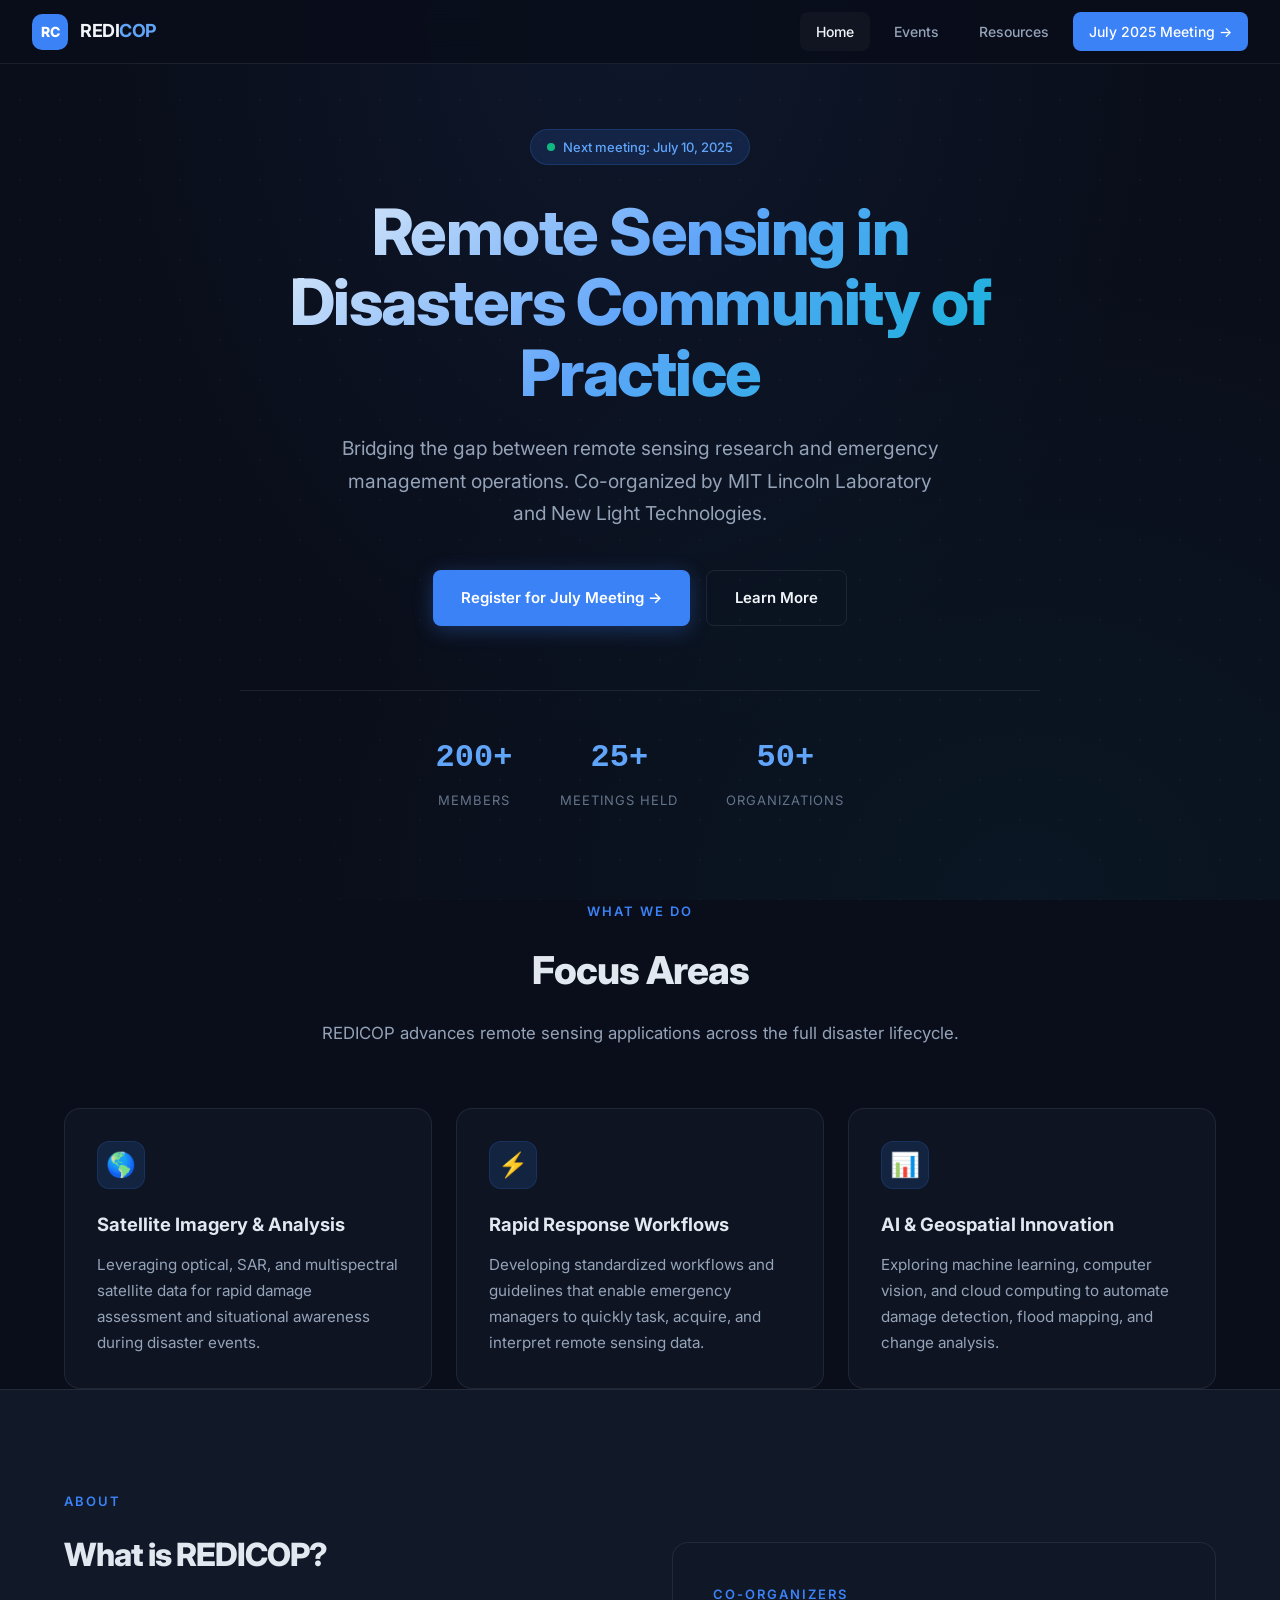
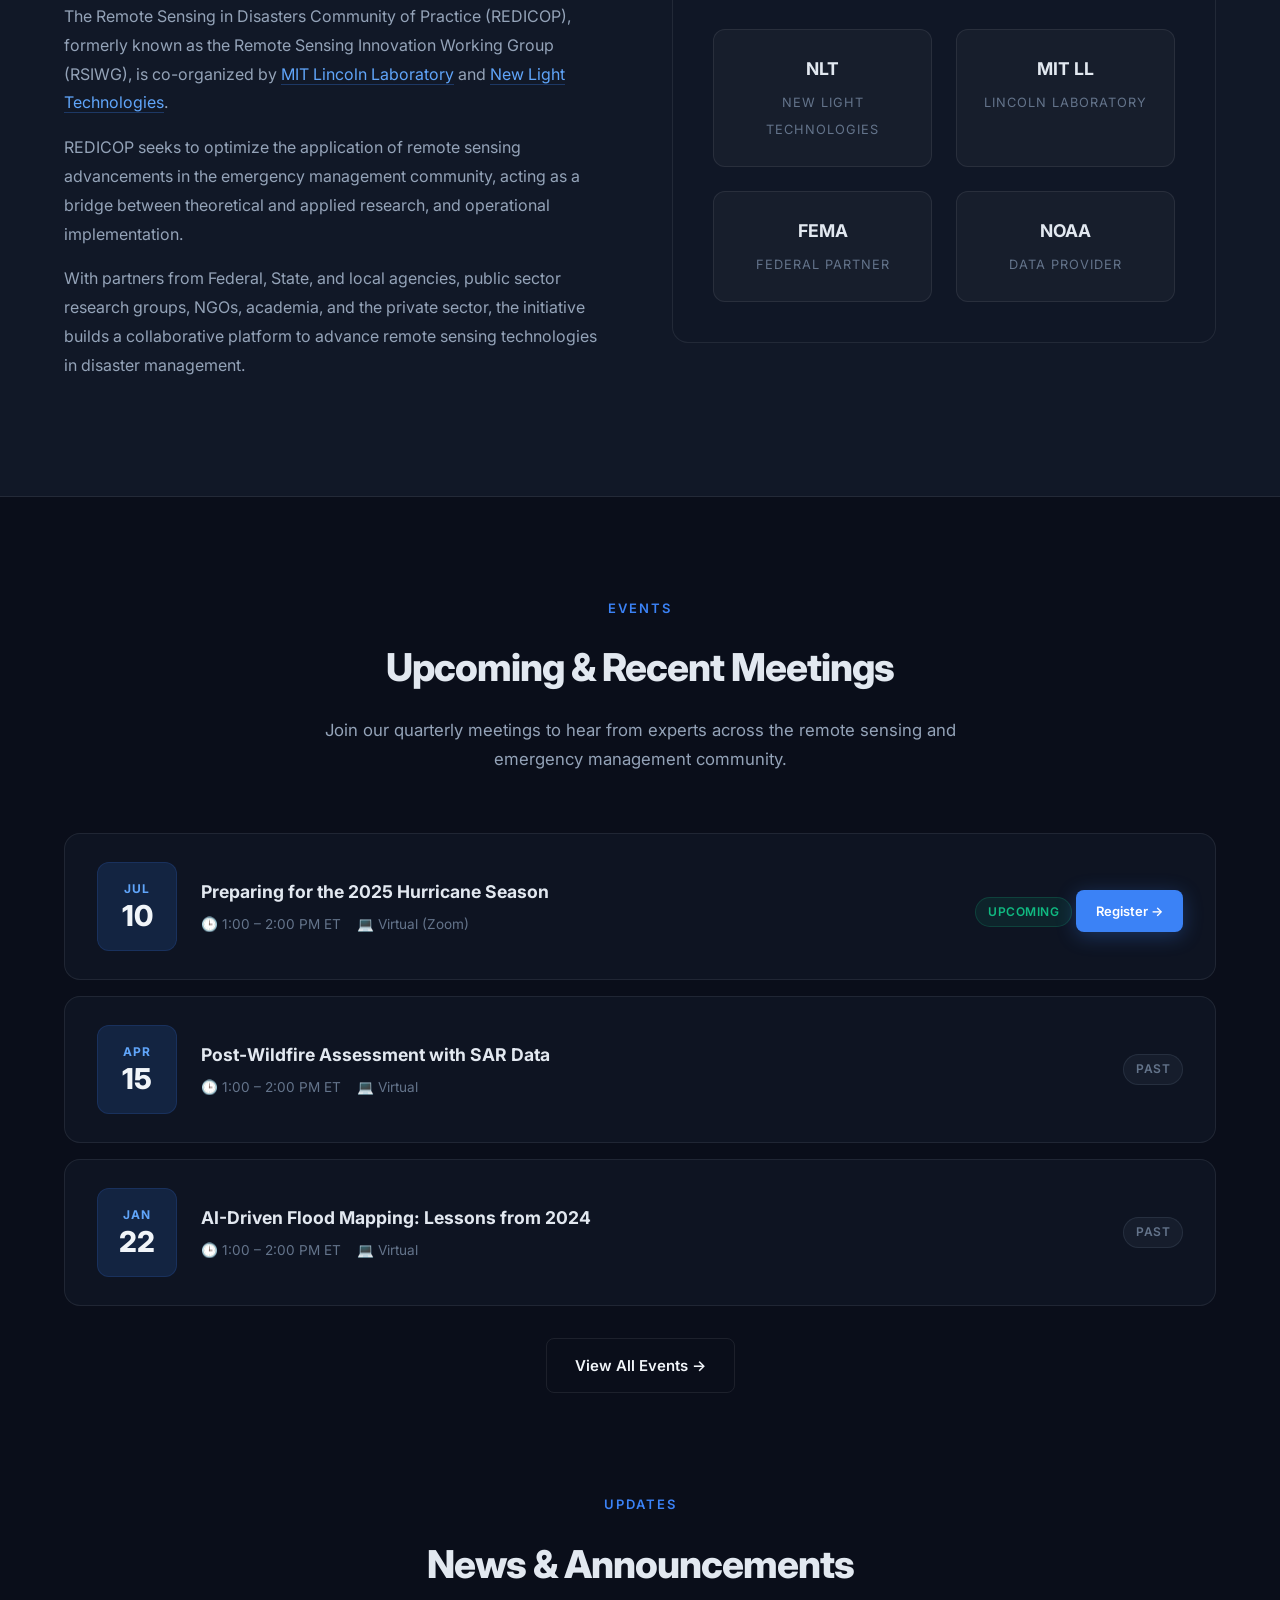
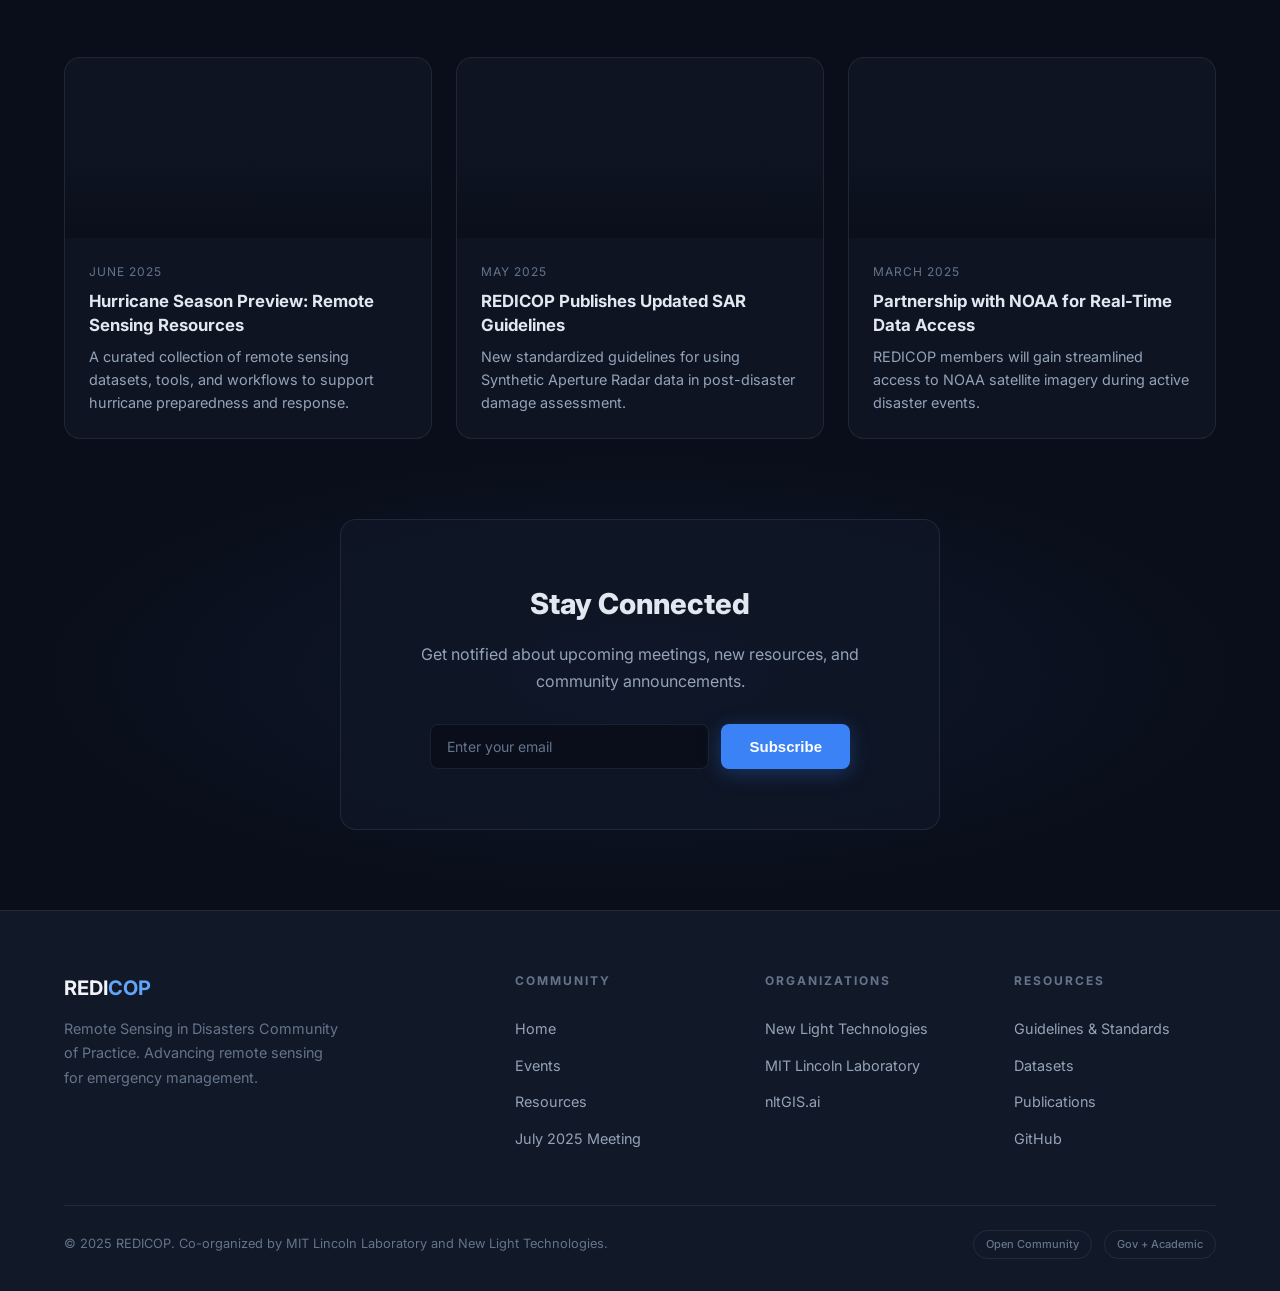
==== index.html @ f53366a8 "Update index.html" ====
<!DOCTYPE html>
<html lang="en">
<head>
    <meta charset="UTF-8">
    <meta name="viewport" content="width=device-width, initial-scale=1.0">
    <title>REDICOP | Remote Sensing in Disasters Community of Practice</title>
    <link rel="preconnect" href="https://fonts.googleapis.com">
    <link href="https://fonts.googleapis.com/css2?family=Inter:wght@400;500;600;700;800&display=swap" rel="stylesheet">
    <link rel="stylesheet" href="style.css">
</head>
<body>

<!-- ── NAV ── -->
<nav class="site-nav">
    <a href="index.html" class="nav-brand">
        <div class="brand-icon">RC</div>
        <div class="brand-text">REDI<span>COP</span></div>
    </a>
    <div class="nav-links">
        <a href="index.html" class="active">Home</a>
        <a href="events.html">Events</a>
        <a href="resources.html">Resources</a>
        <a href="july-2025.html" class="nav-cta">July 2025 Meeting &rarr;</a>
    </div>
</nav>

<!-- ── HERO ── -->
<section class="hero">
    <div class="hero-content">
        <div class="hero-badge"><span class="pulse"></span> Next meeting: July 10, 2025</div>
        <h1>Remote Sensing in Disasters Community of Practice</h1>
        <p class="hero-sub">Bridging the gap between remote sensing research and emergency management operations. Co-organized by MIT Lincoln Laboratory and New Light Technologies.</p>
        <div class="hero-actions">
            <a href="july-2025.html" class="btn btn-primary">Register for July Meeting &rarr;</a>
            <a href="#about" class="btn btn-outline">Learn More</a>
        </div>
        <div class="hero-stats">
            <div class="stat"><div class="stat-value">200+</div><div class="stat-label">Members</div></div>
            <div class="stat"><div class="stat-value">25+</div><div class="stat-label">Meetings Held</div></div>
            <div class="stat"><div class="stat-value">50+</div><div class="stat-label">Organizations</div></div>
        </div>
    </div>
</section>

<!-- ── FOCUS AREAS ── -->
<section class="container">
    <div class="section-header">
        <div class="section-label">What We Do</div>
        <h2 class="section-title">Focus Areas</h2>
        <p class="section-desc">REDICOP advances remote sensing applications across the full disaster lifecycle.</p>
    </div>
    <div class="card-grid">
        <div class="card">
            <div class="card-icon">&#127758;</div>
            <h3>Satellite Imagery &amp; Analysis</h3>
            <p>Leveraging optical, SAR, and multispectral satellite data for rapid damage assessment and situational awareness during disaster events.</p>
        </div>
        <div class="card">
            <div class="card-icon">&#9889;</div>
            <h3>Rapid Response Workflows</h3>
            <p>Developing standardized workflows and guidelines that enable emergency managers to quickly task, acquire, and interpret remote sensing data.</p>
        </div>
        <div class="card">
            <div class="card-icon">&#128202;</div>
            <h3>AI &amp; Geospatial Innovation</h3>
            <p>Exploring machine learning, computer vision, and cloud computing to automate damage detection, flood mapping, and change analysis.</p>
        </div>
    </div>
</section>

<!-- ── ABOUT ── -->
<section id="about" class="about-section">
    <div class="container">
        <div class="about-grid">
            <div class="about-text">
                <div class="section-label">About</div>
                <h2>What is REDICOP?</h2>
                <p>The Remote Sensing in Disasters Community of Practice (REDICOP), formerly known as the Remote Sensing Innovation Working Group (RSIWG), is co-organized by <a href="https://www.ll.mit.edu/" target="_blank" class="inline-link">MIT Lincoln Laboratory</a> and <a href="https://newlighttechnologies.com/" target="_blank" class="inline-link">New Light Technologies</a>.</p>
                <p>REDICOP seeks to optimize the application of remote sensing advancements in the emergency management community, acting as a bridge between theoretical and applied research, and operational implementation.</p>
                <p>With partners from Federal, State, and local agencies, public sector research groups, NGOs, academia, and the private sector, the initiative builds a collaborative platform to advance remote sensing technologies in disaster management.</p>
            </div>
            <div class="about-visual">
                <div class="section-label" style="margin-bottom:24px">Co-Organizers</div>
                <div class="partners-grid">
                    <a href="https://newlighttechnologies.com/" target="_blank" class="partner-item">
                        <strong>NLT</strong><span>New Light Technologies</span>
                    </a>
                    <a href="https://www.ll.mit.edu/" target="_blank" class="partner-item">
                        <strong>MIT LL</strong><span>Lincoln Laboratory</span>
                    </a>
                    <div class="partner-item"><strong>FEMA</strong><span>Federal Partner</span></div>
                    <div class="partner-item"><strong>NOAA</strong><span>Data Provider</span></div>
                </div>
            </div>
        </div>
    </div>
</section>

<!-- ── UPCOMING EVENTS ── -->
<section class="events-section">
    <div class="container">
        <div class="section-header">
            <div class="section-label">Events</div>
            <h2 class="section-title">Upcoming &amp; Recent Meetings</h2>
            <p class="section-desc">Join our quarterly meetings to hear from experts across the remote sensing and emergency management community.</p>
        </div>
        <div class="event-card">
            <div class="event-date"><div class="month">Jul</div><div class="day">10</div></div>
            <div class="event-info">
                <h3>Preparing for the 2025 Hurricane Season</h3>
                <div class="event-meta">
                    <span>&#128338; 1:00 &ndash; 2:00 PM ET</span>
                    <span>&#128187; Virtual (Zoom)</span>
                </div>
            </div>
            <div class="event-action">
                <span class="event-tag tag-upcoming">Upcoming</span>
                <a href="july-2025.html" class="btn btn-primary" style="margin-top:8px">Register &rarr;</a>
            </div>
        </div>
        <div class="event-card">
            <div class="event-date"><div class="month">Apr</div><div class="day">15</div></div>
            <div class="event-info">
                <h3>Post-Wildfire Assessment with SAR Data</h3>
                <div class="event-meta">
                    <span>&#128338; 1:00 &ndash; 2:00 PM ET</span>
                    <span>&#128187; Virtual</span>
                </div>
            </div>
            <div class="event-action"><span class="event-tag tag-past">Past</span></div>
        </div>
        <div class="event-card">
            <div class="event-date"><div class="month">Jan</div><div class="day">22</div></div>
            <div class="event-info">
                <h3>AI-Driven Flood Mapping: Lessons from 2024</h3>
                <div class="event-meta">
                    <span>&#128338; 1:00 &ndash; 2:00 PM ET</span>
                    <span>&#128187; Virtual</span>
                </div>
            </div>
            <div class="event-action"><span class="event-tag tag-past">Past</span></div>
        </div>
        <div style="text-align:center;margin-top:32px"><a href="events.html" class="btn btn-outline">View All Events &rarr;</a></div>
    </div>
</section>

<!-- ── NEWS ── -->
<section class="container">
    <div class="section-header">
        <div class="section-label">Updates</div>
        <h2 class="section-title">News &amp; Announcements</h2>
    </div>
    <div class="news-grid">
        <div class="news-card">
            <div class="news-card-img" style="background-image:url('https://images.unsplash.com/photo-1527482797697-8795b05a13fe?w=600&q=80')"></div>
            <div class="news-card-body">
                <div class="news-date">June 2025</div>
                <h3>Hurricane Season Preview: Remote Sensing Resources</h3>
                <p>A curated collection of remote sensing datasets, tools, and workflows to support hurricane preparedness and response.</p>
            </div>
        </div>
        <div class="news-card">
            <div class="news-card-img" style="background-image:url('https://images.unsplash.com/photo-1451187580459-43490279c0fa?w=600&q=80')"></div>
            <div class="news-card-body">
                <div class="news-date">May 2025</div>
                <h3>REDICOP Publishes Updated SAR Guidelines</h3>
                <p>New standardized guidelines for using Synthetic Aperture Radar data in post-disaster damage assessment.</p>
            </div>
        </div>
        <div class="news-card">
            <div class="news-card-img" style="background-image:url('https://images.unsplash.com/photo-1446776811953-b23d57bd21aa?w=600&q=80')"></div>
            <div class="news-card-body">
                <div class="news-date">March 2025</div>
                <h3>Partnership with NOAA for Real-Time Data Access</h3>
                <p>REDICOP members will gain streamlined access to NOAA satellite imagery during active disaster events.</p>
            </div>
        </div>
    </div>
</section>

<!-- ── CTA ── -->
<section class="cta-section">
    <div class="cta-box">
        <h2>Stay Connected</h2>
        <p>Get notified about upcoming meetings, new resources, and community announcements.</p>
        <div class="cta-form">
            <input type="email" placeholder="Enter your email">
            <button class="btn btn-primary">Subscribe</button>
        </div>
    </div>
</section>

<!-- ── FOOTER ── -->
<footer class="site-footer">
    <div class="container">
        <div class="footer-grid">
            <div class="footer-brand">
                <div class="brand-text">REDI<span>COP</span></div>
                <p>Remote Sensing in Disasters Community of Practice. Advancing remote sensing for emergency management.</p>
            </div>
            <div class="footer-col">
                <h4>Community</h4>
                <a href="index.html">Home</a>
                <a href="events.html">Events</a>
                <a href="resources.html">Resources</a>
                <a href="july-2025.html">July 2025 Meeting</a>
            </div>
            <div class="footer-col">
                <h4>Organizations</h4>
                <a href="https://newlighttechnologies.com/" target="_blank">New Light Technologies</a>
                <a href="https://www.ll.mit.edu/" target="_blank">MIT Lincoln Laboratory</a>
                <a href="https://nltgis.ai" target="_blank">nltGIS.ai</a>
            </div>
            <div class="footer-col">
                <h4>Resources</h4>
                <a href="resources.html">Guidelines &amp; Standards</a>
                <a href="resources.html">Datasets</a>
                <a href="resources.html">Publications</a>
                <a href="https://github.com/redicop" target="_blank">GitHub</a>
            </div>
        </div>
        <div class="footer-bottom">
            <span>&copy; 2025 REDICOP. Co-organized by MIT Lincoln Laboratory and New Light Technologies.</span>
            <div class="footer-badges">
                <span class="footer-badge">Open Community</span>
                <span class="footer-badge">Gov + Academic</span>
            </div>
        </div>
    </div>
</footer>

</body>
</html>
---- style.css ----
:root {
    --bg-primary: #0a0e1a;
    --bg-secondary: #111827;
    --bg-card: rgba(17, 24, 39, 0.7);
    --bg-card-hover: rgba(30, 41, 59, 0.8);
    --bg-glass: rgba(255, 255, 255, 0.03);
    --border-glass: rgba(255, 255, 255, 0.08);
    --accent: #3b82f6;
    --accent-bright: #60a5fa;
    --accent-glow: rgba(59, 130, 246, 0.15);
    --accent-teal: #06b6d4;
    --accent-emerald: #10b981;
    --text-primary: #f1f5f9;
    --text-secondary: #94a3b8;
    --text-muted: #64748b;
    --text-heading: #e2e8f0;
    --danger: #ef4444;
    --warning: #f59e0b;
    --radius: 12px;
    --radius-sm: 8px;
    --radius-lg: 16px;
    --transition: 0.3s cubic-bezier(0.4, 0, 0.2, 1);
    --font-sans: 'Inter', -apple-system, BlinkMacSystemFont, 'Segoe UI', Roboto, sans-serif;
    --font-mono: 'JetBrains Mono', 'Fira Code', monospace;
    --shadow-card: 0 4px 24px rgba(0, 0, 0, 0.3);
    --shadow-glow: 0 0 30px rgba(59, 130, 246, 0.1);
    --max-width: 1200px;
}

* { margin: 0; padding: 0; box-sizing: border-box; }

html { scroll-behavior: smooth; }

body {
    font-family: var(--font-sans);
    background: var(--bg-primary);
    color: var(--text-primary);
    line-height: 1.7;
    -webkit-font-smoothing: antialiased;
}

a { color: var(--accent-bright); text-decoration: none; transition: color var(--transition); }
a:hover { color: var(--accent-teal); }

.container { max-width: var(--max-width); margin: 0 auto; padding: 0 24px; }

/* ── NAV ── */
.site-nav {
    position: fixed; top: 0; left: 0; right: 0; z-index: 1000;
    background: rgba(10, 14, 26, 0.85);
    backdrop-filter: blur(20px); -webkit-backdrop-filter: blur(20px);
    border-bottom: 1px solid var(--border-glass);
    padding: 0 32px; height: 64px;
    display: flex; align-items: center; justify-content: space-between;
}
.nav-brand { display: flex; align-items: center; gap: 12px; text-decoration: none; }
.nav-brand .brand-icon {
    width: 36px; height: 36px; background: var(--accent);
    border-radius: 10px; display: flex; align-items: center; justify-content: center;
    font-weight: 800; font-size: 14px; color: #fff;
}
.nav-brand .brand-text { font-size: 18px; font-weight: 700; color: var(--text-primary); letter-spacing: -0.5px; }
.nav-brand .brand-text span { color: var(--accent-bright); }
.nav-links { display: flex; gap: 8px; align-items: center; }
.nav-links a {
    padding: 8px 16px; border-radius: var(--radius-sm); font-size: 14px; font-weight: 500;
    color: var(--text-secondary); transition: all var(--transition);
}
.nav-links a:hover, .nav-links a.active { color: var(--text-primary); background: var(--bg-glass); }
.nav-cta {
    padding: 8px 20px; background: var(--accent); color: #fff !important;
    border-radius: var(--radius-sm); font-weight: 600; font-size: 14px;
}
.nav-cta:hover { background: var(--accent-bright); }

/* ── HERO ── */
.hero {
    min-height: 100vh; display: flex; align-items: center; justify-content: center;
    text-align: center; padding: 120px 24px 80px;
    position: relative; overflow: hidden;
    background: radial-gradient(ellipse at 50% 0%, rgba(59,130,246,0.08) 0%, transparent 60%),
                radial-gradient(ellipse at 80% 100%, rgba(6,182,212,0.05) 0%, transparent 50%),
                var(--bg-primary);
}
.hero::before {
    content: ''; position: absolute; inset: 0;
    background-image: radial-gradient(rgba(255,255,255,0.03) 1px, transparent 1px);
    background-size: 40px 40px; pointer-events: none;
}
.hero-content { position: relative; z-index: 1; max-width: 800px; }
.hero-badge {
    display: inline-flex; align-items: center; gap: 8px;
    background: var(--accent-glow); border: 1px solid rgba(59,130,246,0.2);
    padding: 6px 16px; border-radius: 100px; font-size: 13px;
    color: var(--accent-bright); font-weight: 500; margin-bottom: 32px;
}
.hero-badge .pulse {
    width: 8px; height: 8px; background: var(--accent-emerald);
    border-radius: 50%; animation: pulse 2s infinite;
}
@keyframes pulse { 0%, 100% { opacity: 1; } 50% { opacity: 0.4; } }
.hero h1 {
    font-size: clamp(2.5rem, 5vw, 4rem); font-weight: 800; line-height: 1.1;
    letter-spacing: -1.5px; margin-bottom: 24px;
    background: linear-gradient(135deg, var(--text-primary) 0%, var(--accent-bright) 50%, var(--accent-teal) 100%);
    -webkit-background-clip: text; -webkit-text-fill-color: transparent;
    background-clip: text;
}
.hero-sub {
    font-size: 1.2rem; color: var(--text-secondary); max-width: 600px;
    margin: 0 auto 40px; line-height: 1.7;
}
.hero-actions { display: flex; gap: 16px; justify-content: center; flex-wrap: wrap; }
.btn {
    display: inline-flex; align-items: center; gap: 8px;
    padding: 14px 28px; border-radius: var(--radius-sm); font-size: 15px;
    font-weight: 600; cursor: pointer; border: none; transition: all var(--transition);
}
.btn-primary { background: var(--accent); color: #fff; box-shadow: 0 4px 20px rgba(59,130,246,0.3); }
.btn-primary:hover { background: var(--accent-bright); transform: translateY(-2px); color: #fff; box-shadow: 0 8px 30px rgba(59,130,246,0.4); }
.btn-outline {
    background: transparent; color: var(--text-primary);
    border: 1px solid var(--border-glass);
}
.btn-outline:hover { background: var(--bg-glass); border-color: var(--accent); color: var(--accent-bright); }
.hero-stats {
    display: flex; justify-content: center; gap: 48px;
    margin-top: 64px; padding-top: 40px; border-top: 1px solid var(--border-glass);
}
.stat { text-align: center; }
.stat-value { font-size: 2rem; font-weight: 800; color: var(--accent-bright); font-family: var(--font-mono); }
.stat-label { font-size: 13px; color: var(--text-muted); margin-top: 4px; text-transform: uppercase; letter-spacing: 1px; }

/* ── SECTIONS ── */
section { padding: 100px 0; }
.section-header { text-align: center; margin-bottom: 60px; }
.section-label {
    font-size: 13px; font-weight: 600; text-transform: uppercase; letter-spacing: 2px;
    color: var(--accent); margin-bottom: 16px;
}
.section-title {
    font-size: clamp(1.8rem, 3vw, 2.5rem); font-weight: 800;
    letter-spacing: -1px; color: var(--text-heading); margin-bottom: 16px;
}
.section-desc { font-size: 1.05rem; color: var(--text-secondary); max-width: 650px; margin: 0 auto; }

/* ── CARDS ── */
.card-grid { display: grid; grid-template-columns: repeat(auto-fit, minmax(320px, 1fr)); gap: 24px; }
.card {
    background: var(--bg-card); border: 1px solid var(--border-glass);
    border-radius: var(--radius-lg); padding: 32px; transition: all var(--transition);
    position: relative; overflow: hidden;
}
.card::before {
    content: ''; position: absolute; top: 0; left: 0; right: 0; height: 3px;
    background: linear-gradient(90deg, var(--accent), var(--accent-teal));
    opacity: 0; transition: opacity var(--transition);
}
.card:hover { background: var(--bg-card-hover); border-color: rgba(59,130,246,0.15); transform: translateY(-4px); box-shadow: var(--shadow-glow); }
.card:hover::before { opacity: 1; }
.card-icon {
    width: 48px; height: 48px; border-radius: var(--radius); display: flex;
    align-items: center; justify-content: center; font-size: 24px; margin-bottom: 20px;
    background: var(--accent-glow); border: 1px solid rgba(59,130,246,0.15);
}
.card h3 { font-size: 1.15rem; font-weight: 700; margin-bottom: 12px; color: var(--text-heading); }
.card p { font-size: 0.95rem; color: var(--text-secondary); line-height: 1.7; }

/* ── ABOUT / MISSION ── */
.about-section { background: var(--bg-secondary); border-top: 1px solid var(--border-glass); border-bottom: 1px solid var(--border-glass); }
.about-grid { display: grid; grid-template-columns: 1fr 1fr; gap: 64px; align-items: center; }
.about-text h2 { font-size: 2rem; font-weight: 800; letter-spacing: -1px; color: var(--text-heading); margin-bottom: 20px; }
.about-text p { color: var(--text-secondary); margin-bottom: 16px; line-height: 1.8; }
.about-text a.inline-link { color: var(--accent-bright); border-bottom: 1px solid rgba(59,130,246,0.3); }
.about-text a.inline-link:hover { border-color: var(--accent-bright); }
.about-visual {
    background: var(--bg-card); border: 1px solid var(--border-glass);
    border-radius: var(--radius-lg); padding: 40px; position: relative;
}
.partners-grid { display: grid; grid-template-columns: 1fr 1fr; gap: 24px; }
.partner-item {
    background: var(--bg-glass); border: 1px solid var(--border-glass);
    border-radius: var(--radius); padding: 24px; text-align: center; transition: all var(--transition);
}
.partner-item:hover { border-color: rgba(59,130,246,0.2); background: var(--accent-glow); }
.partner-item strong { display: block; font-size: 1.1rem; color: var(--text-heading); margin-bottom: 4px; }
.partner-item span { font-size: 0.8rem; color: var(--text-muted); text-transform: uppercase; letter-spacing: 1px; }

/* ── EVENTS ── */
.events-section { background: var(--bg-primary); }
.event-card {
    display: grid; grid-template-columns: auto 1fr auto; gap: 24px; align-items: center;
    background: var(--bg-card); border: 1px solid var(--border-glass);
    border-radius: var(--radius-lg); padding: 28px 32px; margin-bottom: 16px;
    transition: all var(--transition);
}
.event-card:hover { border-color: rgba(59,130,246,0.15); background: var(--bg-card-hover); }
.event-date {
    background: var(--accent-glow); border: 1px solid rgba(59,130,246,0.15);
    border-radius: var(--radius); padding: 16px 20px; text-align: center; min-width: 80px;
}
.event-date .month { font-size: 12px; font-weight: 700; text-transform: uppercase; letter-spacing: 1px; color: var(--accent-bright); }
.event-date .day { font-size: 1.8rem; font-weight: 800; color: var(--text-primary); line-height: 1.2; }
.event-info h3 { font-size: 1.1rem; font-weight: 700; color: var(--text-heading); margin-bottom: 6px; }
.event-info .event-meta { font-size: 0.85rem; color: var(--text-muted); display: flex; gap: 16px; flex-wrap: wrap; }
.event-info .event-meta span { display: flex; align-items: center; gap: 4px; }
.event-tag {
    display: inline-block; padding: 4px 12px; border-radius: 100px;
    font-size: 12px; font-weight: 600; text-transform: uppercase; letter-spacing: 0.5px;
}
.tag-upcoming { background: rgba(16,185,129,0.1); color: var(--accent-emerald); border: 1px solid rgba(16,185,129,0.2); }
.tag-past { background: rgba(100,116,139,0.1); color: var(--text-muted); border: 1px solid rgba(100,116,139,0.2); }
.event-action .btn { padding: 10px 20px; font-size: 13px; white-space: nowrap; }

/* ── NEWS / NOTICES ── */
.news-grid { display: grid; grid-template-columns: repeat(auto-fit, minmax(280px, 1fr)); gap: 24px; }
.news-card {
    background: var(--bg-card); border: 1px solid var(--border-glass);
    border-radius: var(--radius-lg); overflow: hidden; transition: all var(--transition);
}
.news-card:hover { transform: translateY(-4px); border-color: rgba(59,130,246,0.15); box-shadow: var(--shadow-glow); }
.news-card-img {
    height: 180px; background-size: cover; background-position: center;
    position: relative;
}
.news-card-img::after {
    content: ''; position: absolute; inset: 0;
    background: linear-gradient(to bottom, transparent 50%, rgba(10,14,26,0.9));
}
.news-card-body { padding: 24px; }
.news-card-body .news-date { font-size: 12px; color: var(--text-muted); text-transform: uppercase; letter-spacing: 1px; margin-bottom: 8px; }
.news-card-body h3 { font-size: 1.05rem; font-weight: 700; color: var(--text-heading); margin-bottom: 8px; line-height: 1.4; }
.news-card-body p { font-size: 0.9rem; color: var(--text-secondary); line-height: 1.6; }

/* ── RESOURCES ── */
.resources-section { background: var(--bg-secondary); border-top: 1px solid var(--border-glass); }
.resource-item {
    display: flex; align-items: center; gap: 16px;
    padding: 16px 20px; border-radius: var(--radius-sm);
    background: var(--bg-glass); border: 1px solid var(--border-glass);
    margin-bottom: 12px; transition: all var(--transition);
}
.resource-item:hover { background: var(--accent-glow); border-color: rgba(59,130,246,0.15); }
.resource-icon { font-size: 20px; width: 40px; text-align: center; }
.resource-info { flex: 1; }
.resource-info h4 { font-size: 0.95rem; font-weight: 600; color: var(--text-heading); }
.resource-info p { font-size: 0.8rem; color: var(--text-muted); }

/* ── NEWSLETTER CTA ── */
.cta-section {
    padding: 80px 0; text-align: center;
    background: radial-gradient(ellipse at 50% 50%, rgba(59,130,246,0.08) 0%, transparent 70%), var(--bg-primary);
}
.cta-box {
    background: var(--bg-card); border: 1px solid var(--border-glass);
    border-radius: var(--radius-lg); padding: 60px 40px; max-width: 600px; margin: 0 auto;
}
.cta-box h2 { font-size: 1.8rem; font-weight: 800; margin-bottom: 12px; color: var(--text-heading); }
.cta-box p { color: var(--text-secondary); margin-bottom: 28px; }
.cta-form { display: flex; gap: 12px; max-width: 420px; margin: 0 auto; }
.cta-form input {
    flex: 1; padding: 12px 16px; background: var(--bg-primary); border: 1px solid var(--border-glass);
    border-radius: var(--radius-sm); color: var(--text-primary); font-size: 14px;
    font-family: var(--font-sans); outline: none; transition: border-color var(--transition);
}
.cta-form input:focus { border-color: var(--accent); }
.cta-form input::placeholder { color: var(--text-muted); }

/* ── FOOTER ── */
.site-footer {
    background: var(--bg-secondary); border-top: 1px solid var(--border-glass);
    padding: 60px 0 32px;
}
.footer-grid { display: grid; grid-template-columns: 2fr 1fr 1fr 1fr; gap: 48px; margin-bottom: 48px; }
.footer-brand .brand-text { font-size: 20px; font-weight: 700; margin-bottom: 12px; }
.footer-brand .brand-text span { color: var(--accent-bright); }
.footer-brand p { font-size: 0.9rem; color: var(--text-muted); line-height: 1.7; max-width: 280px; }
.footer-col h4 {
    font-size: 12px; font-weight: 700; text-transform: uppercase; letter-spacing: 2px;
    color: var(--text-muted); margin-bottom: 20px;
}
.footer-col a { display: block; color: var(--text-secondary); font-size: 0.9rem; padding: 6px 0; transition: color var(--transition); }
.footer-col a:hover { color: var(--text-primary); }
.footer-bottom {
    padding-top: 24px; border-top: 1px solid var(--border-glass);
    display: flex; justify-content: space-between; align-items: center;
    font-size: 0.8rem; color: var(--text-muted);
}
.footer-badges { display: flex; gap: 12px; }
.footer-badge {
    padding: 4px 12px; border: 1px solid var(--border-glass); border-radius: 100px;
    font-size: 11px; font-weight: 500; color: var(--text-muted);
}

/* ── MEETING PAGE ── */
.meeting-hero {
    min-height: 70vh; display: flex; align-items: center;
    padding: 120px 0 80px; position: relative;
    background: radial-gradient(ellipse at 30% 20%, rgba(59,130,246,0.1) 0%, transparent 50%),
                radial-gradient(ellipse at 70% 80%, rgba(6,182,212,0.06) 0%, transparent 50%),
                var(--bg-primary);
}
.meeting-hero::before {
    content: ''; position: absolute; inset: 0;
    background-image: radial-gradient(rgba(255,255,255,0.03) 1px, transparent 1px);
    background-size: 40px 40px; pointer-events: none;
}
.meeting-hero .container { position: relative; z-index: 1; display: grid; grid-template-columns: 1fr 1fr; gap: 64px; align-items: center; }
.meeting-info .meeting-tag { display: inline-flex; align-items: center; gap: 8px; background: rgba(16,185,129,0.1); border: 1px solid rgba(16,185,129,0.2); padding: 6px 16px; border-radius: 100px; font-size: 13px; color: var(--accent-emerald); font-weight: 600; margin-bottom: 24px; }
.meeting-info h1 { font-size: clamp(2rem, 4vw, 3rem); font-weight: 800; line-height: 1.1; letter-spacing: -1px; color: var(--text-heading); margin-bottom: 24px; }
.meeting-info h1 .highlight { color: var(--accent-bright); }
.meeting-details { list-style: none; margin-bottom: 32px; }
.meeting-details li { display: flex; align-items: center; gap: 12px; padding: 8px 0; color: var(--text-secondary); font-size: 1rem; }
.meeting-details .detail-icon { width: 36px; height: 36px; display: flex; align-items: center; justify-content: center; background: var(--accent-glow); border-radius: var(--radius-sm); font-size: 16px; }
.meeting-visual {
    background: var(--bg-card); border: 1px solid var(--border-glass);
    border-radius: var(--radius-lg); overflow: hidden; aspect-ratio: 4/3;
}
.meeting-visual img { width: 100%; height: 100%; object-fit: cover; opacity: 0.8; }
.meeting-actions { display: flex; gap: 12px; flex-wrap: wrap; }

/* ── MEETING REG FORM ── */
.reg-section { background: var(--bg-secondary); border-top: 1px solid var(--border-glass); padding: 80px 0; }
.reg-grid { display: grid; grid-template-columns: 1fr 1fr; gap: 64px; align-items: start; }
.reg-info h2 { font-size: 1.8rem; font-weight: 800; color: var(--text-heading); margin-bottom: 16px; }
.reg-info p { color: var(--text-secondary); margin-bottom: 24px; line-height: 1.8; }
.reg-info .info-box {
    background: var(--accent-glow); border: 1px solid rgba(59,130,246,0.15);
    border-radius: var(--radius); padding: 24px; font-size: 0.95rem; color: var(--text-secondary); line-height: 1.7;
}
.reg-info .info-box strong { color: var(--accent-bright); }
.reg-form-card {
    background: var(--bg-card); border: 1px solid var(--border-glass);
    border-radius: var(--radius-lg); padding: 40px;
}
.reg-form-card h3 { font-size: 1.3rem; font-weight: 700; color: var(--text-heading); margin-bottom: 28px; text-align: center; }
.form-group { margin-bottom: 20px; }
.form-group label { display: block; font-size: 13px; font-weight: 600; color: var(--text-secondary); margin-bottom: 8px; text-transform: uppercase; letter-spacing: 0.5px; }
.form-group input[type="text"],
.form-group input[type="email"] {
    width: 100%; padding: 12px 16px; background: var(--bg-primary);
    border: 1px solid var(--border-glass); border-radius: var(--radius-sm);
    color: var(--text-primary); font-size: 14px; font-family: var(--font-sans);
    outline: none; transition: border-color var(--transition);
}
.form-group input:focus { border-color: var(--accent); }
.radio-group { margin-bottom: 20px; }
.radio-group p { font-size: 13px; font-weight: 600; color: var(--text-secondary); margin-bottom: 10px; text-transform: uppercase; letter-spacing: 0.5px; }
.radio-option { display: flex; align-items: center; gap: 10px; padding: 6px 0; color: var(--text-secondary); font-size: 14px; cursor: pointer; }
.radio-option input[type="radio"] { accent-color: var(--accent); width: 16px; height: 16px; }

/* ── EVENTS PAGE ── */
.page-header {
    padding: 140px 0 60px; text-align: center;
    background: radial-gradient(ellipse at 50% 0%, rgba(59,130,246,0.08) 0%, transparent 60%), var(--bg-primary);
}
.page-header h1 { font-size: 2.5rem; font-weight: 800; color: var(--text-heading); letter-spacing: -1px; margin-bottom: 12px; }
.page-header p { color: var(--text-secondary); font-size: 1.1rem; }

/* ── RESOURCES PAGE ── */
.resource-grid { display: grid; grid-template-columns: repeat(auto-fit, minmax(300px, 1fr)); gap: 24px; }
.resource-card {
    background: var(--bg-card); border: 1px solid var(--border-glass);
    border-radius: var(--radius-lg); padding: 32px; transition: all var(--transition);
}
.resource-card:hover { border-color: rgba(59,130,246,0.15); background: var(--bg-card-hover); transform: translateY(-2px); }
.resource-card .rc-type { font-size: 11px; font-weight: 700; text-transform: uppercase; letter-spacing: 1px; color: var(--accent); margin-bottom: 12px; }
.resource-card h3 { font-size: 1.05rem; font-weight: 700; color: var(--text-heading); margin-bottom: 8px; }
.resource-card p { font-size: 0.9rem; color: var(--text-secondary); margin-bottom: 16px; line-height: 1.6; }
.resource-card .rc-link { font-size: 13px; font-weight: 600; color: var(--accent-bright); display: inline-flex; align-items: center; gap: 4px; }
.resource-card .rc-link:hover { color: var(--accent-teal); }

/* ── RESPONSIVE ── */
@media (max-width: 1024px) {
    .footer-grid { grid-template-columns: 1fr 1fr; }
    .about-grid, .reg-grid, .meeting-hero .container { grid-template-columns: 1fr; }
}
@media (max-width: 768px) {
    .site-nav { padding: 0 16px; }
    .nav-links { display: none; }
    .hero { padding: 100px 16px 60px; }
    .hero-stats { flex-direction: column; gap: 24px; }
    .card-grid { grid-template-columns: 1fr; }
    .footer-grid { grid-template-columns: 1fr; gap: 32px; }
    .footer-bottom { flex-direction: column; gap: 16px; text-align: center; }
    .event-card { grid-template-columns: 1fr; }
    .meeting-hero .container { grid-template-columns: 1fr; gap: 40px; }
}
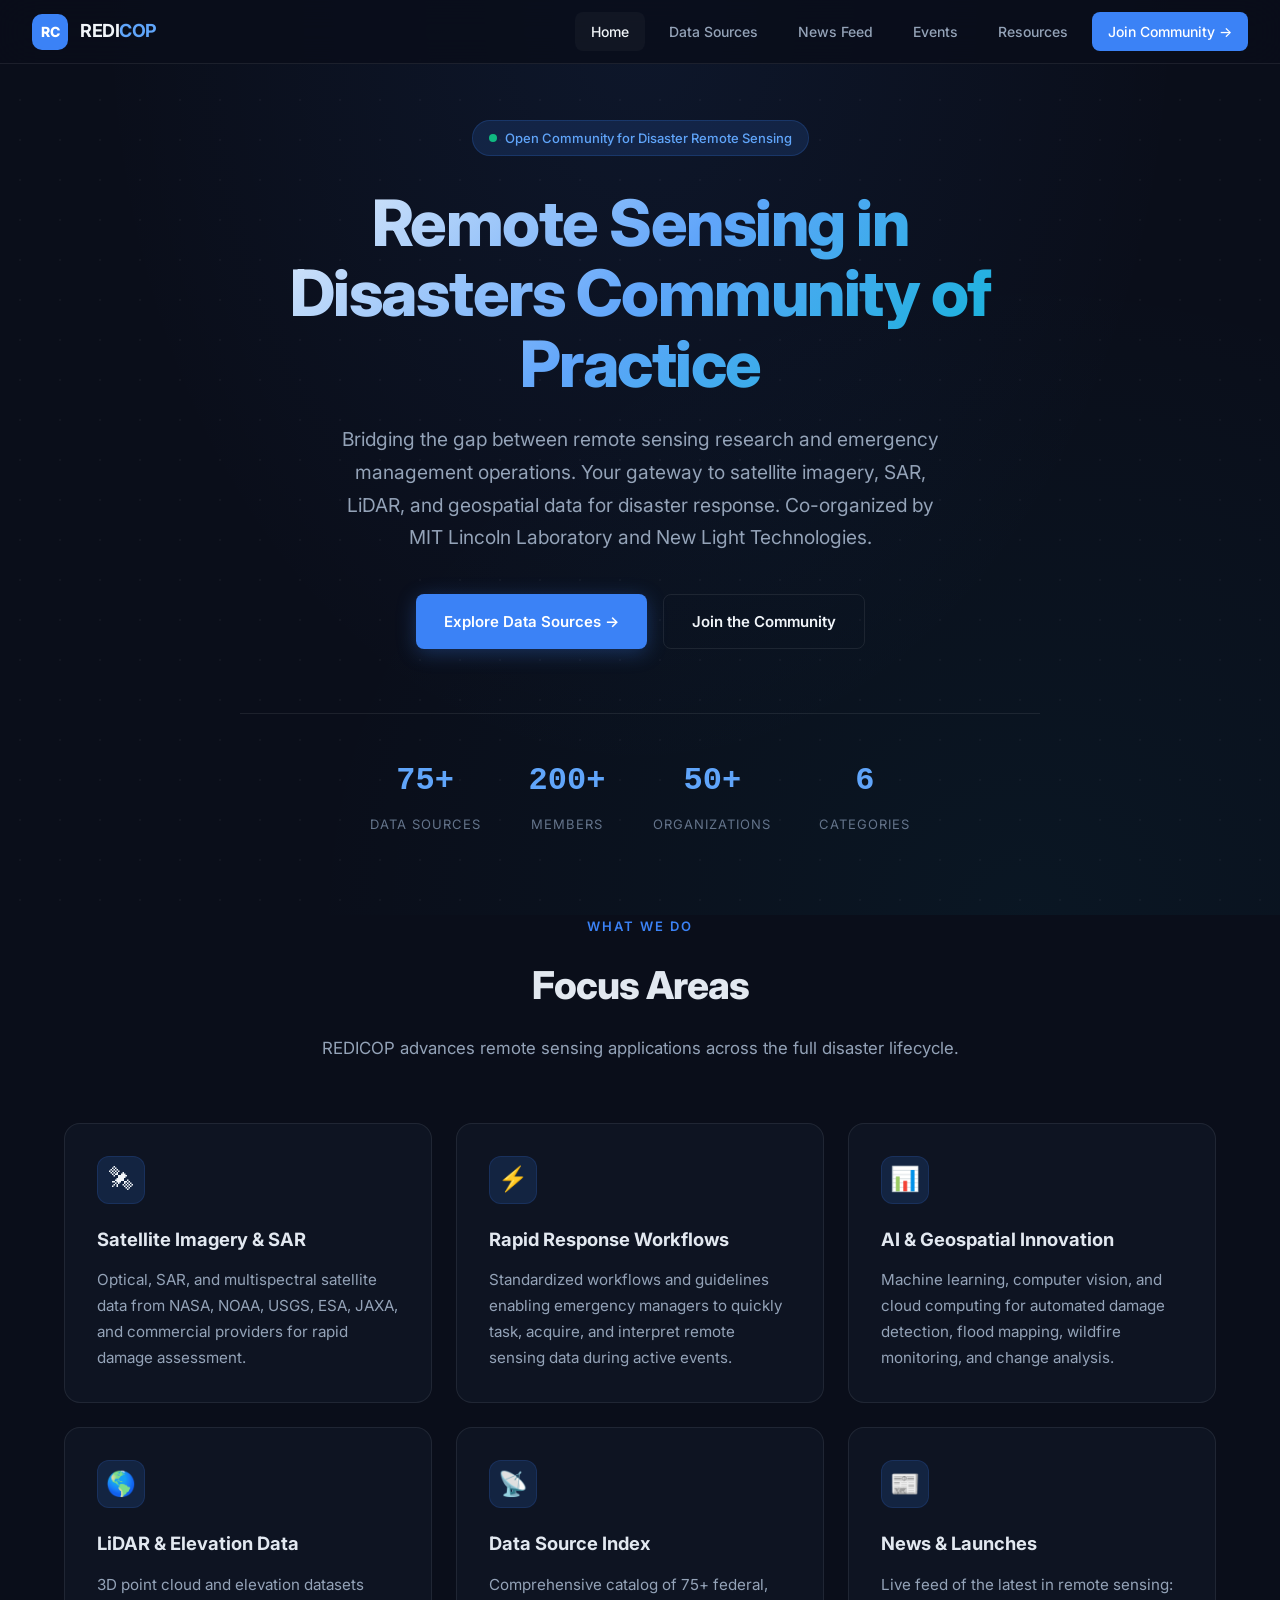
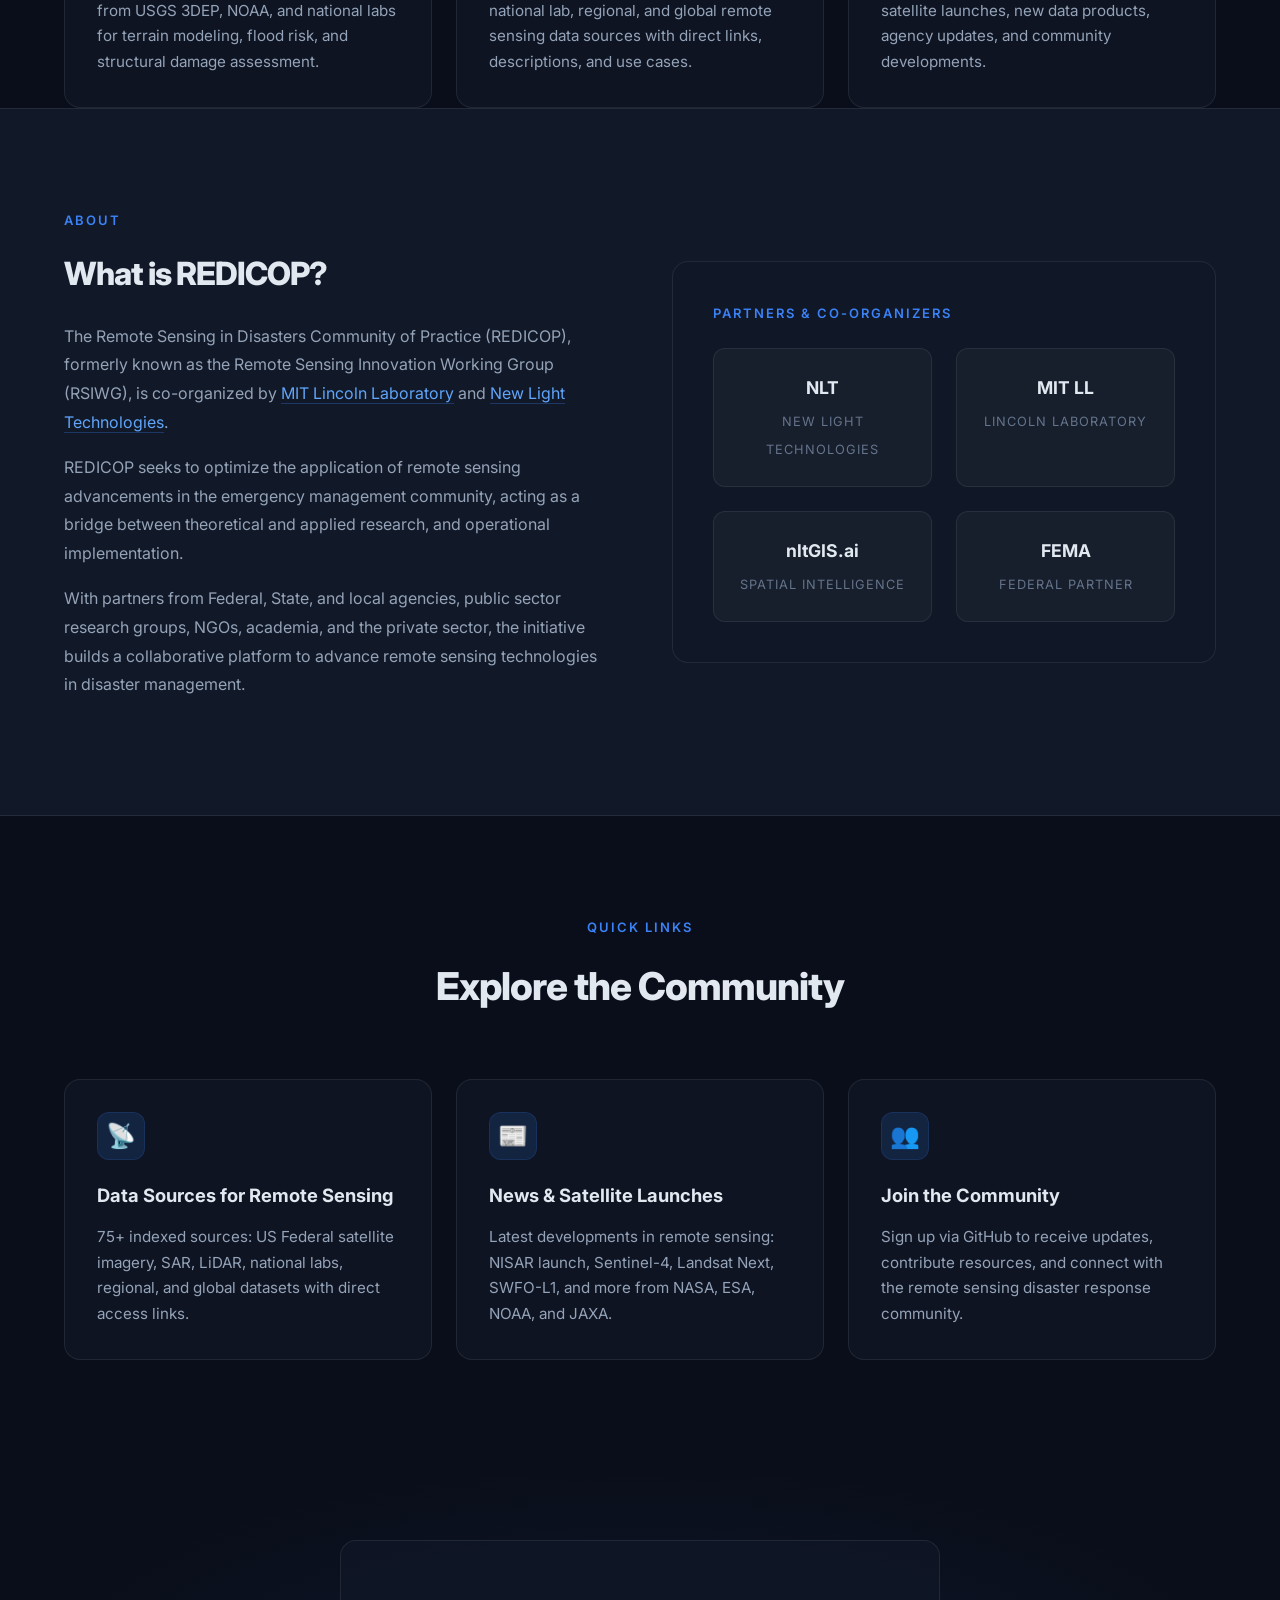
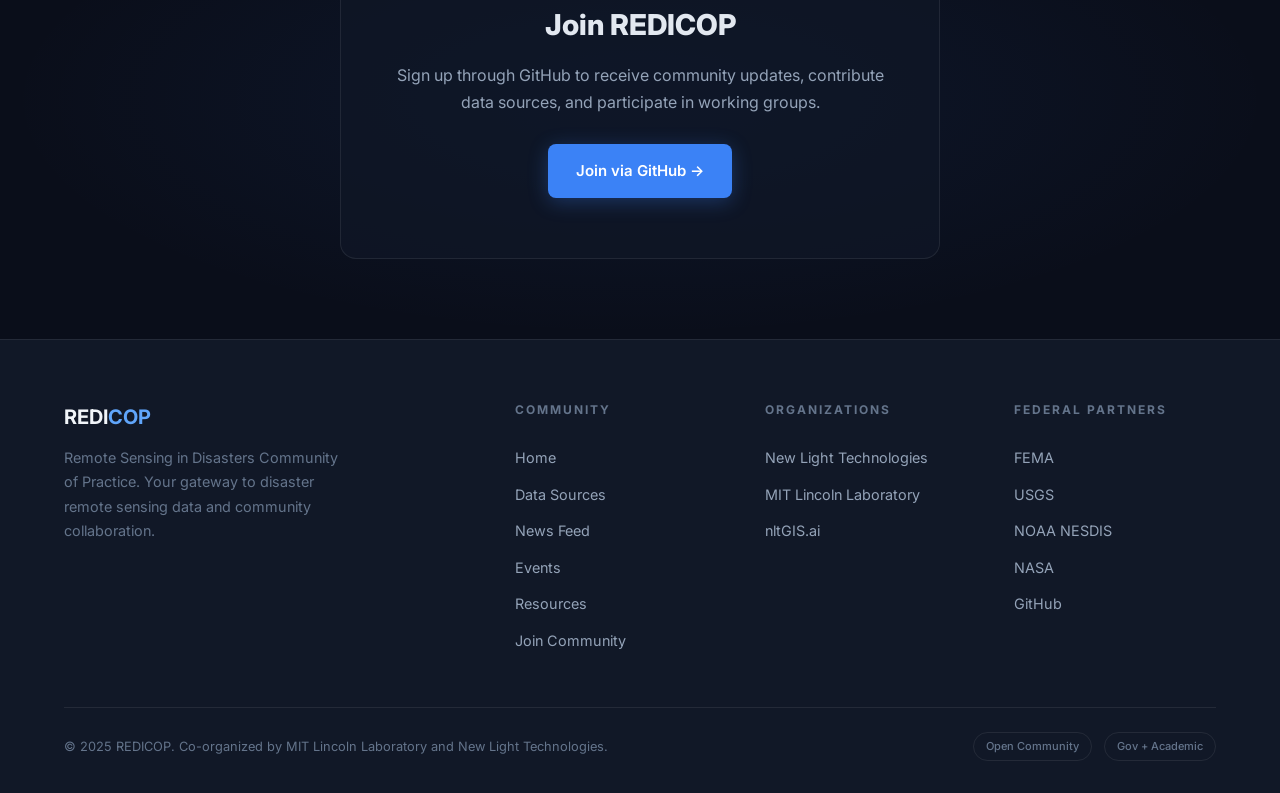
==== commit a33b3614: "Update index.html" ====
--- a/index.html
+++ b/index.html
@@ -10,7 +10,6 @@
 </head>
 <body>
 
-<!-- ── NAV ── -->
 <nav class="site-nav">
     <a href="index.html" class="nav-brand">
         <div class="brand-icon">RC</div>
@@ -18,31 +17,32 @@
     </a>
     <div class="nav-links">
         <a href="index.html" class="active">Home</a>
+        <a href="data-sources.html">Data Sources</a>
+        <a href="news.html">News Feed</a>
         <a href="events.html">Events</a>
         <a href="resources.html">Resources</a>
-        <a href="july-2025.html" class="nav-cta">July 2025 Meeting &rarr;</a>
+        <a href="signup.html" class="nav-cta">Join Community &rarr;</a>
     </div>
 </nav>
 
-<!-- ── HERO ── -->
 <section class="hero">
     <div class="hero-content">
-        <div class="hero-badge"><span class="pulse"></span> Next meeting: July 10, 2025</div>
+        <div class="hero-badge"><span class="pulse"></span> Open Community for Disaster Remote Sensing</div>
         <h1>Remote Sensing in Disasters Community of Practice</h1>
-        <p class="hero-sub">Bridging the gap between remote sensing research and emergency management operations. Co-organized by MIT Lincoln Laboratory and New Light Technologies.</p>
+        <p class="hero-sub">Bridging the gap between remote sensing research and emergency management operations. Your gateway to satellite imagery, SAR, LiDAR, and geospatial data for disaster response. Co-organized by MIT Lincoln Laboratory and New Light Technologies.</p>
         <div class="hero-actions">
-            <a href="july-2025.html" class="btn btn-primary">Register for July Meeting &rarr;</a>
-            <a href="#about" class="btn btn-outline">Learn More</a>
+            <a href="data-sources.html" class="btn btn-primary">Explore Data Sources &rarr;</a>
+            <a href="signup.html" class="btn btn-outline">Join the Community</a>
         </div>
         <div class="hero-stats">
+            <div class="stat"><div class="stat-value">75+</div><div class="stat-label">Data Sources</div></div>
             <div class="stat"><div class="stat-value">200+</div><div class="stat-label">Members</div></div>
-            <div class="stat"><div class="stat-value">25+</div><div class="stat-label">Meetings Held</div></div>
             <div class="stat"><div class="stat-value">50+</div><div class="stat-label">Organizations</div></div>
+            <div class="stat"><div class="stat-value">6</div><div class="stat-label">Categories</div></div>
         </div>
     </div>
 </section>
 
-<!-- ── FOCUS AREAS ── -->
 <section class="container">
     <div class="section-header">
         <div class="section-label">What We Do</div>
@@ -51,24 +51,38 @@
     </div>
     <div class="card-grid">
         <div class="card">
-            <div class="card-icon">&#127758;</div>
-            <h3>Satellite Imagery &amp; Analysis</h3>
-            <p>Leveraging optical, SAR, and multispectral satellite data for rapid damage assessment and situational awareness during disaster events.</p>
+            <div class="card-icon">&#128752;</div>
+            <h3>Satellite Imagery &amp; SAR</h3>
+            <p>Optical, SAR, and multispectral satellite data from NASA, NOAA, USGS, ESA, JAXA, and commercial providers for rapid damage assessment.</p>
         </div>
         <div class="card">
             <div class="card-icon">&#9889;</div>
             <h3>Rapid Response Workflows</h3>
-            <p>Developing standardized workflows and guidelines that enable emergency managers to quickly task, acquire, and interpret remote sensing data.</p>
+            <p>Standardized workflows and guidelines enabling emergency managers to quickly task, acquire, and interpret remote sensing data during active events.</p>
         </div>
         <div class="card">
             <div class="card-icon">&#128202;</div>
             <h3>AI &amp; Geospatial Innovation</h3>
-            <p>Exploring machine learning, computer vision, and cloud computing to automate damage detection, flood mapping, and change analysis.</p>
+            <p>Machine learning, computer vision, and cloud computing for automated damage detection, flood mapping, wildfire monitoring, and change analysis.</p>
+        </div>
+        <div class="card">
+            <div class="card-icon">&#127758;</div>
+            <h3>LiDAR &amp; Elevation Data</h3>
+            <p>3D point cloud and elevation datasets from USGS 3DEP, NOAA, and national labs for terrain modeling, flood risk, and structural damage assessment.</p>
+        </div>
+        <div class="card">
+            <div class="card-icon">&#128225;</div>
+            <h3>Data Source Index</h3>
+            <p>Comprehensive catalog of 75+ federal, national lab, regional, and global remote sensing data sources with direct links, descriptions, and use cases.</p>
+        </div>
+        <div class="card">
+            <div class="card-icon">&#128240;</div>
+            <h3>News &amp; Launches</h3>
+            <p>Live feed of the latest in remote sensing: satellite launches, new data products, agency updates, and community developments.</p>
         </div>
     </div>
 </section>
 
-<!-- ── ABOUT ── -->
 <section id="about" class="about-section">
     <div class="container">
         <div class="about-grid">
@@ -80,130 +94,67 @@
                 <p>With partners from Federal, State, and local agencies, public sector research groups, NGOs, academia, and the private sector, the initiative builds a collaborative platform to advance remote sensing technologies in disaster management.</p>
             </div>
             <div class="about-visual">
-                <div class="section-label" style="margin-bottom:24px">Co-Organizers</div>
+                <div class="section-label" style="margin-bottom:24px">Partners &amp; Co-Organizers</div>
                 <div class="partners-grid">
-                    <a href="https://newlighttechnologies.com/" target="_blank" class="partner-item">
-                        <strong>NLT</strong><span>New Light Technologies</span>
-                    </a>
-                    <a href="https://www.ll.mit.edu/" target="_blank" class="partner-item">
-                        <strong>MIT LL</strong><span>Lincoln Laboratory</span>
-                    </a>
-                    <div class="partner-item"><strong>FEMA</strong><span>Federal Partner</span></div>
-                    <div class="partner-item"><strong>NOAA</strong><span>Data Provider</span></div>
+                    <a href="https://newlighttechnologies.com/" target="_blank" class="partner-item"><strong>NLT</strong><span>New Light Technologies</span></a>
+                    <a href="https://www.ll.mit.edu/" target="_blank" class="partner-item"><strong>MIT LL</strong><span>Lincoln Laboratory</span></a>
+                    <a href="https://nltgis.ai" target="_blank" class="partner-item"><strong>nltGIS.ai</strong><span>Spatial Intelligence</span></a>
+                    <a href="https://www.fema.gov/" target="_blank" class="partner-item"><strong>FEMA</strong><span>Federal Partner</span></a>
                 </div>
             </div>
         </div>
     </div>
 </section>
 
-<!-- ── UPCOMING EVENTS ── -->
 <section class="events-section">
     <div class="container">
         <div class="section-header">
-            <div class="section-label">Events</div>
-            <h2 class="section-title">Upcoming &amp; Recent Meetings</h2>
-            <p class="section-desc">Join our quarterly meetings to hear from experts across the remote sensing and emergency management community.</p>
+            <div class="section-label">Quick Links</div>
+            <h2 class="section-title">Explore the Community</h2>
         </div>
-        <div class="event-card">
-            <div class="event-date"><div class="month">Jul</div><div class="day">10</div></div>
-            <div class="event-info">
-                <h3>Preparing for the 2025 Hurricane Season</h3>
-                <div class="event-meta">
-                    <span>&#128338; 1:00 &ndash; 2:00 PM ET</span>
-                    <span>&#128187; Virtual (Zoom)</span>
-                </div>
-            </div>
-            <div class="event-action">
-                <span class="event-tag tag-upcoming">Upcoming</span>
-                <a href="july-2025.html" class="btn btn-primary" style="margin-top:8px">Register &rarr;</a>
-            </div>
-        </div>
-        <div class="event-card">
-            <div class="event-date"><div class="month">Apr</div><div class="day">15</div></div>
-            <div class="event-info">
-                <h3>Post-Wildfire Assessment with SAR Data</h3>
-                <div class="event-meta">
-                    <span>&#128338; 1:00 &ndash; 2:00 PM ET</span>
-                    <span>&#128187; Virtual</span>
-                </div>
-            </div>
-            <div class="event-action"><span class="event-tag tag-past">Past</span></div>
-        </div>
-        <div class="event-card">
-            <div class="event-date"><div class="month">Jan</div><div class="day">22</div></div>
-            <div class="event-info">
-                <h3>AI-Driven Flood Mapping: Lessons from 2024</h3>
-                <div class="event-meta">
-                    <span>&#128338; 1:00 &ndash; 2:00 PM ET</span>
-                    <span>&#128187; Virtual</span>
-                </div>
-            </div>
-            <div class="event-action"><span class="event-tag tag-past">Past</span></div>
-        </div>
-        <div style="text-align:center;margin-top:32px"><a href="events.html" class="btn btn-outline">View All Events &rarr;</a></div>
-    </div>
-</section>
-
-<!-- ── NEWS ── -->
-<section class="container">
-    <div class="section-header">
-        <div class="section-label">Updates</div>
-        <h2 class="section-title">News &amp; Announcements</h2>
-    </div>
-    <div class="news-grid">
-        <div class="news-card">
-            <div class="news-card-img" style="background-image:url('https://images.unsplash.com/photo-1527482797697-8795b05a13fe?w=600&q=80')"></div>
-            <div class="news-card-body">
-                <div class="news-date">June 2025</div>
-                <h3>Hurricane Season Preview: Remote Sensing Resources</h3>
-                <p>A curated collection of remote sensing datasets, tools, and workflows to support hurricane preparedness and response.</p>
-            </div>
-        </div>
-        <div class="news-card">
-            <div class="news-card-img" style="background-image:url('https://images.unsplash.com/photo-1451187580459-43490279c0fa?w=600&q=80')"></div>
-            <div class="news-card-body">
-                <div class="news-date">May 2025</div>
-                <h3>REDICOP Publishes Updated SAR Guidelines</h3>
-                <p>New standardized guidelines for using Synthetic Aperture Radar data in post-disaster damage assessment.</p>
-            </div>
-        </div>
-        <div class="news-card">
-            <div class="news-card-img" style="background-image:url('https://images.unsplash.com/photo-1446776811953-b23d57bd21aa?w=600&q=80')"></div>
-            <div class="news-card-body">
-                <div class="news-date">March 2025</div>
-                <h3>Partnership with NOAA for Real-Time Data Access</h3>
-                <p>REDICOP members will gain streamlined access to NOAA satellite imagery during active disaster events.</p>
-            </div>
+        <div class="card-grid">
+            <a href="data-sources.html" class="card" style="text-decoration:none">
+                <div class="card-icon">&#128225;</div>
+                <h3>Data Sources for Remote Sensing</h3>
+                <p>75+ indexed sources: US Federal satellite imagery, SAR, LiDAR, national labs, regional, and global datasets with direct access links.</p>
+            </a>
+            <a href="news.html" class="card" style="text-decoration:none">
+                <div class="card-icon">&#128240;</div>
+                <h3>News &amp; Satellite Launches</h3>
+                <p>Latest developments in remote sensing: NISAR launch, Sentinel-4, Landsat Next, SWFO-L1, and more from NASA, ESA, NOAA, and JAXA.</p>
+            </a>
+            <a href="signup.html" class="card" style="text-decoration:none">
+                <div class="card-icon">&#128101;</div>
+                <h3>Join the Community</h3>
+                <p>Sign up via GitHub to receive updates, contribute resources, and connect with the remote sensing disaster response community.</p>
+            </a>
         </div>
     </div>
 </section>
 
-<!-- ── CTA ── -->
 <section class="cta-section">
     <div class="cta-box">
-        <h2>Stay Connected</h2>
-        <p>Get notified about upcoming meetings, new resources, and community announcements.</p>
-        <div class="cta-form">
-            <input type="email" placeholder="Enter your email">
-            <button class="btn btn-primary">Subscribe</button>
-        </div>
+        <h2>Join REDICOP</h2>
+        <p>Sign up through GitHub to receive community updates, contribute data sources, and participate in working groups.</p>
+        <div style="margin-top:24px"><a href="signup.html" class="btn btn-primary">Join via GitHub &rarr;</a></div>
     </div>
 </section>
 
-<!-- ── FOOTER ── -->
 <footer class="site-footer">
     <div class="container">
         <div class="footer-grid">
             <div class="footer-brand">
                 <div class="brand-text">REDI<span>COP</span></div>
-                <p>Remote Sensing in Disasters Community of Practice. Advancing remote sensing for emergency management.</p>
+                <p>Remote Sensing in Disasters Community of Practice. Your gateway to disaster remote sensing data and community collaboration.</p>
             </div>
             <div class="footer-col">
                 <h4>Community</h4>
                 <a href="index.html">Home</a>
+                <a href="data-sources.html">Data Sources</a>
+                <a href="news.html">News Feed</a>
                 <a href="events.html">Events</a>
                 <a href="resources.html">Resources</a>
-                <a href="july-2025.html">July 2025 Meeting</a>
+                <a href="signup.html">Join Community</a>
             </div>
             <div class="footer-col">
                 <h4>Organizations</h4>
@@ -212,22 +163,19 @@
                 <a href="https://nltgis.ai" target="_blank">nltGIS.ai</a>
             </div>
             <div class="footer-col">
-                <h4>Resources</h4>
-                <a href="resources.html">Guidelines &amp; Standards</a>
-                <a href="resources.html">Datasets</a>
-                <a href="resources.html">Publications</a>
+                <h4>Federal Partners</h4>
+                <a href="https://www.fema.gov/" target="_blank">FEMA</a>
+                <a href="https://www.usgs.gov/" target="_blank">USGS</a>
+                <a href="https://www.nesdis.noaa.gov/" target="_blank">NOAA NESDIS</a>
+                <a href="https://www.nasa.gov/" target="_blank">NASA</a>
                 <a href="https://github.com/redicop" target="_blank">GitHub</a>
             </div>
         </div>
         <div class="footer-bottom">
             <span>&copy; 2025 REDICOP. Co-organized by MIT Lincoln Laboratory and New Light Technologies.</span>
-            <div class="footer-badges">
-                <span class="footer-badge">Open Community</span>
-                <span class="footer-badge">Gov + Academic</span>
-            </div>
+            <div class="footer-badges"><span class="footer-badge">Open Community</span><span class="footer-badge">Gov + Academic</span></div>
         </div>
     </div>
 </footer>
-
 </body>
 </html>
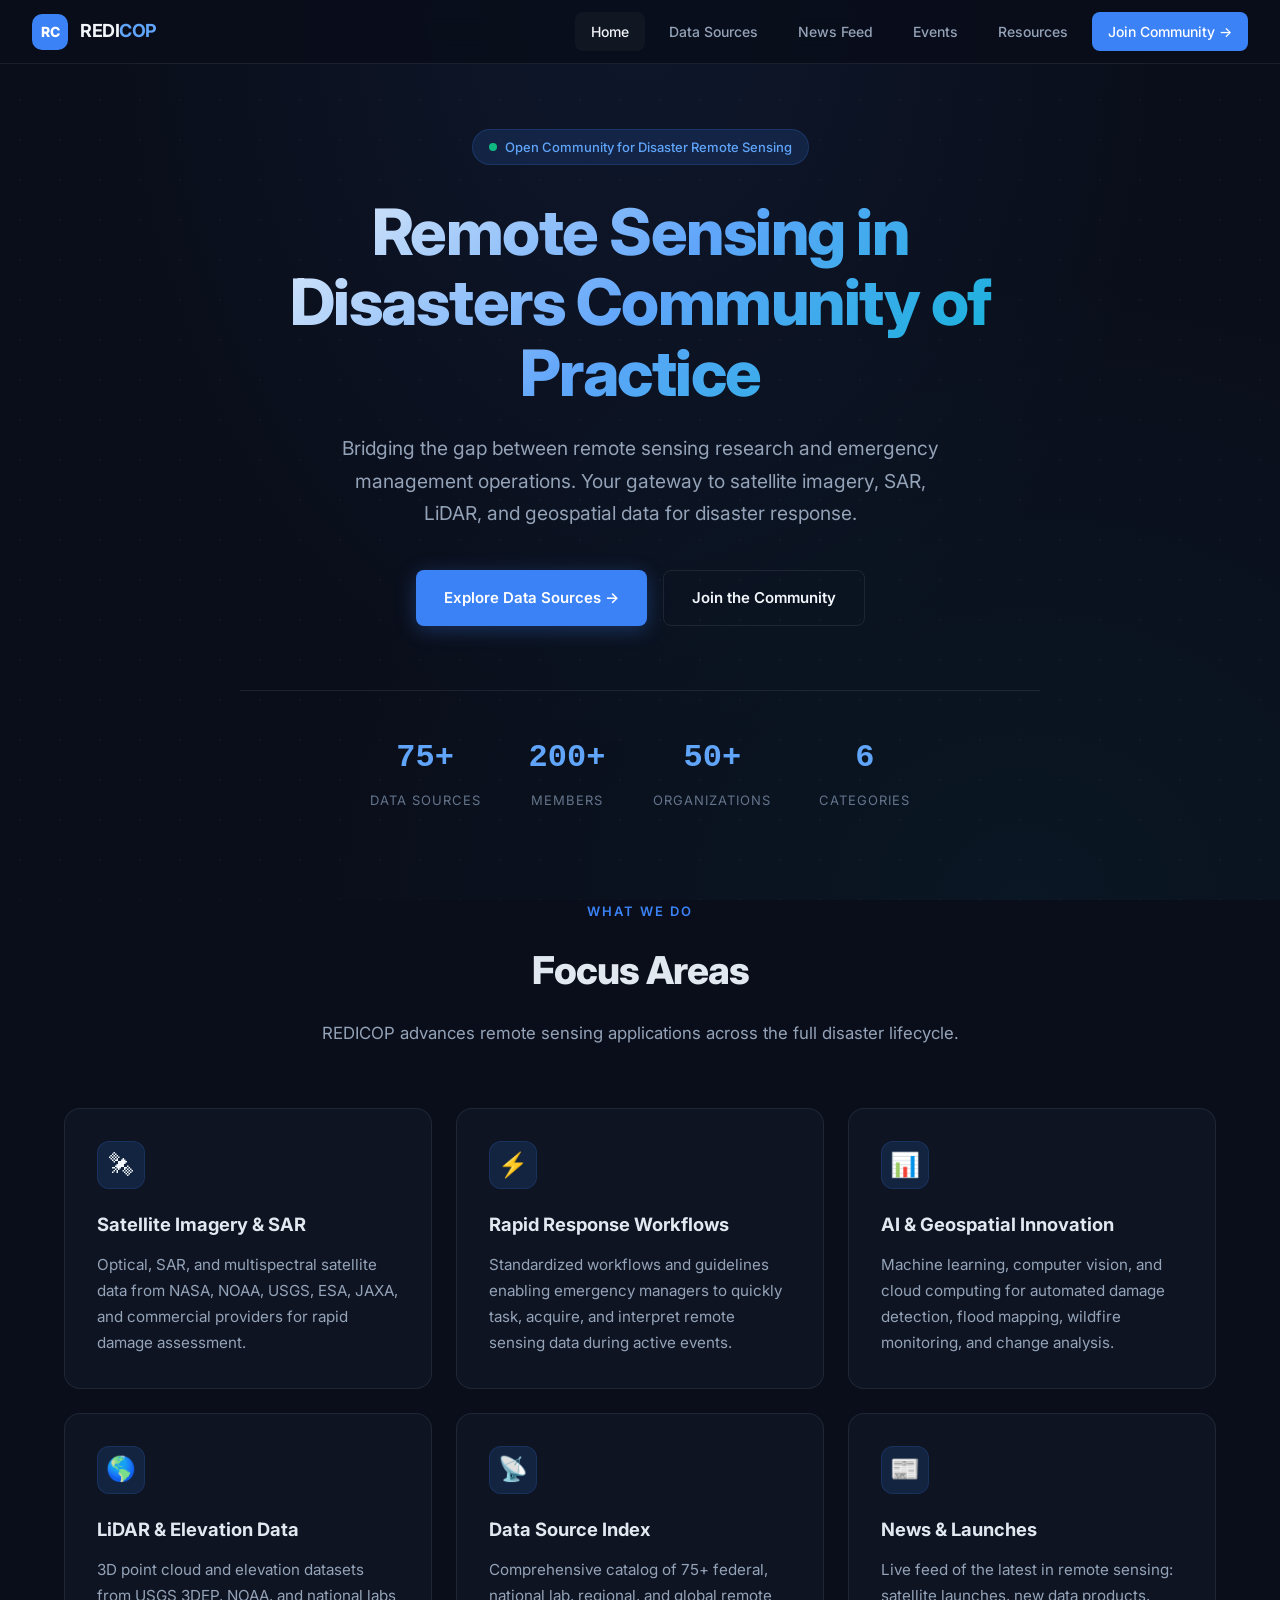
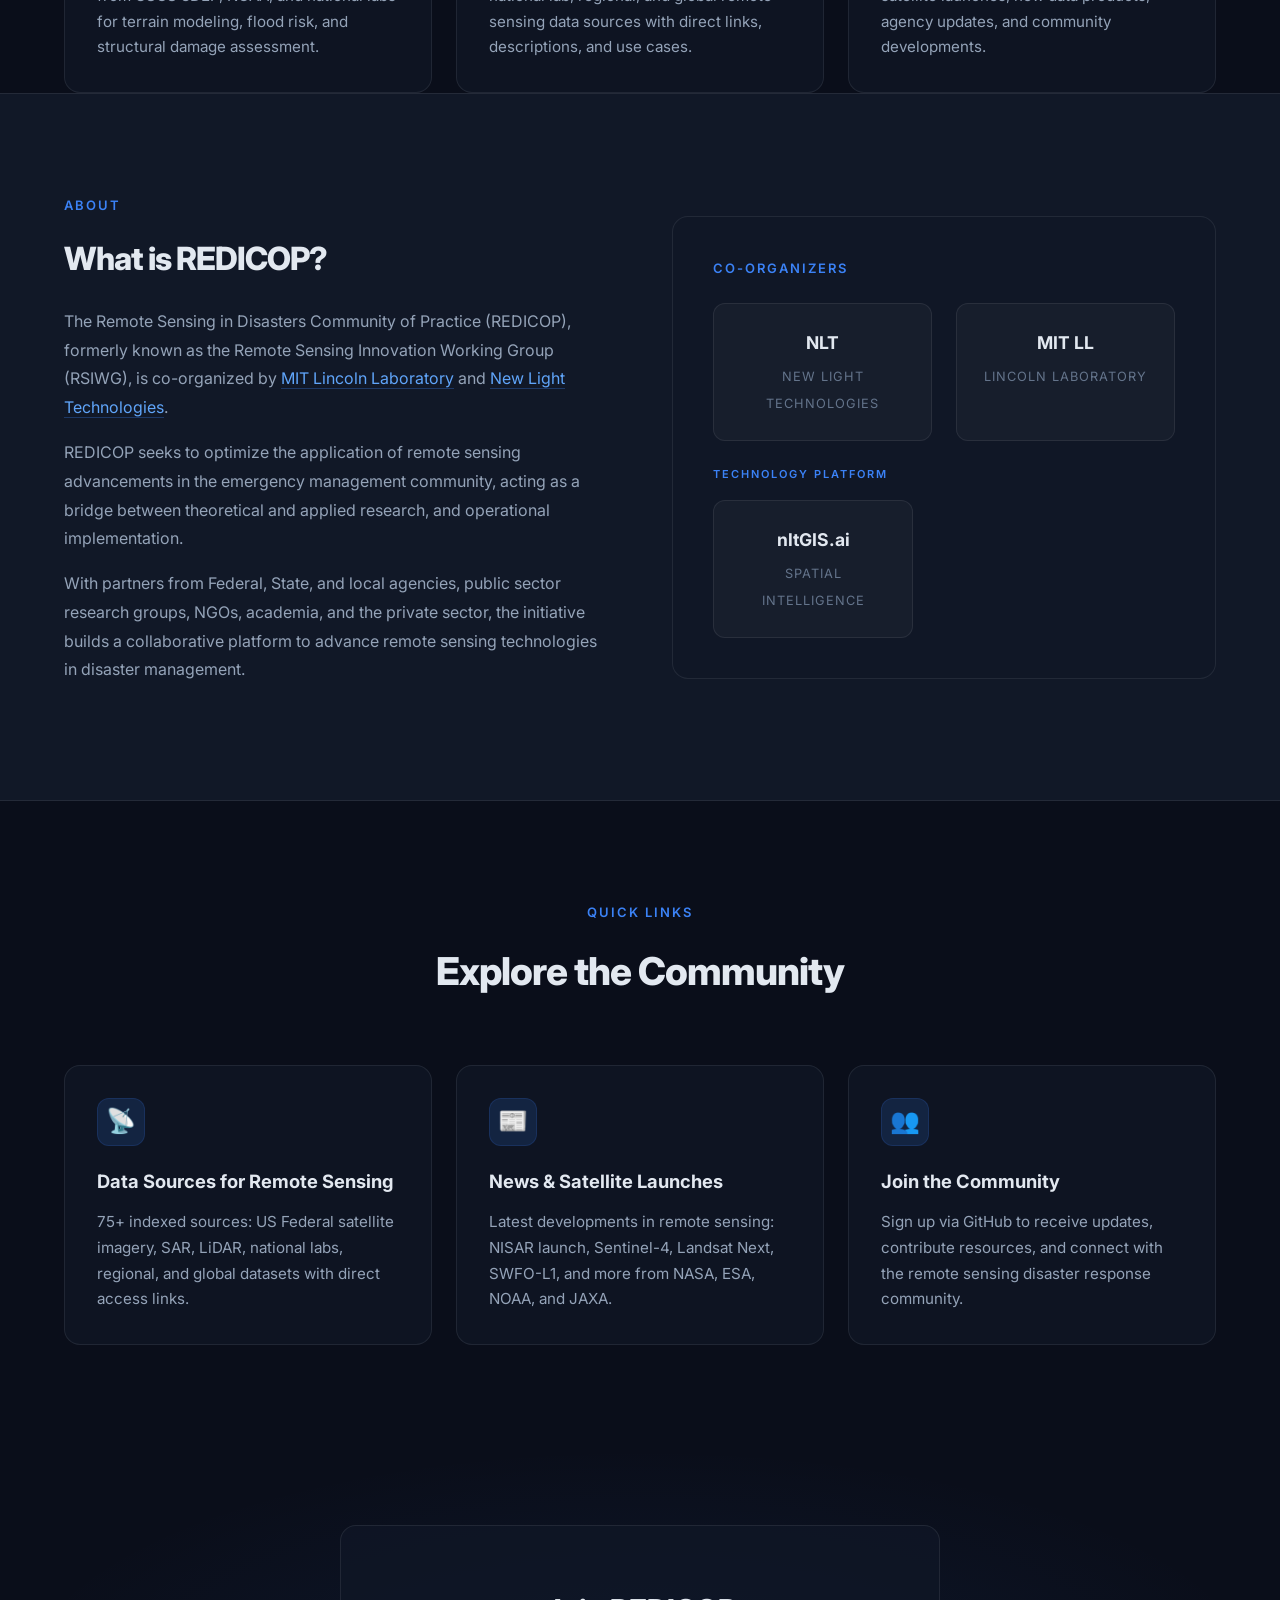
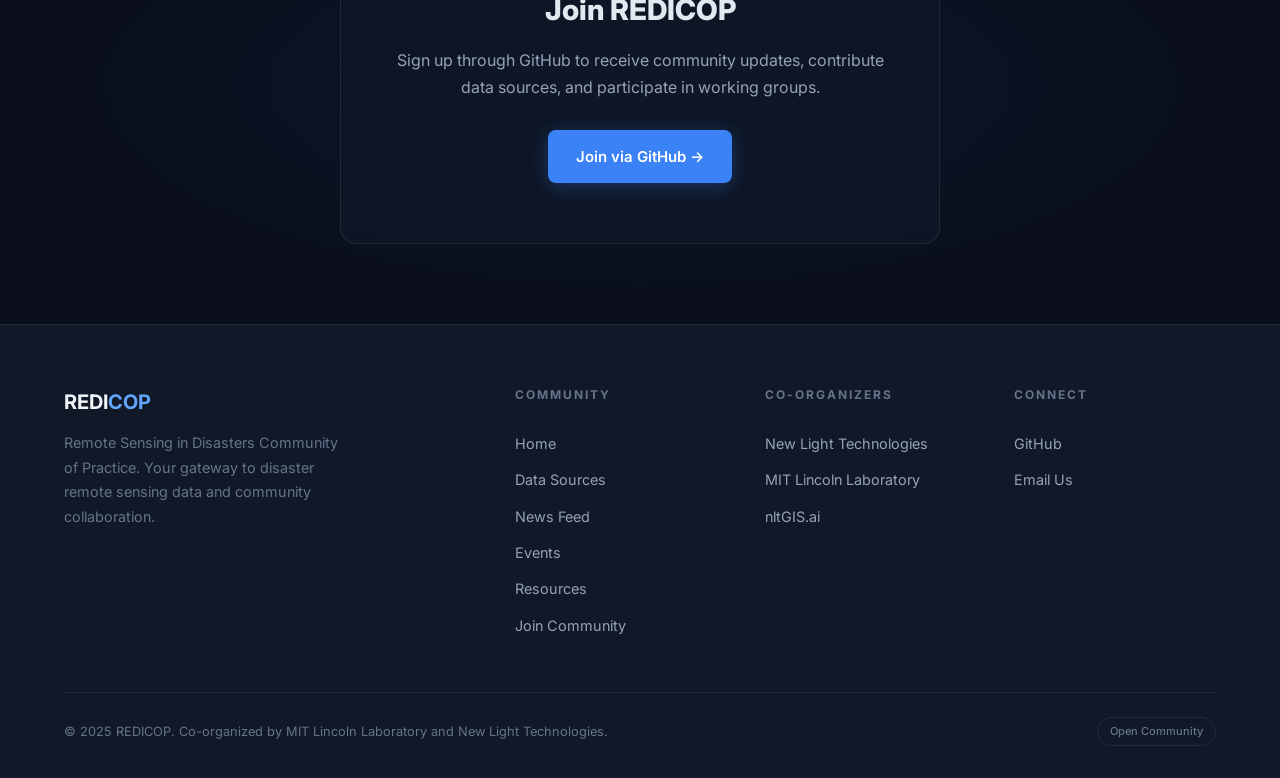
==== commit be25381c: "Update index.html" ====
--- a/index.html
+++ b/index.html
@@ -1,181 +1,181 @@
 <!DOCTYPE html>
 <html lang="en">
 <head>
-    <meta charset="UTF-8">
-    <meta name="viewport" content="width=device-width, initial-scale=1.0">
-    <title>REDICOP | Remote Sensing in Disasters Community of Practice</title>
-    <link rel="preconnect" href="https://fonts.googleapis.com">
-    <link href="https://fonts.googleapis.com/css2?family=Inter:wght@400;500;600;700;800&display=swap" rel="stylesheet">
-    <link rel="stylesheet" href="style.css">
+  <meta charset="UTF-8">
+  <meta name="viewport" content="width=device-width, initial-scale=1.0">
+  <title>REDICOP | Remote Sensing in Disasters Community of Practice</title>
+  <link rel="preconnect" href="https://fonts.googleapis.com">
+  <link href="https://fonts.googleapis.com/css2?family=Inter:wght@400;500;600;700;800&display=swap" rel="stylesheet">
+  <link rel="stylesheet" href="style.css">
 </head>
 <body>
 
-<nav class="site-nav">
+  <nav class="site-nav">
     <a href="index.html" class="nav-brand">
-        <div class="brand-icon">RC</div>
-        <div class="brand-text">REDI<span>COP</span></div>
+      <div class="brand-icon">RC</div>
+      <div class="brand-text">REDI<span>COP</span></div>
     </a>
     <div class="nav-links">
-        <a href="index.html" class="active">Home</a>
-        <a href="data-sources.html">Data Sources</a>
-        <a href="news.html">News Feed</a>
-        <a href="events.html">Events</a>
-        <a href="resources.html">Resources</a>
-        <a href="signup.html" class="nav-cta">Join Community &rarr;</a>
+      <a href="index.html" class="active">Home</a>
+      <a href="data-sources.html">Data Sources</a>
+      <a href="news.html">News Feed</a>
+      <a href="events.html">Events</a>
+      <a href="resources.html">Resources</a>
+      <a href="signup.html" class="nav-cta">Join Community &rarr;</a>
     </div>
-</nav>
+  </nav>
 
-<section class="hero">
+  <section class="hero">
     <div class="hero-content">
-        <div class="hero-badge"><span class="pulse"></span> Open Community for Disaster Remote Sensing</div>
-        <h1>Remote Sensing in Disasters Community of Practice</h1>
-        <p class="hero-sub">Bridging the gap between remote sensing research and emergency management operations. Your gateway to satellite imagery, SAR, LiDAR, and geospatial data for disaster response. Co-organized by MIT Lincoln Laboratory and New Light Technologies.</p>
-        <div class="hero-actions">
-            <a href="data-sources.html" class="btn btn-primary">Explore Data Sources &rarr;</a>
-            <a href="signup.html" class="btn btn-outline">Join the Community</a>
-        </div>
-        <div class="hero-stats">
-            <div class="stat"><div class="stat-value">75+</div><div class="stat-label">Data Sources</div></div>
-            <div class="stat"><div class="stat-value">200+</div><div class="stat-label">Members</div></div>
-            <div class="stat"><div class="stat-value">50+</div><div class="stat-label">Organizations</div></div>
-            <div class="stat"><div class="stat-value">6</div><div class="stat-label">Categories</div></div>
-        </div>
+      <div class="hero-badge"><span class="pulse"></span> Open Community for Disaster Remote Sensing</div>
+      <h1>Remote Sensing in Disasters Community of Practice</h1>
+      <p class="hero-sub">Bridging the gap between remote sensing research and emergency management operations. Your gateway to satellite imagery, SAR, LiDAR, and geospatial data for disaster response.</p>
+      <div class="hero-actions">
+        <a href="data-sources.html" class="btn btn-primary">Explore Data Sources &rarr;</a>
+        <a href="signup.html" class="btn btn-outline">Join the Community</a>
+      </div>
+      <div class="hero-stats">
+        <div class="stat"><div class="stat-value">75+</div><div class="stat-label">Data Sources</div></div>
+        <div class="stat"><div class="stat-value">200+</div><div class="stat-label">Members</div></div>
+        <div class="stat"><div class="stat-value">50+</div><div class="stat-label">Organizations</div></div>
+        <div class="stat"><div class="stat-value">6</div><div class="stat-label">Categories</div></div>
+      </div>
     </div>
-</section>
+  </section>
 
-<section class="container">
+  <section class="container">
     <div class="section-header">
-        <div class="section-label">What We Do</div>
-        <h2 class="section-title">Focus Areas</h2>
-        <p class="section-desc">REDICOP advances remote sensing applications across the full disaster lifecycle.</p>
+      <div class="section-label">What We Do</div>
+      <h2 class="section-title">Focus Areas</h2>
+      <p class="section-desc">REDICOP advances remote sensing applications across the full disaster lifecycle.</p>
     </div>
     <div class="card-grid">
-        <div class="card">
-            <div class="card-icon">&#128752;</div>
-            <h3>Satellite Imagery &amp; SAR</h3>
-            <p>Optical, SAR, and multispectral satellite data from NASA, NOAA, USGS, ESA, JAXA, and commercial providers for rapid damage assessment.</p>
+      <div class="card">
+        <div class="card-icon">&#128752;</div>
+        <h3>Satellite Imagery &amp; SAR</h3>
+        <p>Optical, SAR, and multispectral satellite data from NASA, NOAA, USGS, ESA, JAXA, and commercial providers for rapid damage assessment.</p>
+      </div>
+      <div class="card">
+        <div class="card-icon">&#9889;</div>
+        <h3>Rapid Response Workflows</h3>
+        <p>Standardized workflows and guidelines enabling emergency managers to quickly task, acquire, and interpret remote sensing data during active events.</p>
+      </div>
+      <div class="card">
+        <div class="card-icon">&#128202;</div>
+        <h3>AI &amp; Geospatial Innovation</h3>
+        <p>Machine learning, computer vision, and cloud computing for automated damage detection, flood mapping, wildfire monitoring, and change analysis.</p>
+      </div>
+      <div class="card">
+        <div class="card-icon">&#127758;</div>
+        <h3>LiDAR &amp; Elevation Data</h3>
+        <p>3D point cloud and elevation datasets from USGS 3DEP, NOAA, and national labs for terrain modeling, flood risk, and structural damage assessment.</p>
+      </div>
+      <div class="card">
+        <div class="card-icon">&#128225;</div>
+        <h3>Data Source Index</h3>
+        <p>Comprehensive catalog of 75+ federal, national lab, regional, and global remote sensing data sources with direct links, descriptions, and use cases.</p>
+      </div>
+      <div class="card">
+        <div class="card-icon">&#128240;</div>
+        <h3>News &amp; Launches</h3>
+        <p>Live feed of the latest in remote sensing: satellite launches, new data products, agency updates, and community developments.</p>
+      </div>
+    </div>
+  </section>
+
+  <section id="about" class="about-section">
+    <div class="container">
+      <div class="about-grid">
+        <div class="about-text">
+          <div class="section-label">About</div>
+          <h2>What is REDICOP?</h2>
+          <p>The Remote Sensing in Disasters Community of Practice (REDICOP), formerly known as the Remote Sensing Innovation Working Group (RSIWG), is co-organized by <a href="https://www.ll.mit.edu/" target="_blank" class="inline-link">MIT Lincoln Laboratory</a> and <a href="https://newlighttechnologies.com/" target="_blank" class="inline-link">New Light Technologies</a>.</p>
+          <p>REDICOP seeks to optimize the application of remote sensing advancements in the emergency management community, acting as a bridge between theoretical and applied research, and operational implementation.</p>
+          <p>With partners from Federal, State, and local agencies, public sector research groups, NGOs, academia, and the private sector, the initiative builds a collaborative platform to advance remote sensing technologies in disaster management.</p>
         </div>
-        <div class="card">
-            <div class="card-icon">&#9889;</div>
-            <h3>Rapid Response Workflows</h3>
-            <p>Standardized workflows and guidelines enabling emergency managers to quickly task, acquire, and interpret remote sensing data during active events.</p>
+        <div class="about-visual">
+          <div class="section-label" style="margin-bottom:24px">Co-Organizers</div>
+          <div class="partners-grid" style="grid-template-columns:1fr 1fr">
+            <a href="https://newlighttechnologies.com/" target="_blank" class="partner-item"><strong>NLT</strong><span>New Light Technologies</span></a>
+            <a href="https://www.ll.mit.edu/" target="_blank" class="partner-item"><strong>MIT LL</strong><span>Lincoln Laboratory</span></a>
+          </div>
+          <div style="margin-top:24px">
+            <div class="section-label" style="margin-bottom:16px;font-size:11px">Technology Platform</div>
+            <a href="https://nltgis.ai" target="_blank" class="partner-item" style="display:block;max-width:200px"><strong>nltGIS.ai</strong><span>Spatial Intelligence</span></a>
+          </div>
         </div>
-        <div class="card">
-            <div class="card-icon">&#128202;</div>
-            <h3>AI &amp; Geospatial Innovation</h3>
-            <p>Machine learning, computer vision, and cloud computing for automated damage detection, flood mapping, wildfire monitoring, and change analysis.</p>
+      </div>
+    </div>
+  </section>
+
+  <section class="events-section">
+    <div class="container">
+      <div class="section-header">
+        <div class="section-label">Quick Links</div>
+        <h2 class="section-title">Explore the Community</h2>
+      </div>
+      <div class="card-grid">
+        <a href="data-sources.html" class="card" style="text-decoration:none">
+          <div class="card-icon">&#128225;</div>
+          <h3>Data Sources for Remote Sensing</h3>
+          <p>75+ indexed sources: US Federal satellite imagery, SAR, LiDAR, national labs, regional, and global datasets with direct access links.</p>
+        </a>
+        <a href="news.html" class="card" style="text-decoration:none">
+          <div class="card-icon">&#128240;</div>
+          <h3>News &amp; Satellite Launches</h3>
+          <p>Latest developments in remote sensing: NISAR launch, Sentinel-4, Landsat Next, SWFO-L1, and more from NASA, ESA, NOAA, and JAXA.</p>
+        </a>
+        <a href="signup.html" class="card" style="text-decoration:none">
+          <div class="card-icon">&#128101;</div>
+          <h3>Join the Community</h3>
+          <p>Sign up via GitHub to receive updates, contribute resources, and connect with the remote sensing disaster response community.</p>
+        </a>
+      </div>
+    </div>
+  </section>
+
+  <section class="cta-section">
+    <div class="cta-box">
+      <h2>Join REDICOP</h2>
+      <p>Sign up through GitHub to receive community updates, contribute data sources, and participate in working groups.</p>
+      <div style="margin-top:24px"><a href="signup.html" class="btn btn-primary">Join via GitHub &rarr;</a></div>
+    </div>
+  </section>
+
+  <footer class="site-footer">
+    <div class="container">
+      <div class="footer-grid">
+        <div class="footer-brand">
+          <div class="brand-text">REDI<span>COP</span></div>
+          <p>Remote Sensing in Disasters Community of Practice. Your gateway to disaster remote sensing data and community collaboration.</p>
         </div>
-        <div class="card">
-            <div class="card-icon">&#127758;</div>
-            <h3>LiDAR &amp; Elevation Data</h3>
-            <p>3D point cloud and elevation datasets from USGS 3DEP, NOAA, and national labs for terrain modeling, flood risk, and structural damage assessment.</p>
+        <div class="footer-col">
+          <h4>Community</h4>
+          <a href="index.html">Home</a>
+          <a href="data-sources.html">Data Sources</a>
+          <a href="news.html">News Feed</a>
+          <a href="events.html">Events</a>
+          <a href="resources.html">Resources</a>
+          <a href="signup.html">Join Community</a>
         </div>
-        <div class="card">
-            <div class="card-icon">&#128225;</div>
-            <h3>Data Source Index</h3>
-            <p>Comprehensive catalog of 75+ federal, national lab, regional, and global remote sensing data sources with direct links, descriptions, and use cases.</p>
+        <div class="footer-col">
+          <h4>Co-Organizers</h4>
+          <a href="https://newlighttechnologies.com/" target="_blank">New Light Technologies</a>
+          <a href="https://www.ll.mit.edu/" target="_blank">MIT Lincoln Laboratory</a>
+          <a href="https://nltgis.ai" target="_blank">nltGIS.ai</a>
         </div>
-        <div class="card">
-            <div class="card-icon">&#128240;</div>
-            <h3>News &amp; Launches</h3>
-            <p>Live feed of the latest in remote sensing: satellite launches, new data products, agency updates, and community developments.</p>
+        <div class="footer-col">
+          <h4>Connect</h4>
+          <a href="https://github.com/redicop" target="_blank">GitHub</a>
+          <a href="mailto:info@redicop.org">Email Us</a>
         </div>
+      </div>
+      <div class="footer-bottom">
+        <span>&copy; 2025 REDICOP. Co-organized by MIT Lincoln Laboratory and New Light Technologies.</span>
+        <div class="footer-badges"><span class="footer-badge">Open Community</span></div>
+      </div>
     </div>
-</section>
+  </footer>
 
-<section id="about" class="about-section">
-    <div class="container">
-        <div class="about-grid">
-            <div class="about-text">
-                <div class="section-label">About</div>
-                <h2>What is REDICOP?</h2>
-                <p>The Remote Sensing in Disasters Community of Practice (REDICOP), formerly known as the Remote Sensing Innovation Working Group (RSIWG), is co-organized by <a href="https://www.ll.mit.edu/" target="_blank" class="inline-link">MIT Lincoln Laboratory</a> and <a href="https://newlighttechnologies.com/" target="_blank" class="inline-link">New Light Technologies</a>.</p>
-                <p>REDICOP seeks to optimize the application of remote sensing advancements in the emergency management community, acting as a bridge between theoretical and applied research, and operational implementation.</p>
-                <p>With partners from Federal, State, and local agencies, public sector research groups, NGOs, academia, and the private sector, the initiative builds a collaborative platform to advance remote sensing technologies in disaster management.</p>
-            </div>
-            <div class="about-visual">
-                <div class="section-label" style="margin-bottom:24px">Partners &amp; Co-Organizers</div>
-                <div class="partners-grid">
-                    <a href="https://newlighttechnologies.com/" target="_blank" class="partner-item"><strong>NLT</strong><span>New Light Technologies</span></a>
-                    <a href="https://www.ll.mit.edu/" target="_blank" class="partner-item"><strong>MIT LL</strong><span>Lincoln Laboratory</span></a>
-                    <a href="https://nltgis.ai" target="_blank" class="partner-item"><strong>nltGIS.ai</strong><span>Spatial Intelligence</span></a>
-                    <a href="https://www.fema.gov/" target="_blank" class="partner-item"><strong>FEMA</strong><span>Federal Partner</span></a>
-                </div>
-            </div>
-        </div>
-    </div>
-</section>
-
-<section class="events-section">
-    <div class="container">
-        <div class="section-header">
-            <div class="section-label">Quick Links</div>
-            <h2 class="section-title">Explore the Community</h2>
-        </div>
-        <div class="card-grid">
-            <a href="data-sources.html" class="card" style="text-decoration:none">
-                <div class="card-icon">&#128225;</div>
-                <h3>Data Sources for Remote Sensing</h3>
-                <p>75+ indexed sources: US Federal satellite imagery, SAR, LiDAR, national labs, regional, and global datasets with direct access links.</p>
-            </a>
-            <a href="news.html" class="card" style="text-decoration:none">
-                <div class="card-icon">&#128240;</div>
-                <h3>News &amp; Satellite Launches</h3>
-                <p>Latest developments in remote sensing: NISAR launch, Sentinel-4, Landsat Next, SWFO-L1, and more from NASA, ESA, NOAA, and JAXA.</p>
-            </a>
-            <a href="signup.html" class="card" style="text-decoration:none">
-                <div class="card-icon">&#128101;</div>
-                <h3>Join the Community</h3>
-                <p>Sign up via GitHub to receive updates, contribute resources, and connect with the remote sensing disaster response community.</p>
-            </a>
-        </div>
-    </div>
-</section>
-
-<section class="cta-section">
-    <div class="cta-box">
-        <h2>Join REDICOP</h2>
-        <p>Sign up through GitHub to receive community updates, contribute data sources, and participate in working groups.</p>
-        <div style="margin-top:24px"><a href="signup.html" class="btn btn-primary">Join via GitHub &rarr;</a></div>
-    </div>
-</section>
-
-<footer class="site-footer">
-    <div class="container">
-        <div class="footer-grid">
-            <div class="footer-brand">
-                <div class="brand-text">REDI<span>COP</span></div>
-                <p>Remote Sensing in Disasters Community of Practice. Your gateway to disaster remote sensing data and community collaboration.</p>
-            </div>
-            <div class="footer-col">
-                <h4>Community</h4>
-                <a href="index.html">Home</a>
-                <a href="data-sources.html">Data Sources</a>
-                <a href="news.html">News Feed</a>
-                <a href="events.html">Events</a>
-                <a href="resources.html">Resources</a>
-                <a href="signup.html">Join Community</a>
-            </div>
-            <div class="footer-col">
-                <h4>Organizations</h4>
-                <a href="https://newlighttechnologies.com/" target="_blank">New Light Technologies</a>
-                <a href="https://www.ll.mit.edu/" target="_blank">MIT Lincoln Laboratory</a>
-                <a href="https://nltgis.ai" target="_blank">nltGIS.ai</a>
-            </div>
-            <div class="footer-col">
-                <h4>Federal Partners</h4>
-                <a href="https://www.fema.gov/" target="_blank">FEMA</a>
-                <a href="https://www.usgs.gov/" target="_blank">USGS</a>
-                <a href="https://www.nesdis.noaa.gov/" target="_blank">NOAA NESDIS</a>
-                <a href="https://www.nasa.gov/" target="_blank">NASA</a>
-                <a href="https://github.com/redicop" target="_blank">GitHub</a>
-            </div>
-        </div>
-        <div class="footer-bottom">
-            <span>&copy; 2025 REDICOP. Co-organized by MIT Lincoln Laboratory and New Light Technologies.</span>
-            <div class="footer-badges"><span class="footer-badge">Open Community</span><span class="footer-badge">Gov + Academic</span></div>
-        </div>
-    </div>
-</footer>
 </body>
 </html>
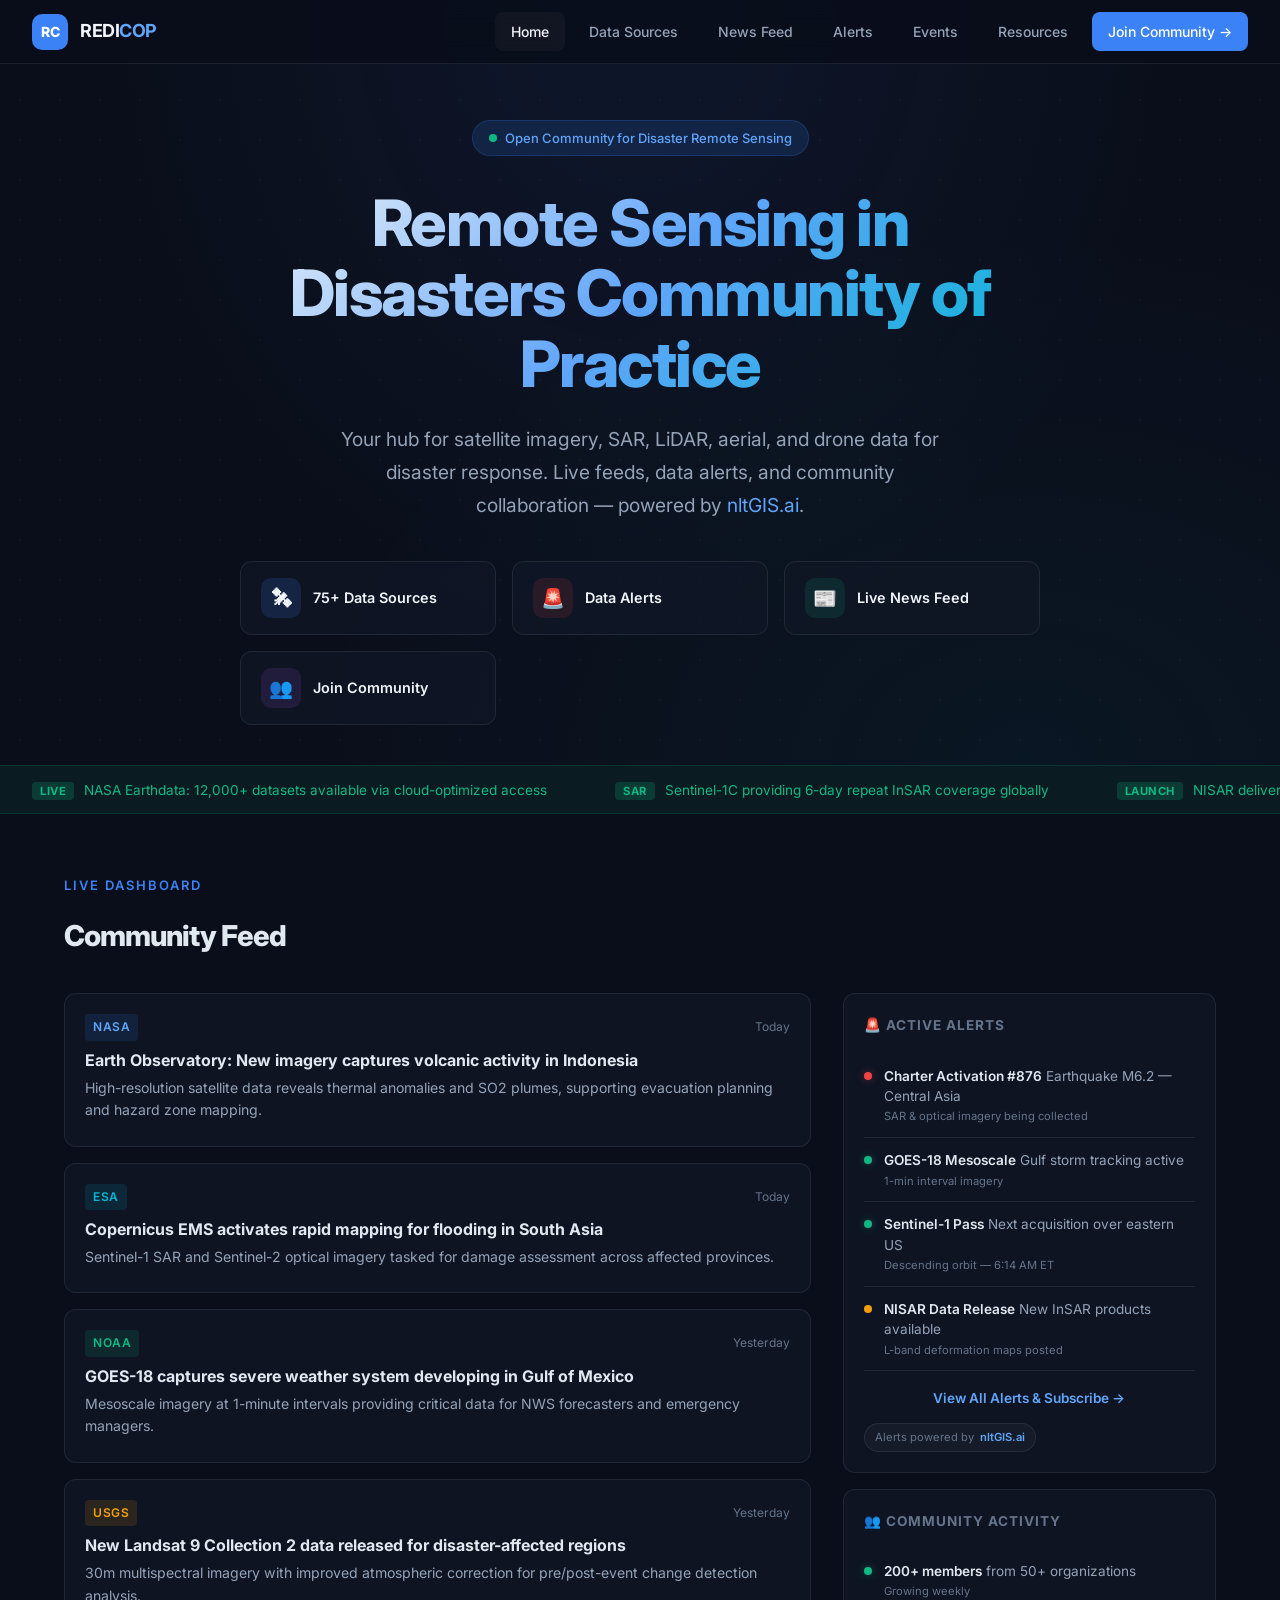
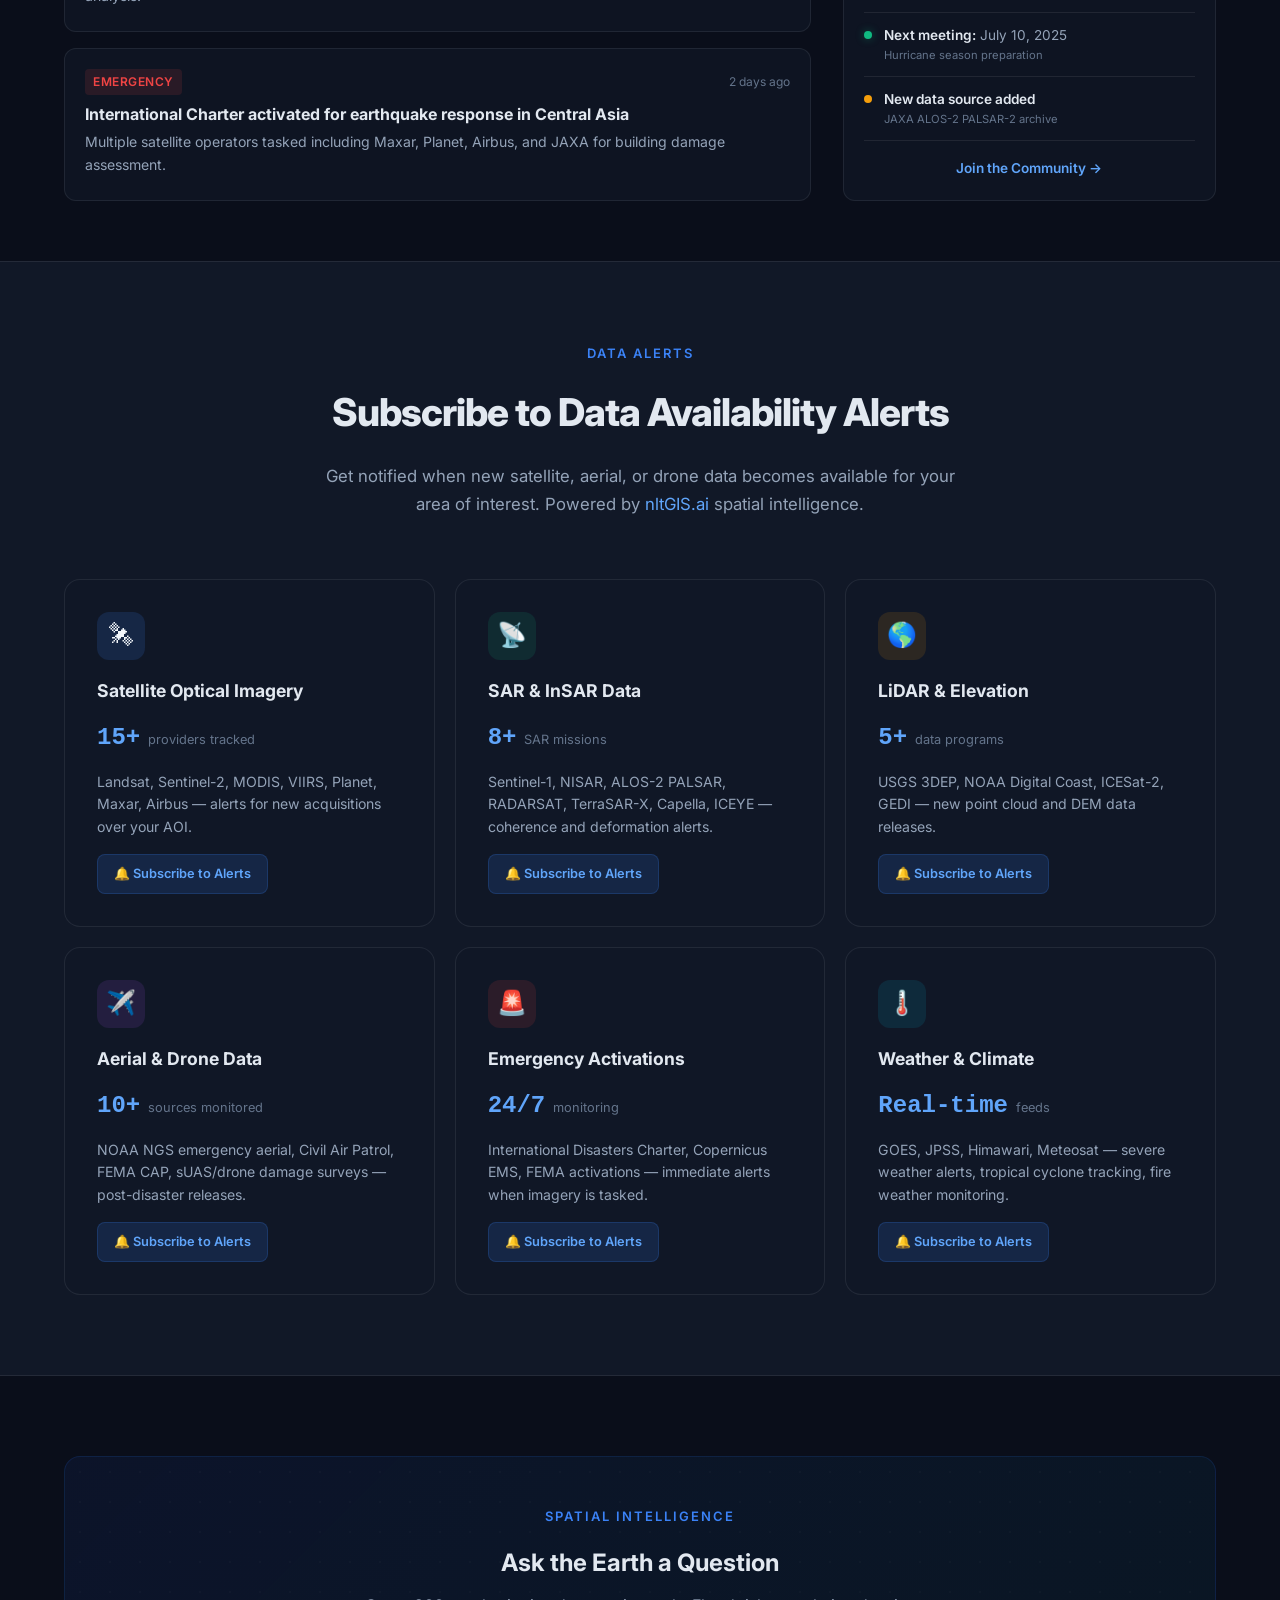
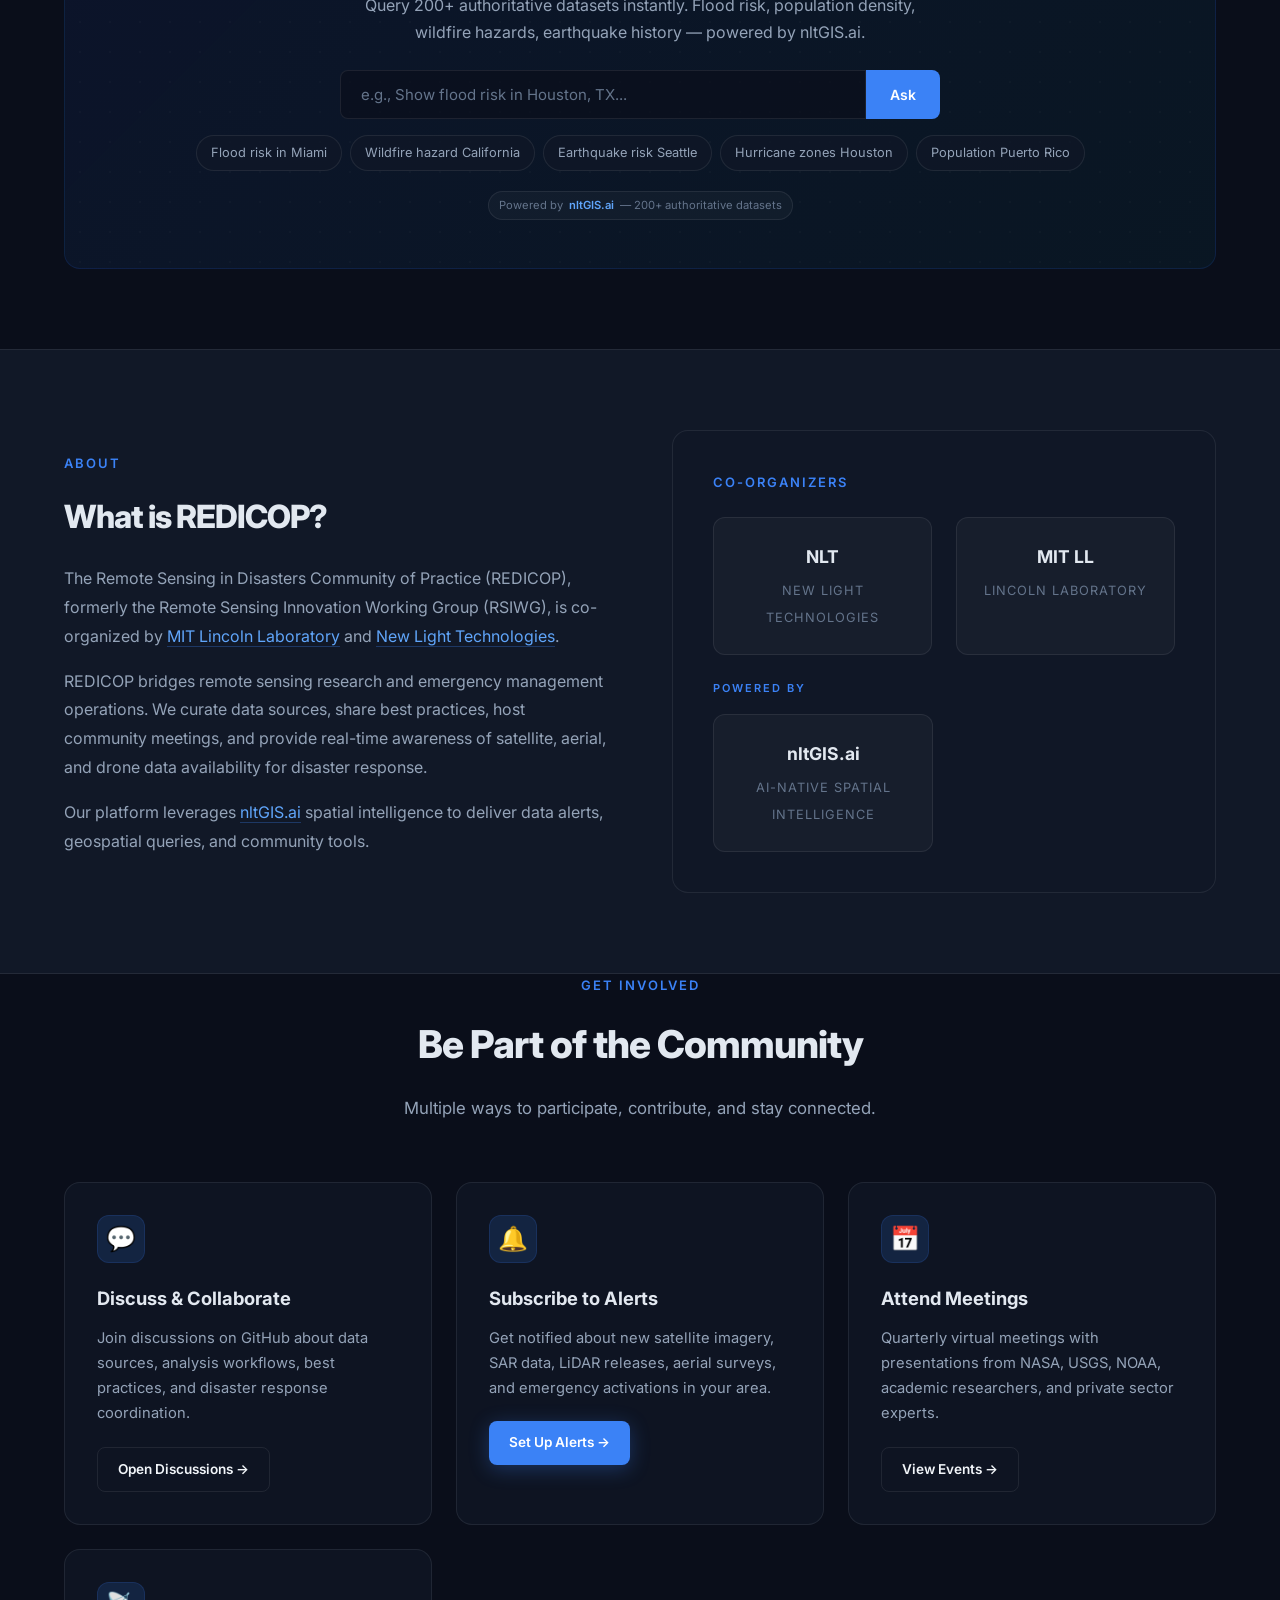
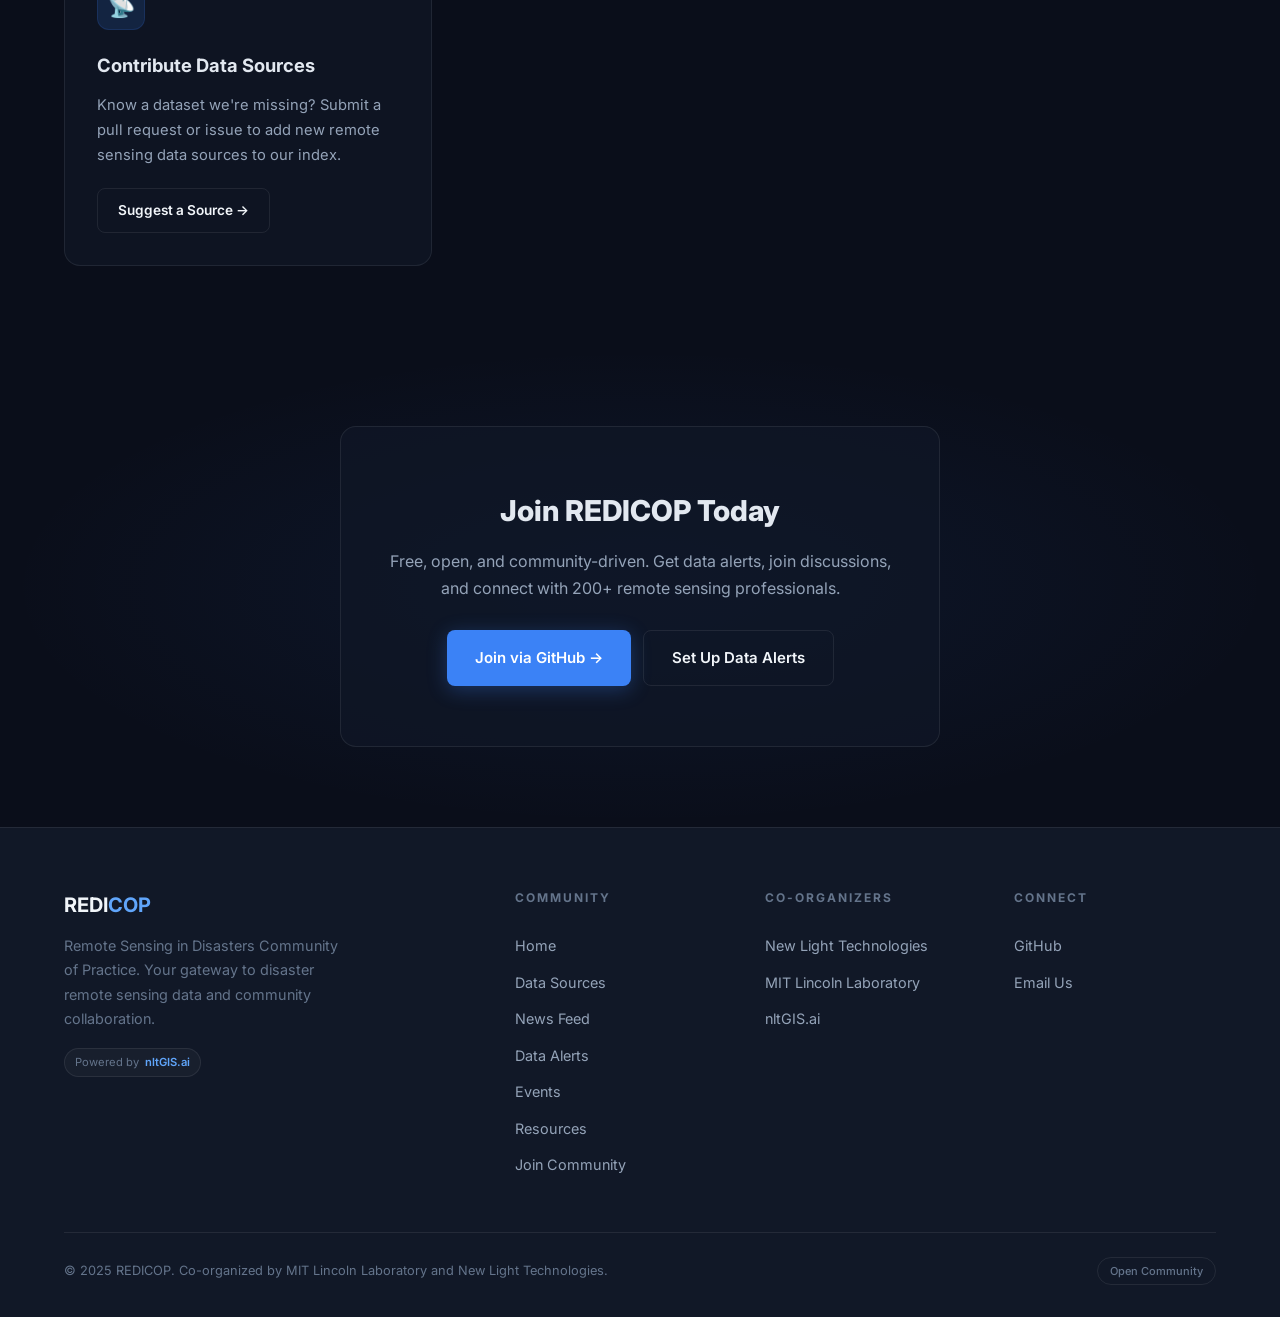
==== commit e4d17a37: "Update index.html" ====
--- a/index.html
+++ b/index.html
@@ -7,91 +7,206 @@
   <link rel="preconnect" href="https://fonts.googleapis.com">
   <link href="https://fonts.googleapis.com/css2?family=Inter:wght@400;500;600;700;800&display=swap" rel="stylesheet">
   <link rel="stylesheet" href="style.css">
+  <style>
+    .live-ticker{background:rgba(16,185,129,.08);border-top:1px solid rgba(16,185,129,.15);border-bottom:1px solid rgba(16,185,129,.15);padding:10px 0;overflow:hidden;white-space:nowrap}
+    .ticker-wrap{display:inline-block;animation:ticker 60s linear infinite}
+    .ticker-item{display:inline-block;padding:0 2rem;font-size:.85rem;color:var(--accent-emerald)}
+    .ticker-item a{color:var(--accent-emerald);text-decoration:none}
+    .ticker-item .ticker-badge{background:rgba(16,185,129,.2);padding:2px 8px;border-radius:4px;font-size:.7rem;font-weight:700;text-transform:uppercase;margin-right:6px;letter-spacing:.5px}
+    @keyframes ticker{0%{transform:translateX(0)}100%{transform:translateX(-50%)}}
+    .quick-actions{display:grid;grid-template-columns:repeat(auto-fit,minmax(200px,1fr));gap:1rem;margin-top:2rem}
+    .qa-btn{display:flex;align-items:center;gap:12px;padding:1rem 1.25rem;background:var(--bg-card);border:1px solid var(--border-glass);border-radius:var(--radius);text-decoration:none;color:var(--text-primary);transition:all var(--transition);font-weight:600;font-size:.9rem}
+    .qa-btn:hover{border-color:rgba(59,130,246,.2);transform:translateY(-2px);background:var(--bg-card-hover);color:var(--text-primary)}
+    .qa-btn .qa-icon{width:40px;height:40px;border-radius:10px;display:flex;align-items:center;justify-content:center;font-size:1.2rem;flex-shrink:0}
+    .qa-icon.blue{background:var(--accent-glow)}
+    .qa-icon.green{background:rgba(16,185,129,.12)}
+    .qa-icon.amber{background:rgba(245,158,11,.12)}
+    .qa-icon.red{background:rgba(239,68,68,.12)}
+    .qa-icon.purple{background:rgba(168,85,247,.12)}
+    .live-feed{display:grid;grid-template-columns:2fr 1fr;gap:2rem;margin-top:2rem}
+    .feed-main{display:grid;gap:1rem}
+    .feed-item{background:var(--bg-card);border:1px solid var(--border-glass);border-radius:var(--radius);padding:1.25rem;transition:all var(--transition)}
+    .feed-item:hover{border-color:rgba(59,130,246,.15)}
+    .feed-item-header{display:flex;justify-content:space-between;align-items:center;margin-bottom:.5rem}
+    .feed-source{font-size:.75rem;font-weight:600;text-transform:uppercase;letter-spacing:.5px;padding:3px 8px;border-radius:4px}
+    .feed-source.nasa{background:rgba(59,130,246,.12);color:var(--accent-bright)}
+    .feed-source.esa{background:rgba(6,182,212,.12);color:var(--accent-teal)}
+    .feed-source.noaa{background:rgba(16,185,129,.12);color:var(--accent-emerald)}
+    .feed-source.usgs{background:rgba(245,158,11,.12);color:var(--warning)}
+    .feed-source.alert{background:rgba(239,68,68,.12);color:var(--danger)}
+    .feed-time{font-size:.75rem;color:var(--text-muted)}
+    .feed-item h4{font-size:1rem;color:var(--text-heading);margin-bottom:.35rem;line-height:1.4}
+    .feed-item h4 a{color:inherit;text-decoration:none}
+    .feed-item h4 a:hover{color:var(--accent-bright)}
+    .feed-item p{font-size:.88rem;color:var(--text-secondary);line-height:1.6}
+    .feed-sidebar{display:grid;gap:1rem;align-content:start}
+    .sidebar-card{background:var(--bg-card);border:1px solid var(--border-glass);border-radius:var(--radius);padding:1.25rem}
+    .sidebar-card h4{font-size:.85rem;font-weight:700;text-transform:uppercase;letter-spacing:1px;color:var(--text-muted);margin-bottom:1rem}
+    .alert-item{display:flex;gap:.75rem;align-items:flex-start;padding:.75rem 0;border-bottom:1px solid var(--border-glass)}
+    .alert-item:last-child{border-bottom:none;padding-bottom:0}
+    .alert-dot{width:8px;height:8px;border-radius:50%;flex-shrink:0;margin-top:6px}
+    .alert-dot.active{background:var(--accent-emerald);box-shadow:0 0 8px rgba(16,185,129,.4)}
+    .alert-dot.pending{background:var(--warning)}
+    .alert-dot.critical{background:var(--danger);box-shadow:0 0 8px rgba(239,68,68,.4)}
+    .alert-text{font-size:.85rem;color:var(--text-secondary);line-height:1.5}
+    .alert-text strong{color:var(--text-heading);font-weight:600}
+    .alert-text .alert-time{display:block;font-size:.7rem;color:var(--text-muted);margin-top:2px}
+    .powered-badge{display:inline-flex;align-items:center;gap:6px;font-size:.7rem;color:var(--text-muted);margin-top:.75rem;padding:4px 10px;background:var(--bg-glass);border:1px solid var(--border-glass);border-radius:100px}
+    .powered-badge a{color:var(--accent-bright);font-weight:600}
+    .data-alerts-grid{display:grid;grid-template-columns:repeat(auto-fit,minmax(280px,1fr));gap:1.25rem}
+    .data-alert-card{background:var(--bg-card);border:1px solid var(--border-glass);border-radius:var(--radius-lg);padding:2rem;transition:all var(--transition);position:relative;overflow:hidden}
+    .data-alert-card:hover{border-color:rgba(59,130,246,.15);transform:translateY(-3px)}
+    .data-alert-card::before{content:'';position:absolute;top:0;left:0;right:0;height:3px;background:linear-gradient(90deg,var(--accent),var(--accent-teal));opacity:0;transition:opacity var(--transition)}
+    .data-alert-card:hover::before{opacity:1}
+    .dac-icon{width:48px;height:48px;border-radius:var(--radius);display:flex;align-items:center;justify-content:center;font-size:1.5rem;margin-bottom:1rem}
+    .dac-count{display:flex;align-items:baseline;gap:.5rem;margin:.75rem 0}
+    .dac-count .count{font-size:1.5rem;font-weight:800;color:var(--accent-bright);font-family:var(--font-mono)}
+    .dac-count .count-label{font-size:.8rem;color:var(--text-muted)}
+    .data-alert-card h3{font-size:1.1rem;color:var(--text-heading);margin-bottom:.4rem}
+    .data-alert-card p{font-size:.88rem;color:var(--text-secondary);line-height:1.6;margin-bottom:1rem}
+    .dac-subscribe{display:inline-flex;align-items:center;gap:6px;padding:.5rem 1rem;background:var(--accent-glow);border:1px solid rgba(59,130,246,.2);border-radius:var(--radius-sm);color:var(--accent-bright);font-size:.8rem;font-weight:600;text-decoration:none;transition:all var(--transition);cursor:pointer}
+    .dac-subscribe:hover{background:var(--accent);color:#fff;border-color:var(--accent)}
+    .community-grid{display:grid;grid-template-columns:repeat(auto-fit,minmax(300px,1fr));gap:1.5rem}
+    .community-card{background:var(--bg-card);border:1px solid var(--border-glass);border-radius:var(--radius-lg);padding:2rem;transition:all var(--transition)}
+    .community-card:hover{border-color:rgba(59,130,246,.15);transform:translateY(-3px)}
+    .community-card h3{font-size:1.15rem;color:var(--text-heading);margin-bottom:.75rem}
+    .community-card p{font-size:.92rem;color:var(--text-secondary);line-height:1.7;margin-bottom:1.25rem}
+    .nltgis-embed{background:linear-gradient(135deg,rgba(37,99,235,.08),rgba(6,182,212,.05));border:1px solid rgba(37,99,235,.15);border-radius:var(--radius-lg);padding:3rem;text-align:center;position:relative;overflow:hidden}
+    .nltgis-embed::before{content:'';position:absolute;inset:0;background-image:radial-gradient(rgba(255,255,255,.02) 1px,transparent 1px);background-size:30px 30px}
+    .nltgis-embed h3{font-size:1.5rem;margin-bottom:.5rem;color:var(--text-heading);position:relative}
+    .nltgis-embed p{color:var(--text-secondary);margin-bottom:1.5rem;position:relative;max-width:600px;margin-left:auto;margin-right:auto}
+    .nltgis-search{display:flex;max-width:600px;margin:0 auto 1rem;position:relative}
+    .nltgis-search input{flex:1;padding:14px 20px;background:rgba(10,14,26,.6);border:1px solid var(--border-glass);border-radius:var(--radius-sm) 0 0 var(--radius-sm);color:var(--text-primary);font-size:15px;font-family:var(--font-sans);outline:none;transition:border-color var(--transition)}
+    .nltgis-search input:focus{border-color:var(--accent)}
+    .nltgis-search input::placeholder{color:var(--text-muted)}
+    .nltgis-search button{padding:14px 24px;background:var(--accent);color:#fff;border:none;border-radius:0 var(--radius-sm) var(--radius-sm) 0;font-weight:600;cursor:pointer;font-size:14px;font-family:var(--font-sans);transition:background var(--transition)}
+    .nltgis-search button:hover{background:var(--accent-bright)}
+    .nltgis-prompts{display:flex;gap:.5rem;justify-content:center;flex-wrap:wrap;position:relative}
+    .nltgis-prompt{padding:6px 14px;background:var(--bg-card);border:1px solid var(--border-glass);border-radius:100px;font-size:.8rem;color:var(--text-secondary);cursor:pointer;transition:all var(--transition);text-decoration:none}
+    .nltgis-prompt:hover{border-color:var(--accent);color:var(--accent-bright)}
+    @media(max-width:900px){.live-feed{grid-template-columns:1fr}}
+  </style>
 </head>
 <body>
 
   <nav class="site-nav">
-    <a href="index.html" class="nav-brand">
-      <div class="brand-icon">RC</div>
-      <div class="brand-text">REDI<span>COP</span></div>
-    </a>
+    <a href="index.html" class="nav-brand"><div class="brand-icon">RC</div><div class="brand-text">REDI<span>COP</span></div></a>
     <div class="nav-links">
       <a href="index.html" class="active">Home</a>
       <a href="data-sources.html">Data Sources</a>
       <a href="news.html">News Feed</a>
+      <a href="alerts.html">Alerts</a>
       <a href="events.html">Events</a>
       <a href="resources.html">Resources</a>
       <a href="signup.html" class="nav-cta">Join Community &rarr;</a>
     </div>
   </nav>
 
-  <section class="hero">
+  <section class="hero" style="min-height:auto;padding:120px 24px 40px">
     <div class="hero-content">
       <div class="hero-badge"><span class="pulse"></span> Open Community for Disaster Remote Sensing</div>
       <h1>Remote Sensing in Disasters Community of Practice</h1>
-      <p class="hero-sub">Bridging the gap between remote sensing research and emergency management operations. Your gateway to satellite imagery, SAR, LiDAR, and geospatial data for disaster response.</p>
-      <div class="hero-actions">
-        <a href="data-sources.html" class="btn btn-primary">Explore Data Sources &rarr;</a>
-        <a href="signup.html" class="btn btn-outline">Join the Community</a>
-      </div>
-      <div class="hero-stats">
-        <div class="stat"><div class="stat-value">75+</div><div class="stat-label">Data Sources</div></div>
-        <div class="stat"><div class="stat-value">200+</div><div class="stat-label">Members</div></div>
-        <div class="stat"><div class="stat-value">50+</div><div class="stat-label">Organizations</div></div>
-        <div class="stat"><div class="stat-value">6</div><div class="stat-label">Categories</div></div>
-      </div>
-    </div>
-  </section>
-
-  <section class="container">
-    <div class="section-header">
-      <div class="section-label">What We Do</div>
-      <h2 class="section-title">Focus Areas</h2>
-      <p class="section-desc">REDICOP advances remote sensing applications across the full disaster lifecycle.</p>
-    </div>
-    <div class="card-grid">
-      <div class="card">
-        <div class="card-icon">&#128752;</div>
-        <h3>Satellite Imagery &amp; SAR</h3>
-        <p>Optical, SAR, and multispectral satellite data from NASA, NOAA, USGS, ESA, JAXA, and commercial providers for rapid damage assessment.</p>
-      </div>
-      <div class="card">
-        <div class="card-icon">&#9889;</div>
-        <h3>Rapid Response Workflows</h3>
-        <p>Standardized workflows and guidelines enabling emergency managers to quickly task, acquire, and interpret remote sensing data during active events.</p>
-      </div>
-      <div class="card">
-        <div class="card-icon">&#128202;</div>
-        <h3>AI &amp; Geospatial Innovation</h3>
-        <p>Machine learning, computer vision, and cloud computing for automated damage detection, flood mapping, wildfire monitoring, and change analysis.</p>
-      </div>
-      <div class="card">
-        <div class="card-icon">&#127758;</div>
-        <h3>LiDAR &amp; Elevation Data</h3>
-        <p>3D point cloud and elevation datasets from USGS 3DEP, NOAA, and national labs for terrain modeling, flood risk, and structural damage assessment.</p>
-      </div>
-      <div class="card">
-        <div class="card-icon">&#128225;</div>
-        <h3>Data Source Index</h3>
-        <p>Comprehensive catalog of 75+ federal, national lab, regional, and global remote sensing data sources with direct links, descriptions, and use cases.</p>
-      </div>
-      <div class="card">
-        <div class="card-icon">&#128240;</div>
-        <h3>News &amp; Launches</h3>
-        <p>Live feed of the latest in remote sensing: satellite launches, new data products, agency updates, and community developments.</p>
-      </div>
-    </div>
-  </section>
-
-  <section id="about" class="about-section">
+      <p class="hero-sub">Your hub for satellite imagery, SAR, LiDAR, aerial, and drone data for disaster response. Live feeds, data alerts, and community collaboration &mdash; powered by <a href="https://nltgis.ai" target="_blank" style="color:var(--accent-bright)">nltGIS.ai</a>.</p>
+      <div class="quick-actions" style="max-width:900px;margin:2rem auto 0">
+        <a href="data-sources.html" class="qa-btn"><div class="qa-icon blue">&#128752;</div>75+ Data Sources</a>
+        <a href="alerts.html" class="qa-btn"><div class="qa-icon red">&#128680;</div>Data Alerts</a>
+        <a href="news.html" class="qa-btn"><div class="qa-icon green">&#128240;</div>Live News Feed</a>
+        <a href="signup.html" class="qa-btn"><div class="qa-icon purple">&#128101;</div>Join Community</a>
+      </div>
+    </div>
+  </section>
+
+  <div class="live-ticker">
+    <div class="ticker-wrap" id="tickerWrap">
+      <span class="ticker-item"><span class="ticker-badge">Live</span> NASA Earthdata: 12,000+ datasets available via cloud-optimized access</span>
+      <span class="ticker-item"><span class="ticker-badge">SAR</span> Sentinel-1C providing 6-day repeat InSAR coverage globally</span>
+      <span class="ticker-item"><span class="ticker-badge">Launch</span> NISAR delivering first L-band &amp; S-band SAR data products</span>
+      <span class="ticker-item"><span class="ticker-badge">LiDAR</span> USGS 3DEP: National elevation data updated with new acquisitions</span>
+      <span class="ticker-item"><span class="ticker-badge">Alert</span> Disasters Charter: Active monitoring for cyclone response in Pacific</span>
+      <span class="ticker-item"><span class="ticker-badge">Aerial</span> NOAA NGS emergency aerial imagery available post-disaster</span>
+      <span class="ticker-item"><span class="ticker-badge">Live</span> NASA Earthdata: 12,000+ datasets available via cloud-optimized access</span>
+      <span class="ticker-item"><span class="ticker-badge">SAR</span> Sentinel-1C providing 6-day repeat InSAR coverage globally</span>
+      <span class="ticker-item"><span class="ticker-badge">Launch</span> NISAR delivering first L-band &amp; S-band SAR data products</span>
+      <span class="ticker-item"><span class="ticker-badge">LiDAR</span> USGS 3DEP: National elevation data updated with new acquisitions</span>
+      <span class="ticker-item"><span class="ticker-badge">Alert</span> Disasters Charter: Active monitoring for cyclone response in Pacific</span>
+      <span class="ticker-item"><span class="ticker-badge">Aerial</span> NOAA NGS emergency aerial imagery available post-disaster</span>
+    </div>
+  </div>
+
+  <section class="container" style="padding:60px 24px">
+    <div class="section-header" style="margin-bottom:1.5rem;text-align:left"><div class="section-label">Live Dashboard</div><h2 class="section-title" style="font-size:1.8rem">Community Feed</h2></div>
+    <div class="live-feed">
+      <div class="feed-main" id="newsFeed">
+        <div class="feed-item"><div class="feed-item-header"><span class="feed-source nasa">NASA</span><span class="feed-time">Today</span></div><h4><a href="https://earthobservatory.nasa.gov/" target="_blank">Earth Observatory: New imagery captures volcanic activity in Indonesia</a></h4><p>High-resolution satellite data reveals thermal anomalies and SO2 plumes, supporting evacuation planning and hazard zone mapping.</p></div>
+        <div class="feed-item"><div class="feed-item-header"><span class="feed-source esa">ESA</span><span class="feed-time">Today</span></div><h4><a href="https://www.esa.int/Applications/Observing_the_Earth/Copernicus" target="_blank">Copernicus EMS activates rapid mapping for flooding in South Asia</a></h4><p>Sentinel-1 SAR and Sentinel-2 optical imagery tasked for damage assessment across affected provinces.</p></div>
+        <div class="feed-item"><div class="feed-item-header"><span class="feed-source noaa">NOAA</span><span class="feed-time">Yesterday</span></div><h4><a href="https://www.nesdis.noaa.gov/" target="_blank">GOES-18 captures severe weather system developing in Gulf of Mexico</a></h4><p>Mesoscale imagery at 1-minute intervals providing critical data for NWS forecasters and emergency managers.</p></div>
+        <div class="feed-item"><div class="feed-item-header"><span class="feed-source usgs">USGS</span><span class="feed-time">Yesterday</span></div><h4><a href="https://www.usgs.gov/landsat-missions" target="_blank">New Landsat 9 Collection 2 data released for disaster-affected regions</a></h4><p>30m multispectral imagery with improved atmospheric correction for pre/post-event change detection analysis.</p></div>
+        <div class="feed-item"><div class="feed-item-header"><span class="feed-source alert">Emergency</span><span class="feed-time">2 days ago</span></div><h4><a href="https://disasterscharter.org" target="_blank">International Charter activated for earthquake response in Central Asia</a></h4><p>Multiple satellite operators tasked including Maxar, Planet, Airbus, and JAXA for building damage assessment.</p></div>
+      </div>
+      <div class="feed-sidebar">
+        <div class="sidebar-card">
+          <h4>&#128680; Active Alerts</h4>
+          <div class="alert-item"><div class="alert-dot critical"></div><div class="alert-text"><strong>Charter Activation #876</strong> Earthquake M6.2 &mdash; Central Asia<span class="alert-time">SAR &amp; optical imagery being collected</span></div></div>
+          <div class="alert-item"><div class="alert-dot active"></div><div class="alert-text"><strong>GOES-18 Mesoscale</strong> Gulf storm tracking active<span class="alert-time">1-min interval imagery</span></div></div>
+          <div class="alert-item"><div class="alert-dot active"></div><div class="alert-text"><strong>Sentinel-1 Pass</strong> Next acquisition over eastern US<span class="alert-time">Descending orbit &mdash; 6:14 AM ET</span></div></div>
+          <div class="alert-item"><div class="alert-dot pending"></div><div class="alert-text"><strong>NISAR Data Release</strong> New InSAR products available<span class="alert-time">L-band deformation maps posted</span></div></div>
+          <a href="alerts.html" style="display:block;text-align:center;margin-top:1rem;font-size:.85rem;font-weight:600;color:var(--accent-bright)">View All Alerts &amp; Subscribe &rarr;</a>
+          <div class="powered-badge">Alerts powered by <a href="https://nltgis.ai" target="_blank">nltGIS.ai</a></div>
+        </div>
+        <div class="sidebar-card">
+          <h4>&#128101; Community Activity</h4>
+          <div class="alert-item"><div class="alert-dot active"></div><div class="alert-text"><strong>200+ members</strong> from 50+ organizations<span class="alert-time">Growing weekly</span></div></div>
+          <div class="alert-item"><div class="alert-dot active"></div><div class="alert-text"><strong>Next meeting:</strong> July 10, 2025<span class="alert-time">Hurricane season preparation</span></div></div>
+          <div class="alert-item"><div class="alert-dot pending"></div><div class="alert-text"><strong>New data source added</strong><span class="alert-time">JAXA ALOS-2 PALSAR-2 archive</span></div></div>
+          <a href="signup.html" style="display:block;text-align:center;margin-top:1rem;font-size:.85rem;font-weight:600;color:var(--accent-bright)">Join the Community &rarr;</a>
+        </div>
+      </div>
+    </div>
+  </section>
+
+  <section class="about-section" style="padding:80px 0">
+    <div class="container">
+      <div class="section-header"><div class="section-label">Data Alerts</div><h2 class="section-title">Subscribe to Data Availability Alerts</h2><p class="section-desc">Get notified when new satellite, aerial, or drone data becomes available for your area of interest. Powered by <a href="https://nltgis.ai" target="_blank" style="color:var(--accent-bright)">nltGIS.ai</a> spatial intelligence.</p></div>
+      <div class="data-alerts-grid">
+        <div class="data-alert-card"><div class="dac-icon" style="background:var(--accent-glow)">&#128752;</div><h3>Satellite Optical Imagery</h3><div class="dac-count"><span class="count">15+</span><span class="count-label">providers tracked</span></div><p>Landsat, Sentinel-2, MODIS, VIIRS, Planet, Maxar, Airbus &mdash; alerts for new acquisitions over your AOI.</p><a href="alerts.html" class="dac-subscribe">&#128276; Subscribe to Alerts</a></div>
+        <div class="data-alert-card"><div class="dac-icon" style="background:rgba(16,185,129,.12)">&#128225;</div><h3>SAR &amp; InSAR Data</h3><div class="dac-count"><span class="count">8+</span><span class="count-label">SAR missions</span></div><p>Sentinel-1, NISAR, ALOS-2 PALSAR, RADARSAT, TerraSAR-X, Capella, ICEYE &mdash; coherence and deformation alerts.</p><a href="alerts.html" class="dac-subscribe">&#128276; Subscribe to Alerts</a></div>
+        <div class="data-alert-card"><div class="dac-icon" style="background:rgba(245,158,11,.12)">&#127758;</div><h3>LiDAR &amp; Elevation</h3><div class="dac-count"><span class="count">5+</span><span class="count-label">data programs</span></div><p>USGS 3DEP, NOAA Digital Coast, ICESat-2, GEDI &mdash; new point cloud and DEM data releases.</p><a href="alerts.html" class="dac-subscribe">&#128276; Subscribe to Alerts</a></div>
+        <div class="data-alert-card"><div class="dac-icon" style="background:rgba(168,85,247,.12)">&#9992;&#65039;</div><h3>Aerial &amp; Drone Data</h3><div class="dac-count"><span class="count">10+</span><span class="count-label">sources monitored</span></div><p>NOAA NGS emergency aerial, Civil Air Patrol, FEMA CAP, sUAS/drone damage surveys &mdash; post-disaster releases.</p><a href="alerts.html" class="dac-subscribe">&#128276; Subscribe to Alerts</a></div>
+        <div class="data-alert-card"><div class="dac-icon" style="background:rgba(239,68,68,.12)">&#128680;</div><h3>Emergency Activations</h3><div class="dac-count"><span class="count">24/7</span><span class="count-label">monitoring</span></div><p>International Disasters Charter, Copernicus EMS, FEMA activations &mdash; immediate alerts when imagery is tasked.</p><a href="alerts.html" class="dac-subscribe">&#128276; Subscribe to Alerts</a></div>
+        <div class="data-alert-card"><div class="dac-icon" style="background:rgba(6,182,212,.12)">&#127777;&#65039;</div><h3>Weather &amp; Climate</h3><div class="dac-count"><span class="count">Real-time</span><span class="count-label">feeds</span></div><p>GOES, JPSS, Himawari, Meteosat &mdash; severe weather alerts, tropical cyclone tracking, fire weather monitoring.</p><a href="alerts.html" class="dac-subscribe">&#128276; Subscribe to Alerts</a></div>
+      </div>
+    </div>
+  </section>
+
+  <section class="container" style="padding:80px 24px">
+    <div class="nltgis-embed">
+      <div class="section-label" style="position:relative">Spatial Intelligence</div>
+      <h3>Ask the Earth a Question</h3>
+      <p>Query 200+ authoritative datasets instantly. Flood risk, population density, wildfire hazards, earthquake history &mdash; powered by nltGIS.ai.</p>
+      <div class="nltgis-search">
+        <input type="text" placeholder="e.g., Show flood risk in Houston, TX..." id="nltgisQuery">
+        <button onclick="window.open('https://nltgis.ai/?q='+encodeURIComponent(document.getElementById(String.fromCharCode(110,108,116,103,105,115,81,117,101,114,121)).value||'flood risk'),'_blank')">Ask</button>
+      </div>
+      <div class="nltgis-prompts">
+        <a href="https://nltgis.ai/?q=flood+risk+in+Miami" target="_blank" class="nltgis-prompt">Flood risk in Miami</a>
+        <a href="https://nltgis.ai/?q=wildfire+hazard+California" target="_blank" class="nltgis-prompt">Wildfire hazard California</a>
+        <a href="https://nltgis.ai/?q=earthquake+risk+Seattle" target="_blank" class="nltgis-prompt">Earthquake risk Seattle</a>
+        <a href="https://nltgis.ai/?q=hurricane+evacuation+zones+Houston" target="_blank" class="nltgis-prompt">Hurricane zones Houston</a>
+        <a href="https://nltgis.ai/?q=population+density+Puerto+Rico" target="_blank" class="nltgis-prompt">Population Puerto Rico</a>
+      </div>
+      <div class="powered-badge" style="margin-top:1.25rem;display:inline-flex">Powered by <a href="https://nltgis.ai" target="_blank">nltGIS.ai</a> &mdash; 200+ authoritative datasets</div>
+    </div>
+  </section>
+
+  <section id="about" class="about-section" style="padding:80px 0">
     <div class="container">
       <div class="about-grid">
         <div class="about-text">
           <div class="section-label">About</div>
           <h2>What is REDICOP?</h2>
-          <p>The Remote Sensing in Disasters Community of Practice (REDICOP), formerly known as the Remote Sensing Innovation Working Group (RSIWG), is co-organized by <a href="https://www.ll.mit.edu/" target="_blank" class="inline-link">MIT Lincoln Laboratory</a> and <a href="https://newlighttechnologies.com/" target="_blank" class="inline-link">New Light Technologies</a>.</p>
-          <p>REDICOP seeks to optimize the application of remote sensing advancements in the emergency management community, acting as a bridge between theoretical and applied research, and operational implementation.</p>
-          <p>With partners from Federal, State, and local agencies, public sector research groups, NGOs, academia, and the private sector, the initiative builds a collaborative platform to advance remote sensing technologies in disaster management.</p>
+          <p>The Remote Sensing in Disasters Community of Practice (REDICOP), formerly the Remote Sensing Innovation Working Group (RSIWG), is co-organized by <a href="https://www.ll.mit.edu/" target="_blank" class="inline-link">MIT Lincoln Laboratory</a> and <a href="https://newlighttechnologies.com/" target="_blank" class="inline-link">New Light Technologies</a>.</p>
+          <p>REDICOP bridges remote sensing research and emergency management operations. We curate data sources, share best practices, host community meetings, and provide real-time awareness of satellite, aerial, and drone data availability for disaster response.</p>
+          <p>Our platform leverages <a href="https://nltgis.ai" target="_blank" class="inline-link">nltGIS.ai</a> spatial intelligence to deliver data alerts, geospatial queries, and community tools.</p>
         </div>
         <div class="about-visual">
           <div class="section-label" style="margin-bottom:24px">Co-Organizers</div>
@@ -100,80 +215,41 @@
             <a href="https://www.ll.mit.edu/" target="_blank" class="partner-item"><strong>MIT LL</strong><span>Lincoln Laboratory</span></a>
           </div>
           <div style="margin-top:24px">
-            <div class="section-label" style="margin-bottom:16px;font-size:11px">Technology Platform</div>
-            <a href="https://nltgis.ai" target="_blank" class="partner-item" style="display:block;max-width:200px"><strong>nltGIS.ai</strong><span>Spatial Intelligence</span></a>
+            <div class="section-label" style="margin-bottom:16px;font-size:11px">Powered By</div>
+            <a href="https://nltgis.ai" target="_blank" class="partner-item" style="display:block;max-width:220px"><strong>nltGIS.ai</strong><span>AI-Native Spatial Intelligence</span></a>
           </div>
         </div>
       </div>
     </div>
   </section>
 
-  <section class="events-section">
-    <div class="container">
-      <div class="section-header">
-        <div class="section-label">Quick Links</div>
-        <h2 class="section-title">Explore the Community</h2>
-      </div>
-      <div class="card-grid">
-        <a href="data-sources.html" class="card" style="text-decoration:none">
-          <div class="card-icon">&#128225;</div>
-          <h3>Data Sources for Remote Sensing</h3>
-          <p>75+ indexed sources: US Federal satellite imagery, SAR, LiDAR, national labs, regional, and global datasets with direct access links.</p>
-        </a>
-        <a href="news.html" class="card" style="text-decoration:none">
-          <div class="card-icon">&#128240;</div>
-          <h3>News &amp; Satellite Launches</h3>
-          <p>Latest developments in remote sensing: NISAR launch, Sentinel-4, Landsat Next, SWFO-L1, and more from NASA, ESA, NOAA, and JAXA.</p>
-        </a>
-        <a href="signup.html" class="card" style="text-decoration:none">
-          <div class="card-icon">&#128101;</div>
-          <h3>Join the Community</h3>
-          <p>Sign up via GitHub to receive updates, contribute resources, and connect with the remote sensing disaster response community.</p>
-        </a>
-      </div>
+  <section class="container" style="padding:0 24px 80px">
+    <div class="section-header"><div class="section-label">Get Involved</div><h2 class="section-title">Be Part of the Community</h2><p class="section-desc">Multiple ways to participate, contribute, and stay connected.</p></div>
+    <div class="community-grid">
+      <div class="community-card"><div class="card-icon">&#128172;</div><h3>Discuss &amp; Collaborate</h3><p>Join discussions on GitHub about data sources, analysis workflows, best practices, and disaster response coordination.</p><a href="https://github.com/redicop/redicop.github.io/discussions" target="_blank" class="btn btn-outline" style="padding:10px 20px;font-size:.85rem">Open Discussions &rarr;</a></div>
+      <div class="community-card"><div class="card-icon">&#128276;</div><h3>Subscribe to Alerts</h3><p>Get notified about new satellite imagery, SAR data, LiDAR releases, aerial surveys, and emergency activations in your area.</p><a href="alerts.html" class="btn btn-primary" style="padding:10px 20px;font-size:.85rem">Set Up Alerts &rarr;</a></div>
+      <div class="community-card"><div class="card-icon">&#128197;</div><h3>Attend Meetings</h3><p>Quarterly virtual meetings with presentations from NASA, USGS, NOAA, academic researchers, and private sector experts.</p><a href="events.html" class="btn btn-outline" style="padding:10px 20px;font-size:.85rem">View Events &rarr;</a></div>
+      <div class="community-card"><div class="card-icon">&#128225;</div><h3>Contribute Data Sources</h3><p>Know a dataset we're missing? Submit a pull request or issue to add new remote sensing data sources to our index.</p><a href="https://github.com/redicop/redicop.github.io/issues/new" target="_blank" class="btn btn-outline" style="padding:10px 20px;font-size:.85rem">Suggest a Source &rarr;</a></div>
     </div>
   </section>
 
   <section class="cta-section">
     <div class="cta-box">
-      <h2>Join REDICOP</h2>
-      <p>Sign up through GitHub to receive community updates, contribute data sources, and participate in working groups.</p>
-      <div style="margin-top:24px"><a href="signup.html" class="btn btn-primary">Join via GitHub &rarr;</a></div>
+      <h2>Join REDICOP Today</h2>
+      <p>Free, open, and community-driven. Get data alerts, join discussions, and connect with 200+ remote sensing professionals.</p>
+      <div style="margin-top:24px;display:flex;gap:12px;justify-content:center;flex-wrap:wrap"><a href="signup.html" class="btn btn-primary">Join via GitHub &rarr;</a><a href="alerts.html" class="btn btn-outline">Set Up Data Alerts</a></div>
     </div>
   </section>
 
   <footer class="site-footer">
     <div class="container">
       <div class="footer-grid">
-        <div class="footer-brand">
-          <div class="brand-text">REDI<span>COP</span></div>
-          <p>Remote Sensing in Disasters Community of Practice. Your gateway to disaster remote sensing data and community collaboration.</p>
-        </div>
-        <div class="footer-col">
-          <h4>Community</h4>
-          <a href="index.html">Home</a>
-          <a href="data-sources.html">Data Sources</a>
-          <a href="news.html">News Feed</a>
-          <a href="events.html">Events</a>
-          <a href="resources.html">Resources</a>
-          <a href="signup.html">Join Community</a>
-        </div>
-        <div class="footer-col">
-          <h4>Co-Organizers</h4>
-          <a href="https://newlighttechnologies.com/" target="_blank">New Light Technologies</a>
-          <a href="https://www.ll.mit.edu/" target="_blank">MIT Lincoln Laboratory</a>
-          <a href="https://nltgis.ai" target="_blank">nltGIS.ai</a>
-        </div>
-        <div class="footer-col">
-          <h4>Connect</h4>
-          <a href="https://github.com/redicop" target="_blank">GitHub</a>
-          <a href="mailto:info@redicop.org">Email Us</a>
-        </div>
-      </div>
-      <div class="footer-bottom">
-        <span>&copy; 2025 REDICOP. Co-organized by MIT Lincoln Laboratory and New Light Technologies.</span>
-        <div class="footer-badges"><span class="footer-badge">Open Community</span></div>
-      </div>
+        <div class="footer-brand"><div class="brand-text">REDI<span>COP</span></div><p>Remote Sensing in Disasters Community of Practice. Your gateway to disaster remote sensing data and community collaboration.</p><div class="powered-badge" style="margin-top:1rem">Powered by <a href="https://nltgis.ai" target="_blank">nltGIS.ai</a></div></div>
+        <div class="footer-col"><h4>Community</h4><a href="index.html">Home</a><a href="data-sources.html">Data Sources</a><a href="news.html">News Feed</a><a href="alerts.html">Data Alerts</a><a href="events.html">Events</a><a href="resources.html">Resources</a><a href="signup.html">Join Community</a></div>
+        <div class="footer-col"><h4>Co-Organizers</h4><a href="https://newlighttechnologies.com/" target="_blank">New Light Technologies</a><a href="https://www.ll.mit.edu/" target="_blank">MIT Lincoln Laboratory</a><a href="https://nltgis.ai" target="_blank">nltGIS.ai</a></div>
+        <div class="footer-col"><h4>Connect</h4><a href="https://github.com/redicop" target="_blank">GitHub</a><a href="mailto:info@redicop.org">Email Us</a></div>
+      </div>
+      <div class="footer-bottom"><span>&copy; 2025 REDICOP. Co-organized by MIT Lincoln Laboratory and New Light Technologies.</span><div class="footer-badges"><span class="footer-badge">Open Community</span></div></div>
     </div>
   </footer>
 
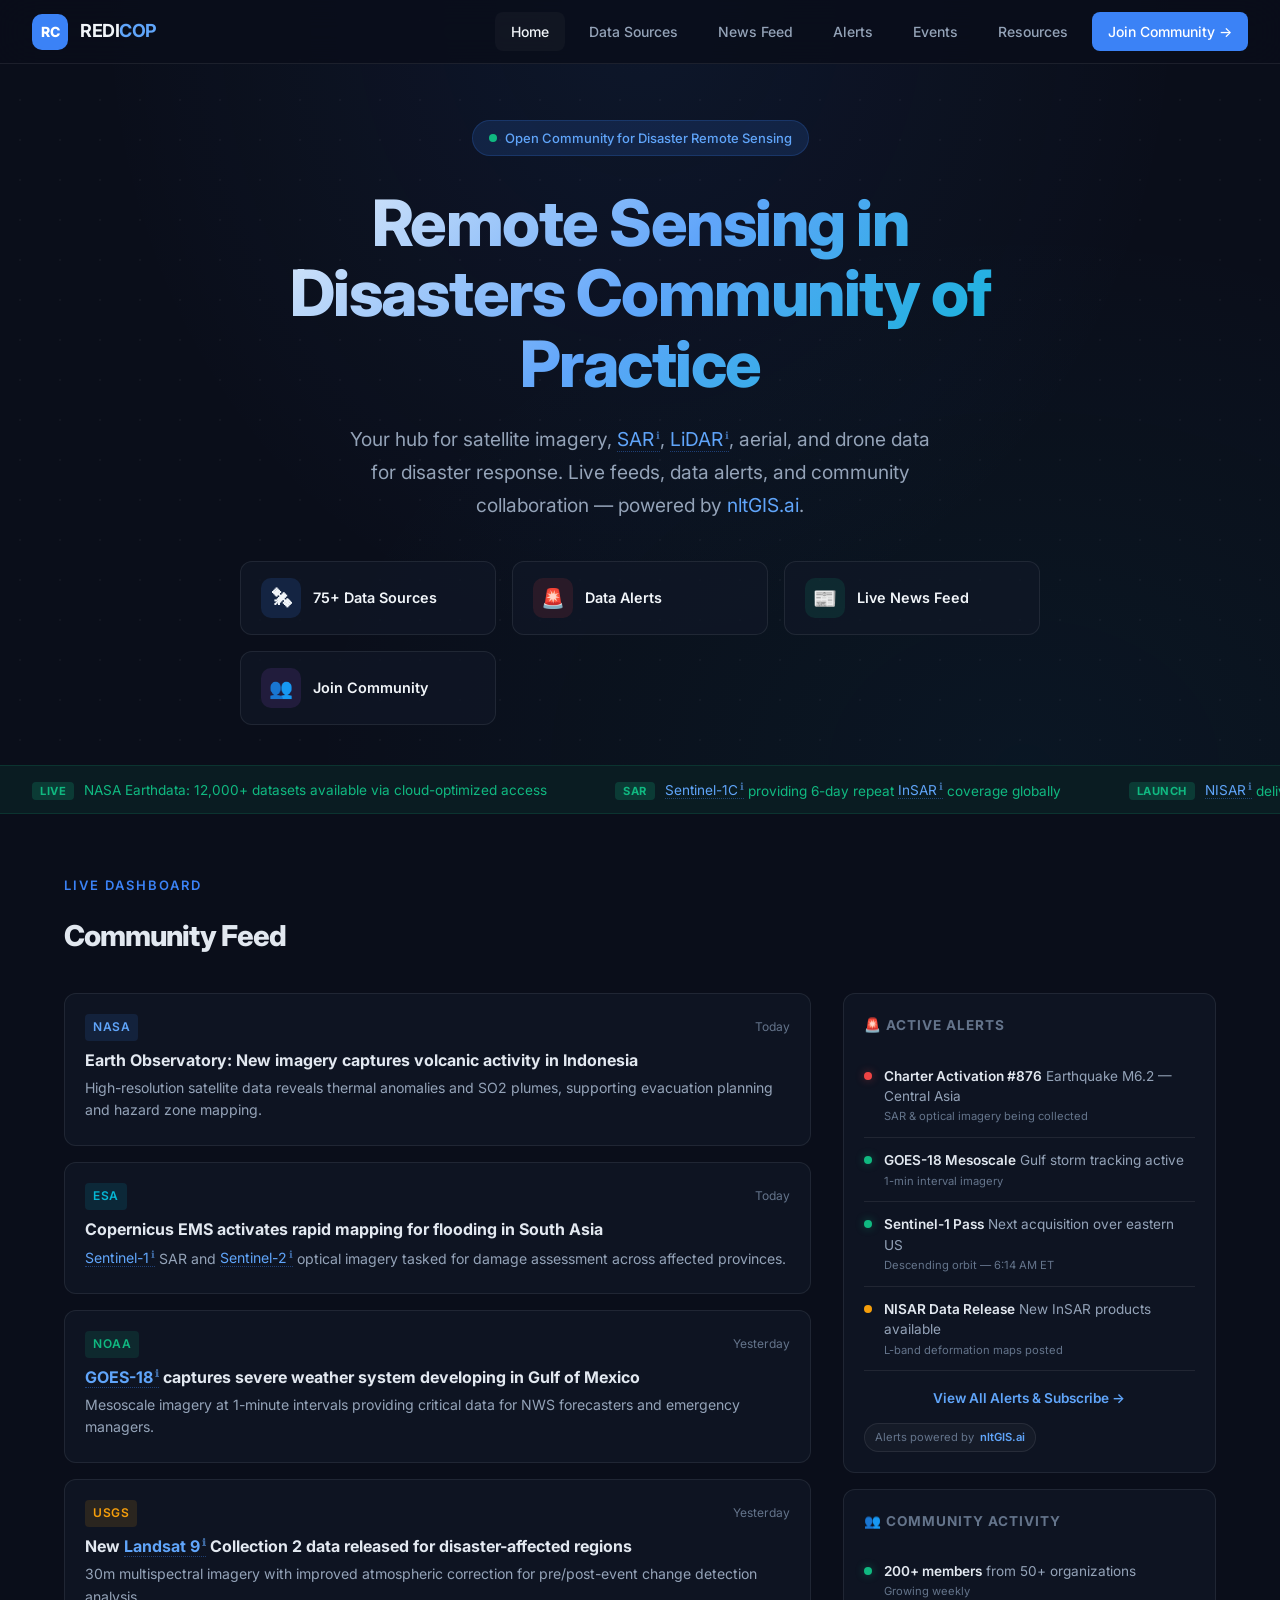
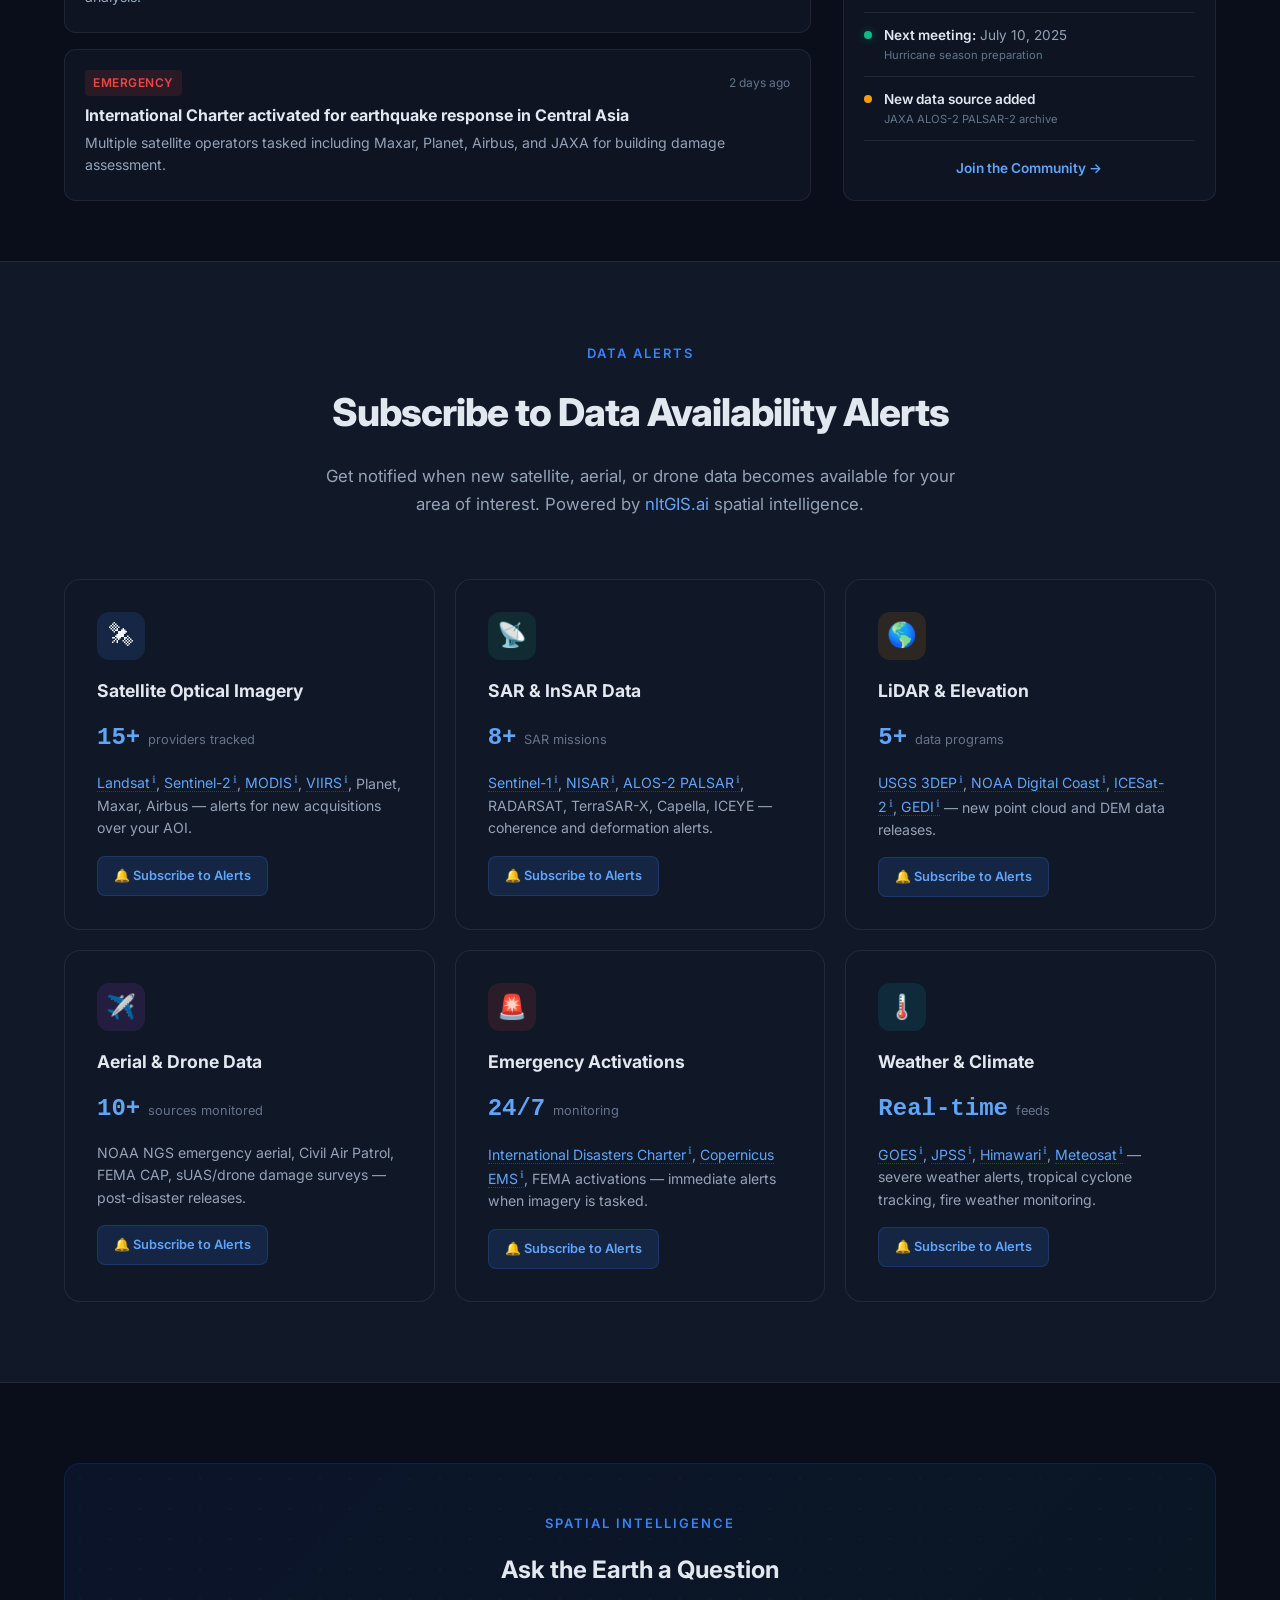
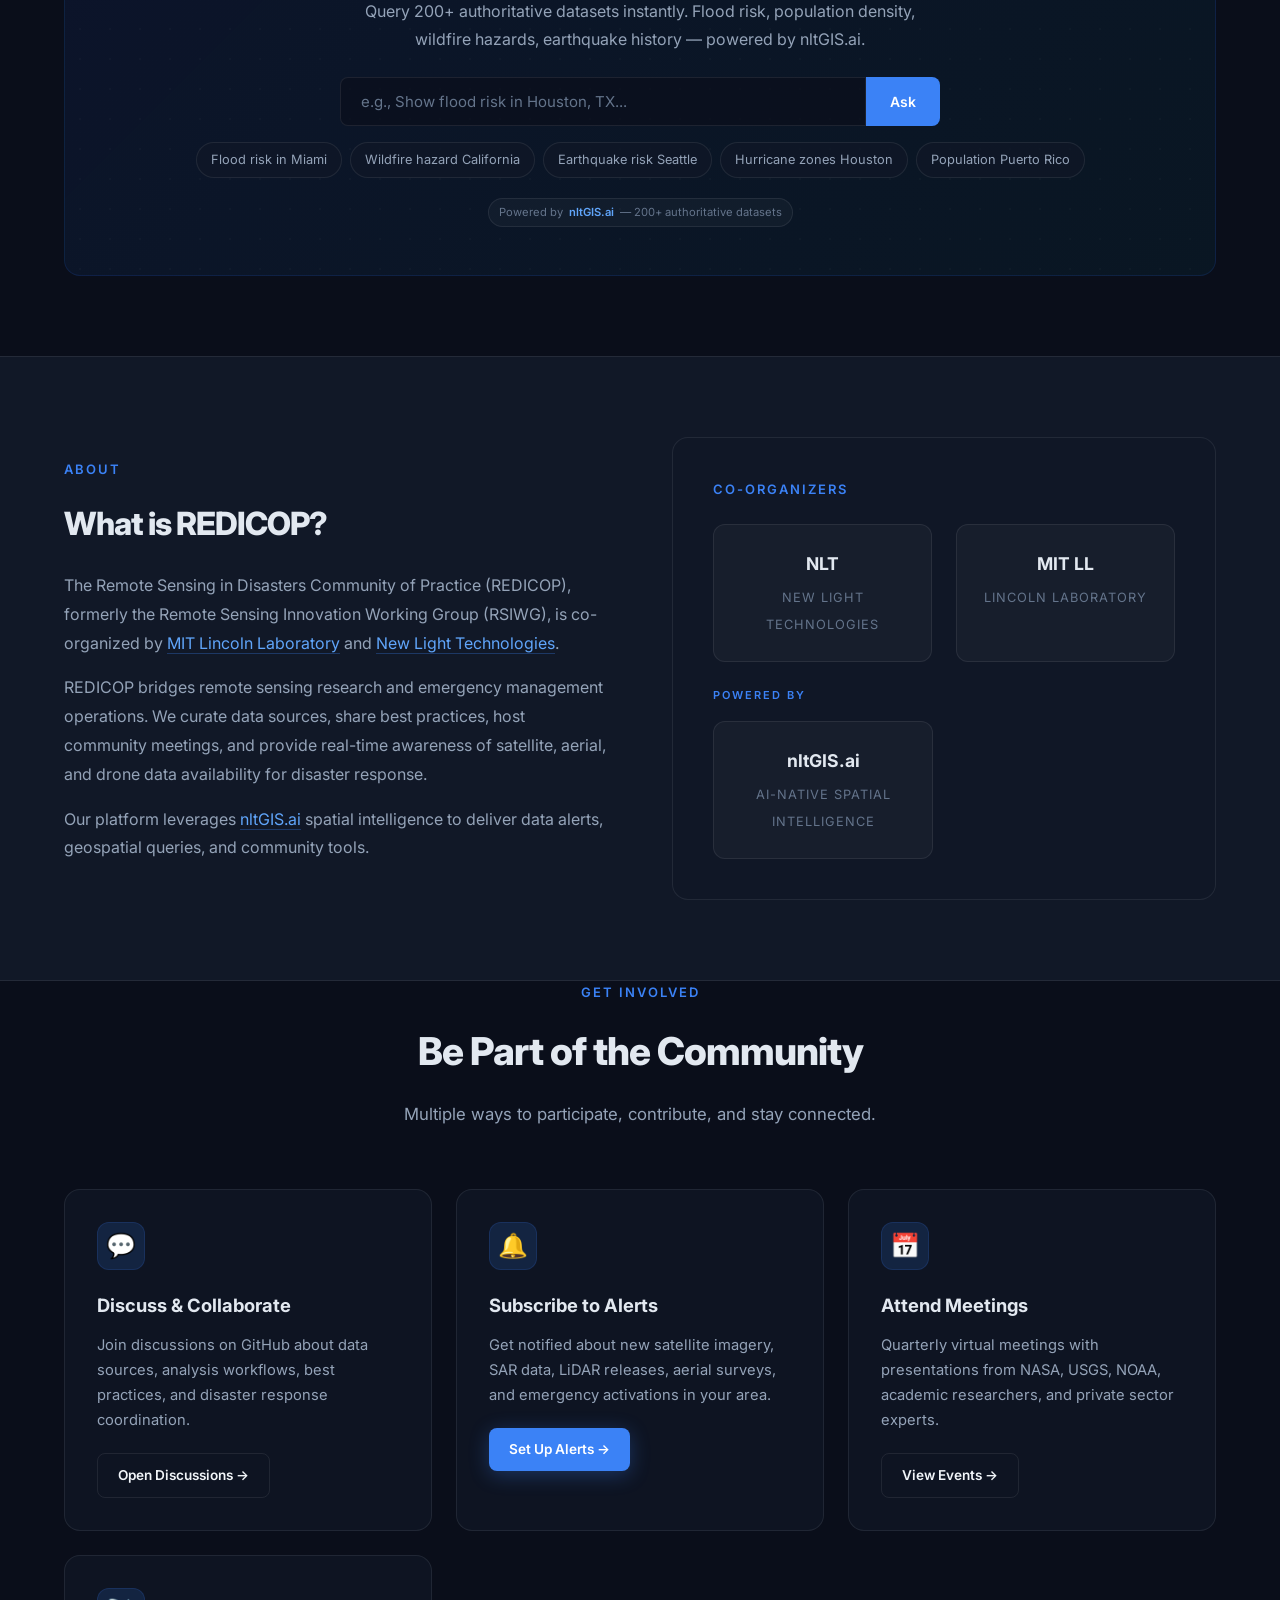
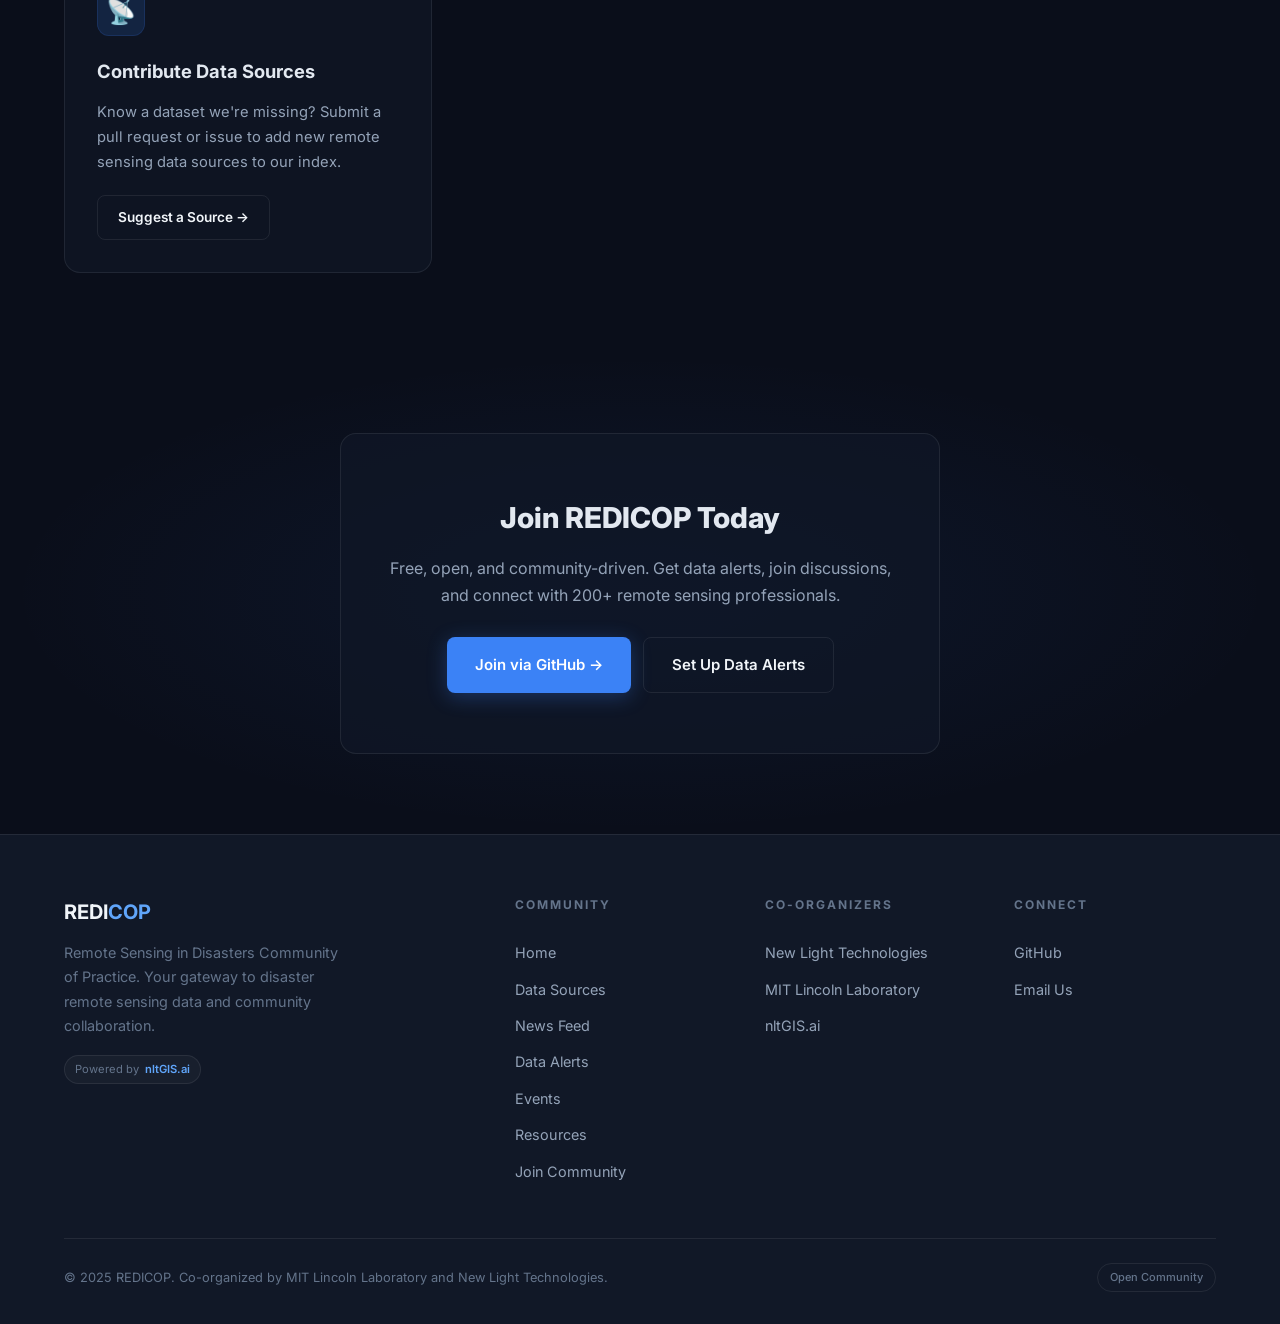
==== commit 6c64d6a9: "Update index.html" ====
--- a/index.html
+++ b/index.html
@@ -106,7 +106,7 @@
     <div class="hero-content">
       <div class="hero-badge"><span class="pulse"></span> Open Community for Disaster Remote Sensing</div>
       <h1>Remote Sensing in Disasters Community of Practice</h1>
-      <p class="hero-sub">Your hub for satellite imagery, SAR, LiDAR, aerial, and drone data for disaster response. Live feeds, data alerts, and community collaboration &mdash; powered by <a href="https://nltgis.ai" target="_blank" style="color:var(--accent-bright)">nltGIS.ai</a>.</p>
+      <p class="hero-sub">Your hub for satellite imagery, <span class="info-link" onclick="showPopup('sar')">SAR</span>, <span class="info-link" onclick="showPopup('lidar')">LiDAR</span>, aerial, and drone data for disaster response. Live feeds, data alerts, and community collaboration &mdash; powered by <a href="https://nltgis.ai" target="_blank" style="color:var(--accent-bright)">nltGIS.ai</a>.</p>
       <div class="quick-actions" style="max-width:900px;margin:2rem auto 0">
         <a href="data-sources.html" class="qa-btn"><div class="qa-icon blue">&#128752;</div>75+ Data Sources</a>
         <a href="alerts.html" class="qa-btn"><div class="qa-icon red">&#128680;</div>Data Alerts</a>
@@ -119,15 +119,15 @@
   <div class="live-ticker">
     <div class="ticker-wrap" id="tickerWrap">
       <span class="ticker-item"><span class="ticker-badge">Live</span> NASA Earthdata: 12,000+ datasets available via cloud-optimized access</span>
-      <span class="ticker-item"><span class="ticker-badge">SAR</span> Sentinel-1C providing 6-day repeat InSAR coverage globally</span>
-      <span class="ticker-item"><span class="ticker-badge">Launch</span> NISAR delivering first L-band &amp; S-band SAR data products</span>
-      <span class="ticker-item"><span class="ticker-badge">LiDAR</span> USGS 3DEP: National elevation data updated with new acquisitions</span>
+      <span class="ticker-item"><span class="ticker-badge">SAR</span> <span class="info-link" onclick="showPopup('sentinel1');event.stopPropagation()">Sentinel-1C</span> providing 6-day repeat <span class="info-link" onclick="showPopup('insar');event.stopPropagation()">InSAR</span> coverage globally</span>
+      <span class="ticker-item"><span class="ticker-badge">Launch</span> <span class="info-link" onclick="showPopup('nisar');event.stopPropagation()">NISAR</span> delivering first L-band &amp; S-band SAR data products</span>
+      <span class="ticker-item"><span class="ticker-badge">LiDAR</span> <span class="info-link" onclick="showPopup('3dep');event.stopPropagation()">USGS 3DEP</span>: National elevation data updated with new acquisitions</span>
       <span class="ticker-item"><span class="ticker-badge">Alert</span> Disasters Charter: Active monitoring for cyclone response in Pacific</span>
       <span class="ticker-item"><span class="ticker-badge">Aerial</span> NOAA NGS emergency aerial imagery available post-disaster</span>
       <span class="ticker-item"><span class="ticker-badge">Live</span> NASA Earthdata: 12,000+ datasets available via cloud-optimized access</span>
-      <span class="ticker-item"><span class="ticker-badge">SAR</span> Sentinel-1C providing 6-day repeat InSAR coverage globally</span>
-      <span class="ticker-item"><span class="ticker-badge">Launch</span> NISAR delivering first L-band &amp; S-band SAR data products</span>
-      <span class="ticker-item"><span class="ticker-badge">LiDAR</span> USGS 3DEP: National elevation data updated with new acquisitions</span>
+      <span class="ticker-item"><span class="ticker-badge">SAR</span> <span class="info-link" onclick="showPopup('sentinel1');event.stopPropagation()">Sentinel-1C</span> providing 6-day repeat <span class="info-link" onclick="showPopup('insar');event.stopPropagation()">InSAR</span> coverage globally</span>
+      <span class="ticker-item"><span class="ticker-badge">Launch</span> <span class="info-link" onclick="showPopup('nisar');event.stopPropagation()">NISAR</span> delivering first L-band &amp; S-band SAR data products</span>
+      <span class="ticker-item"><span class="ticker-badge">LiDAR</span> <span class="info-link" onclick="showPopup('3dep');event.stopPropagation()">USGS 3DEP</span>: National elevation data updated with new acquisitions</span>
       <span class="ticker-item"><span class="ticker-badge">Alert</span> Disasters Charter: Active monitoring for cyclone response in Pacific</span>
       <span class="ticker-item"><span class="ticker-badge">Aerial</span> NOAA NGS emergency aerial imagery available post-disaster</span>
     </div>
@@ -138,9 +138,9 @@
     <div class="live-feed">
       <div class="feed-main" id="newsFeed">
         <div class="feed-item"><div class="feed-item-header"><span class="feed-source nasa">NASA</span><span class="feed-time">Today</span></div><h4><a href="https://earthobservatory.nasa.gov/" target="_blank">Earth Observatory: New imagery captures volcanic activity in Indonesia</a></h4><p>High-resolution satellite data reveals thermal anomalies and SO2 plumes, supporting evacuation planning and hazard zone mapping.</p></div>
-        <div class="feed-item"><div class="feed-item-header"><span class="feed-source esa">ESA</span><span class="feed-time">Today</span></div><h4><a href="https://www.esa.int/Applications/Observing_the_Earth/Copernicus" target="_blank">Copernicus EMS activates rapid mapping for flooding in South Asia</a></h4><p>Sentinel-1 SAR and Sentinel-2 optical imagery tasked for damage assessment across affected provinces.</p></div>
-        <div class="feed-item"><div class="feed-item-header"><span class="feed-source noaa">NOAA</span><span class="feed-time">Yesterday</span></div><h4><a href="https://www.nesdis.noaa.gov/" target="_blank">GOES-18 captures severe weather system developing in Gulf of Mexico</a></h4><p>Mesoscale imagery at 1-minute intervals providing critical data for NWS forecasters and emergency managers.</p></div>
-        <div class="feed-item"><div class="feed-item-header"><span class="feed-source usgs">USGS</span><span class="feed-time">Yesterday</span></div><h4><a href="https://www.usgs.gov/landsat-missions" target="_blank">New Landsat 9 Collection 2 data released for disaster-affected regions</a></h4><p>30m multispectral imagery with improved atmospheric correction for pre/post-event change detection analysis.</p></div>
+        <div class="feed-item"><div class="feed-item-header"><span class="feed-source esa">ESA</span><span class="feed-time">Today</span></div><h4><a href="https://www.esa.int/Applications/Observing_the_Earth/Copernicus" target="_blank">Copernicus EMS activates rapid mapping for flooding in South Asia</a></h4><p><span class="info-link" onclick="showPopup('sentinel1')">Sentinel-1</span> SAR and <span class="info-link" onclick="showPopup('sentinel2')">Sentinel-2</span> optical imagery tasked for damage assessment across affected provinces.</p></div>
+        <div class="feed-item"><div class="feed-item-header"><span class="feed-source noaa">NOAA</span><span class="feed-time">Yesterday</span></div><h4><a href="https://www.nesdis.noaa.gov/" target="_blank"><span class="info-link" onclick="showPopup('goes')">GOES-18</span> captures severe weather system developing in Gulf of Mexico</a></h4><p>Mesoscale imagery at 1-minute intervals providing critical data for NWS forecasters and emergency managers.</p></div>
+        <div class="feed-item"><div class="feed-item-header"><span class="feed-source usgs">USGS</span><span class="feed-time">Yesterday</span></div><h4><a href="https://www.usgs.gov/landsat-missions" target="_blank">New <span class="info-link" onclick="showPopup('landsat')">Landsat 9</span> Collection 2 data released for disaster-affected regions</a></h4><p>30m multispectral imagery with improved atmospheric correction for pre/post-event change detection analysis.</p></div>
         <div class="feed-item"><div class="feed-item-header"><span class="feed-source alert">Emergency</span><span class="feed-time">2 days ago</span></div><h4><a href="https://disasterscharter.org" target="_blank">International Charter activated for earthquake response in Central Asia</a></h4><p>Multiple satellite operators tasked including Maxar, Planet, Airbus, and JAXA for building damage assessment.</p></div>
       </div>
       <div class="feed-sidebar">
@@ -168,12 +168,12 @@
     <div class="container">
       <div class="section-header"><div class="section-label">Data Alerts</div><h2 class="section-title">Subscribe to Data Availability Alerts</h2><p class="section-desc">Get notified when new satellite, aerial, or drone data becomes available for your area of interest. Powered by <a href="https://nltgis.ai" target="_blank" style="color:var(--accent-bright)">nltGIS.ai</a> spatial intelligence.</p></div>
       <div class="data-alerts-grid">
-        <div class="data-alert-card"><div class="dac-icon" style="background:var(--accent-glow)">&#128752;</div><h3>Satellite Optical Imagery</h3><div class="dac-count"><span class="count">15+</span><span class="count-label">providers tracked</span></div><p>Landsat, Sentinel-2, MODIS, VIIRS, Planet, Maxar, Airbus &mdash; alerts for new acquisitions over your AOI.</p><a href="alerts.html" class="dac-subscribe">&#128276; Subscribe to Alerts</a></div>
-        <div class="data-alert-card"><div class="dac-icon" style="background:rgba(16,185,129,.12)">&#128225;</div><h3>SAR &amp; InSAR Data</h3><div class="dac-count"><span class="count">8+</span><span class="count-label">SAR missions</span></div><p>Sentinel-1, NISAR, ALOS-2 PALSAR, RADARSAT, TerraSAR-X, Capella, ICEYE &mdash; coherence and deformation alerts.</p><a href="alerts.html" class="dac-subscribe">&#128276; Subscribe to Alerts</a></div>
-        <div class="data-alert-card"><div class="dac-icon" style="background:rgba(245,158,11,.12)">&#127758;</div><h3>LiDAR &amp; Elevation</h3><div class="dac-count"><span class="count">5+</span><span class="count-label">data programs</span></div><p>USGS 3DEP, NOAA Digital Coast, ICESat-2, GEDI &mdash; new point cloud and DEM data releases.</p><a href="alerts.html" class="dac-subscribe">&#128276; Subscribe to Alerts</a></div>
+        <div class="data-alert-card"><div class="dac-icon" style="background:var(--accent-glow)">&#128752;</div><h3>Satellite Optical Imagery</h3><div class="dac-count"><span class="count">15+</span><span class="count-label">providers tracked</span></div><p><span class="info-link" onclick="showPopup('landsat')">Landsat</span>, <span class="info-link" onclick="showPopup('sentinel2')">Sentinel-2</span>, <span class="info-link" onclick="showPopup('modis')">MODIS</span>, <span class="info-link" onclick="showPopup('viirs')">VIIRS</span>, Planet, Maxar, Airbus &mdash; alerts for new acquisitions over your AOI.</p><a href="alerts.html" class="dac-subscribe">&#128276; Subscribe to Alerts</a></div>
+        <div class="data-alert-card"><div class="dac-icon" style="background:rgba(16,185,129,.12)">&#128225;</div><h3>SAR &amp; InSAR Data</h3><div class="dac-count"><span class="count">8+</span><span class="count-label">SAR missions</span></div><p><span class="info-link" onclick="showPopup('sentinel1')">Sentinel-1</span>, <span class="info-link" onclick="showPopup('nisar')">NISAR</span>, <span class="info-link" onclick="showPopup('alos2')">ALOS-2 PALSAR</span>, RADARSAT, TerraSAR-X, Capella, ICEYE &mdash; coherence and deformation alerts.</p><a href="alerts.html" class="dac-subscribe">&#128276; Subscribe to Alerts</a></div>
+        <div class="data-alert-card"><div class="dac-icon" style="background:rgba(245,158,11,.12)">&#127758;</div><h3>LiDAR &amp; Elevation</h3><div class="dac-count"><span class="count">5+</span><span class="count-label">data programs</span></div><p><span class="info-link" onclick="showPopup('3dep')">USGS 3DEP</span>, <span class="info-link" onclick="showPopup('digitalcoast')">NOAA Digital Coast</span>, <span class="info-link" onclick="showPopup('icesat2')">ICESat-2</span>, <span class="info-link" onclick="showPopup('gedi')">GEDI</span> &mdash; new point cloud and DEM data releases.</p><a href="alerts.html" class="dac-subscribe">&#128276; Subscribe to Alerts</a></div>
         <div class="data-alert-card"><div class="dac-icon" style="background:rgba(168,85,247,.12)">&#9992;&#65039;</div><h3>Aerial &amp; Drone Data</h3><div class="dac-count"><span class="count">10+</span><span class="count-label">sources monitored</span></div><p>NOAA NGS emergency aerial, Civil Air Patrol, FEMA CAP, sUAS/drone damage surveys &mdash; post-disaster releases.</p><a href="alerts.html" class="dac-subscribe">&#128276; Subscribe to Alerts</a></div>
-        <div class="data-alert-card"><div class="dac-icon" style="background:rgba(239,68,68,.12)">&#128680;</div><h3>Emergency Activations</h3><div class="dac-count"><span class="count">24/7</span><span class="count-label">monitoring</span></div><p>International Disasters Charter, Copernicus EMS, FEMA activations &mdash; immediate alerts when imagery is tasked.</p><a href="alerts.html" class="dac-subscribe">&#128276; Subscribe to Alerts</a></div>
-        <div class="data-alert-card"><div class="dac-icon" style="background:rgba(6,182,212,.12)">&#127777;&#65039;</div><h3>Weather &amp; Climate</h3><div class="dac-count"><span class="count">Real-time</span><span class="count-label">feeds</span></div><p>GOES, JPSS, Himawari, Meteosat &mdash; severe weather alerts, tropical cyclone tracking, fire weather monitoring.</p><a href="alerts.html" class="dac-subscribe">&#128276; Subscribe to Alerts</a></div>
+        <div class="data-alert-card"><div class="dac-icon" style="background:rgba(239,68,68,.12)">&#128680;</div><h3>Emergency Activations</h3><div class="dac-count"><span class="count">24/7</span><span class="count-label">monitoring</span></div><p><span class="info-link" onclick="showPopup('charter')">International Disasters Charter</span>, <span class="info-link" onclick="showPopup('copernicus-ems')">Copernicus EMS</span>, FEMA activations &mdash; immediate alerts when imagery is tasked.</p><a href="alerts.html" class="dac-subscribe">&#128276; Subscribe to Alerts</a></div>
+        <div class="data-alert-card"><div class="dac-icon" style="background:rgba(6,182,212,.12)">&#127777;&#65039;</div><h3>Weather &amp; Climate</h3><div class="dac-count"><span class="count">Real-time</span><span class="count-label">feeds</span></div><p><span class="info-link" onclick="showPopup('goes')">GOES</span>, <span class="info-link" onclick="showPopup('jpss')">JPSS</span>, <span class="info-link" onclick="showPopup('himawari')">Himawari</span>, <span class="info-link" onclick="showPopup('meteosat')">Meteosat</span> &mdash; severe weather alerts, tropical cyclone tracking, fire weather monitoring.</p><a href="alerts.html" class="dac-subscribe">&#128276; Subscribe to Alerts</a></div>
       </div>
     </div>
   </section>
@@ -253,5 +253,99 @@
     </div>
   </footer>
 
+
+<!-- ═══ POPUP OVERLAY ═══ -->
+<div class="popup-overlay" id="popupOverlay" onclick="closePopup()"></div>
+<div class="info-popup" id="infoPopup">
+  <div class="popup-header">
+    <h3><span class="popup-icon" id="popupIcon"></span> <span id="popupTitle"></span></h3>
+    <button class="popup-close" onclick="closePopup()">&times;</button>
+  </div>
+  <div class="popup-body" id="popupBody"></div>
+  <div class="popup-footer" id="popupFooter"></div>
+</div>
+
+<script>
+const popupData = {
+  'sar': { icon: '&#128225;', title: 'Synthetic Aperture Radar (SAR)',
+    body: '<p>SAR is an active microwave remote sensing technology that transmits radar pulses and records the reflected signal. Unlike optical sensors, SAR can image the Earth\'s surface through clouds, rain, smoke, and darkness, making it critical for disaster response.</p><p>SAR measures backscatter intensity and phase. Different frequency bands (L-band, C-band, X-band) penetrate vegetation and soil to varying depths. Key applications include flood mapping, ground deformation monitoring, oil spill detection, and building damage assessment.</p><div class="popup-meta"><span class="popup-tag">Active Sensor</span><span class="popup-tag">All-Weather</span><span class="popup-tag">Day/Night</span></div>',
+    footer: '<a href="data-sources.html" class="btn btn-primary">View SAR Data Sources</a><a href="https://www.earthdata.nasa.gov/learn/backgrounders/what-is-sar" target="_blank" class="btn btn-outline">NASA SAR Guide &#8599;</a>' },
+  'insar': { icon: '&#128225;', title: 'Interferometric SAR (InSAR)',
+    body: '<p>InSAR is a technique that combines two or more SAR images to measure surface deformation with millimeter-level precision. By analyzing the phase difference between acquisitions, InSAR can detect ground subsidence, tectonic uplift, volcanic inflation, and infrastructure movement.</p><p>Applications include earthquake damage mapping, landslide monitoring, flood extent delineation using coherence change, and measuring post-seismic deformation. Key missions: NISAR (L+S band), Sentinel-1 (C-band), ALOS-2 PALSAR-2 (L-band).</p><div class="popup-meta"><span class="popup-tag">Phase Analysis</span><span class="popup-tag">mm-Level Precision</span><span class="popup-tag">Deformation</span></div>',
+    footer: '<a href="data-sources.html" class="btn btn-outline">View InSAR Sources</a>' },
+  'lidar': { icon: '&#127758;', title: 'Light Detection and Ranging (LiDAR)',
+    body: '<p>LiDAR is an active remote sensing technology that uses laser pulses to measure distances to the Earth\'s surface, producing high-resolution 3D point clouds and digital elevation models (DEMs).</p><p>Airborne LiDAR is used for topographic mapping, forest canopy height measurement, coastal erosion monitoring, and urban modeling. Spaceborne LiDAR missions include ICESat-2 (ice sheet/vegetation height) and GEDI (forest structure). USGS 3DEP is the national LiDAR program for the United States.</p><div class="popup-meta"><span class="popup-tag">Active Sensor</span><span class="popup-tag">3D Point Clouds</span><span class="popup-tag">Elevation Data</span></div>',
+    footer: '<a href="data-sources.html" class="btn btn-primary">View LiDAR Sources</a><a href="https://www.usgs.gov/3d-elevation-program" target="_blank" class="btn btn-outline">USGS 3DEP &#8599;</a>' },
+  'nisar': { icon: '&#128752;', title: 'NISAR (NASA-ISRO SAR)',
+    body: '<p>NISAR is a joint NASA and Indian Space Research Organisation (ISRO) mission launched in 2024 carrying both L-band and S-band SAR instruments. It is the first dual-frequency SAR satellite mission, designed to observe Earth\'s land and ice surfaces with 12-day repeat coverage.</p><p>NISAR provides unprecedented InSAR capabilities for measuring crustal deformation (earthquakes, volcanoes), ice sheet dynamics, vegetation biomass, and surface water changes. The L-band penetrates deeper into vegetation and soil than C-band systems like Sentinel-1.</p><div class="popup-meta"><span class="popup-tag">NASA + ISRO</span><span class="popup-tag">L-Band + S-Band</span><span class="popup-tag">12-Day Repeat</span></div>',
+    footer: '<a href="https://nisar.jpl.nasa.gov/" target="_blank" class="btn btn-primary">NISAR Mission &#8599;</a>' },
+  'sentinel1': { icon: '&#128752;', title: 'Sentinel-1 (ESA C-Band SAR)',
+    body: '<p>Sentinel-1 is the European Space Agency\'s (ESA) C-band SAR mission under the Copernicus programme. Sentinel-1A and 1C provide free, open-access SAR imagery with 6-day repeat coverage (at the equator) in Interferometric Wide (IW) swath mode at ~5x20m resolution.</p><p>Sentinel-1 is the workhorse for operational InSAR, flood mapping, sea ice monitoring, and ship detection. Data is freely available through Copernicus Open Access Hub and Alaska Satellite Facility (ASF).</p><div class="popup-meta"><span class="popup-tag">ESA / Copernicus</span><span class="popup-tag">C-Band SAR</span><span class="popup-tag">Free &amp; Open</span></div>',
+    footer: '<a href="https://dataspace.copernicus.eu/" target="_blank" class="btn btn-primary">Copernicus Data &#8599;</a><a href="https://search.asf.alaska.edu/" target="_blank" class="btn btn-outline">ASF Search &#8599;</a>' },
+  'sentinel2': { icon: '&#128752;', title: 'Sentinel-2 (ESA Multispectral)',
+    body: '<p>Sentinel-2 is ESA\'s multispectral optical imaging mission providing 10m-resolution imagery in 13 spectral bands with 5-day revisit. Key bands include visible (RGB), near-infrared (NIR), red edge, and shortwave infrared (SWIR).</p><p>Applications: vegetation health (NDVI), burn severity (NBR), water body mapping (NDWI), land cover classification, agricultural monitoring. Free and open data via Copernicus Data Space.</p><div class="popup-meta"><span class="popup-tag">ESA / Copernicus</span><span class="popup-tag">10m Optical</span><span class="popup-tag">13 Bands</span></div>',
+    footer: '<a href="https://dataspace.copernicus.eu/" target="_blank" class="btn btn-primary">Copernicus Data &#8599;</a>' },
+  'goes': { icon: '&#127777;', title: 'GOES (Geostationary Operational Environmental Satellites)',
+    body: '<p>GOES is NOAA\'s fleet of geostationary weather satellites providing continuous monitoring of the Western Hemisphere. The current GOES-R series (GOES-16, -17, -18, -19) carries the Advanced Baseline Imager (ABI) with 16 spectral bands at up to 0.5km resolution.</p><p>GOES provides mesoscale imagery at 1-minute intervals for severe weather tracking, fire detection, volcanic ash monitoring, and fog/low cloud analysis. Critical for hurricane tracking and emergency management.</p><div class="popup-meta"><span class="popup-tag">NOAA</span><span class="popup-tag">Geostationary</span><span class="popup-tag">Real-Time Weather</span></div>',
+    footer: '<a href="https://www.star.nesdis.noaa.gov/goes/" target="_blank" class="btn btn-primary">GOES Imagery &#8599;</a>' },
+  'landsat': { icon: '&#128752;', title: 'Landsat (USGS/NASA)',
+    body: '<p>Landsat is the longest-running continuous Earth observation program, operating since 1972. Landsat 8 and Landsat 9 provide 30m multispectral imagery in 11 bands with 8-day combined revisit. The Operational Land Imager (OLI) captures visible, NIR, and SWIR bands; the Thermal Infrared Sensor (TIRS) measures surface temperature.</p><p>Landsat data is free and open. Applications include land cover change detection, urban growth mapping, water quality assessment, and pre/post disaster damage analysis. Landsat Next is under development with 26 bands and 10-20m resolution.</p><div class="popup-meta"><span class="popup-tag">USGS / NASA</span><span class="popup-tag">30m Resolution</span><span class="popup-tag">Since 1972</span></div>',
+    footer: '<a href="https://www.usgs.gov/landsat-missions" target="_blank" class="btn btn-primary">Landsat Program &#8599;</a><a href="https://earthexplorer.usgs.gov/" target="_blank" class="btn btn-outline">EarthExplorer &#8599;</a>' },
+  'modis': { icon: '&#128752;', title: 'MODIS (Moderate Resolution Imaging Spectroradiometer)',
+    body: '<p>MODIS flies on NASA\'s Terra and Aqua satellites, providing daily global coverage in 36 spectral bands at 250m-1km resolution. MODIS is essential for large-scale monitoring of vegetation, fire, aerosols, ocean color, snow/ice, and land surface temperature.</p><p>Key products: active fire detection (MOD14), normalized burn ratio, NDVI composites, land surface temperature, and cloud properties. While lower resolution than Landsat, MODIS excels in daily monitoring and rapid change detection.</p><div class="popup-meta"><span class="popup-tag">NASA Terra/Aqua</span><span class="popup-tag">Daily Global</span><span class="popup-tag">36 Bands</span></div>',
+    footer: '<a href="https://modis.gsfc.nasa.gov/" target="_blank" class="btn btn-primary">MODIS &#8599;</a>' },
+  'viirs': { icon: '&#127777;', title: 'VIIRS (Visible Infrared Imaging Radiometer Suite)',
+    body: '<p>VIIRS flies on NOAA\'s JPSS polar-orbiting satellites (Suomi NPP, NOAA-20, NOAA-21). It provides 22 spectral bands at 375m-750m resolution with daily global coverage, serving as the operational successor to MODIS.</p><p>Key capabilities: nighttime lights/fire detection (Day-Night Band), active fire monitoring, sea surface temperature, ocean color, vegetation health indices, and aerosol optical depth. VIIRS data feeds into NOAA\'s operational environmental monitoring systems.</p><div class="popup-meta"><span class="popup-tag">NOAA JPSS</span><span class="popup-tag">Day-Night Band</span><span class="popup-tag">Operational</span></div>',
+    footer: '<a href="https://www.nesdis.noaa.gov/JPSS" target="_blank" class="btn btn-primary">JPSS/VIIRS &#8599;</a>' },
+  'alos2': { icon: '&#128225;', title: 'ALOS-2 PALSAR-2 (JAXA L-Band SAR)',
+    body: '<p>ALOS-2 is JAXA\'s Advanced Land Observing Satellite-2, carrying the PALSAR-2 L-band SAR instrument. L-band radar penetrates deeper into vegetation canopy than C-band (Sentinel-1) or X-band systems, making it valuable for forest biomass estimation and deformation monitoring in vegetated areas.</p><p>PALSAR-2 provides stripmap (10m), ScanSAR (100m), and spotlight (1-3m) modes. The successor ALOS-4 with PALSAR-3 launched in 2024 with improved capabilities including wider swath coverage.</p><div class="popup-meta"><span class="popup-tag">JAXA</span><span class="popup-tag">L-Band SAR</span><span class="popup-tag">Vegetation Penetration</span></div>',
+    footer: '<a href="https://www.eorc.jaxa.jp/ALOS-2/" target="_blank" class="btn btn-primary">ALOS-2 &#8599;</a>' },
+  '3dep': { icon: '&#127758;', title: 'USGS 3DEP (3D Elevation Program)',
+    body: '<p>The 3D Elevation Program (3DEP) is a USGS initiative to provide complete national LiDAR coverage for the United States. 3DEP acquires high-resolution elevation data using airborne LiDAR at Quality Level 2 (QL2) or better, producing point clouds and derived DEMs at 1-meter resolution.</p><p>Applications include flood risk mapping (FEMA Risk Rating 2.0), landslide susceptibility, coastal storm surge modeling, forest inventory, and infrastructure planning. Data is free through The National Map and USGS LiDAR Explorer.</p><div class="popup-meta"><span class="popup-tag">USGS</span><span class="popup-tag">National LiDAR</span><span class="popup-tag">1m DEMs</span></div>',
+    footer: '<a href="https://www.usgs.gov/3d-elevation-program" target="_blank" class="btn btn-primary">3DEP &#8599;</a><a href="https://apps.nationalmap.gov/lidar-explorer/" target="_blank" class="btn btn-outline">LiDAR Explorer &#8599;</a>' },
+  'icesat2': { icon: '&#127758;', title: 'ICESat-2 (Ice, Cloud & Land Elevation Satellite)',
+    body: '<p>ICESat-2 is a NASA mission carrying the ATLAS laser altimeter, measuring surface elevation using photon-counting LiDAR technology. It provides precise elevation measurements of ice sheets, glaciers, sea ice freeboard, vegetation canopy height, and inland water levels.</p><p>ICESat-2 measures along-track profiles (not continuous swaths) with ~0.7m footprint and ~17m along-track spacing. Data enables ice sheet mass balance studies, forest biomass estimation, and inland water level monitoring.</p><div class="popup-meta"><span class="popup-tag">NASA</span><span class="popup-tag">Laser Altimetry</span><span class="popup-tag">Ice &amp; Vegetation</span></div>',
+    footer: '<a href="https://icesat-2.gsfc.nasa.gov/" target="_blank" class="btn btn-primary">ICESat-2 &#8599;</a>' },
+  'gedi': { icon: '&#127794;', title: 'GEDI (Global Ecosystem Dynamics Investigation)',
+    body: '<p>GEDI is a NASA full-waveform LiDAR instrument that operated on the International Space Station (ISS) from 2019-2023. It measured vegetation 3D structure, canopy height, and above-ground biomass density across the tropics and temperate regions (between 51.6\u00b0N and 51.6\u00b0S).</p><p>GEDI data provides the most comprehensive global forest canopy height and biomass estimates available, supporting carbon cycle science and REDD+ programs.</p><div class="popup-meta"><span class="popup-tag">NASA / ISS</span><span class="popup-tag">Full-Waveform LiDAR</span><span class="popup-tag">Forest Biomass</span></div>',
+    footer: '<a href="https://gedi.umd.edu/" target="_blank" class="btn btn-primary">GEDI &#8599;</a>' },
+  'digitalcoast': { icon: '&#127754;', title: 'NOAA Digital Coast',
+    body: '<p>NOAA Digital Coast provides coastal intelligence data, tools, and training for the coastal management community. It hosts elevation data (LiDAR, bathymetry), land cover, imagery, and socioeconomic data for US coastal areas.</p><p>Key tools include the Sea Level Rise Viewer, Coastal Flood Exposure Mapper, and the Coastal Change Analysis Program (C-CAP) land cover data. Essential for coastal resilience planning and storm surge modeling.</p><div class="popup-meta"><span class="popup-tag">NOAA OCM</span><span class="popup-tag">Coastal Data</span><span class="popup-tag">Free Tools</span></div>',
+    footer: '<a href="https://coast.noaa.gov/digitalcoast/" target="_blank" class="btn btn-primary">Digital Coast &#8599;</a>' },
+  'jpss': { icon: '&#127777;', title: 'JPSS (Joint Polar Satellite System)',
+    body: '<p>JPSS is NOAA\'s operational polar-orbiting satellite system providing global environmental data for weather forecasting, climate monitoring, and environmental assessment. The constellation includes Suomi NPP, NOAA-20, and NOAA-21.</p><p>JPSS satellites carry VIIRS (imaging), CrIS (atmospheric sounding), ATMS (microwave sounding), and OMPS (ozone mapping). Data supports 7-day weather forecasts, fire detection, sea surface temperature, and vegetation monitoring.</p><div class="popup-meta"><span class="popup-tag">NOAA</span><span class="popup-tag">Polar Orbit</span><span class="popup-tag">Weather Forecasting</span></div>',
+    footer: '<a href="https://www.nesdis.noaa.gov/JPSS" target="_blank" class="btn btn-primary">JPSS &#8599;</a>' },
+  'himawari': { icon: '&#127777;', title: 'Himawari (JMA Geostationary)',
+    body: '<p>Himawari-8 and Himawari-9 are Japan Meteorological Agency (JMA) geostationary weather satellites monitoring the Asia-Pacific region. They carry the Advanced Himawari Imager (AHI) with 16 spectral bands similar to GOES ABI.</p><p>Himawari provides 10-minute full-disk imagery and 2.5-minute rapid scan for severe weather monitoring, typhoon tracking, volcanic ash detection, and wildfire monitoring in the Asia-Pacific region.</p><div class="popup-meta"><span class="popup-tag">JMA (Japan)</span><span class="popup-tag">Geostationary</span><span class="popup-tag">Asia-Pacific</span></div>',
+    footer: '<a href="https://www.data.jma.go.jp/mscweb/en/himawari89/" target="_blank" class="btn btn-primary">Himawari &#8599;</a>' },
+  'meteosat': { icon: '&#127777;', title: 'Meteosat (EUMETSAT Geostationary)',
+    body: '<p>Meteosat is the European geostationary weather satellite series operated by EUMETSAT. The Meteosat Third Generation (MTG) features the Flexible Combined Imager (FCI) with 16 channels and a Lightning Imager for real-time lightning detection.</p><p>Meteosat provides continuous monitoring of Europe, Africa, and the Atlantic. MTG-I1 launched in 2022 with improved spatial and temporal resolution for nowcasting, severe weather detection, and climate monitoring.</p><div class="popup-meta"><span class="popup-tag">EUMETSAT</span><span class="popup-tag">Geostationary</span><span class="popup-tag">Europe/Africa</span></div>',
+    footer: '<a href="https://www.eumetsat.int/" target="_blank" class="btn btn-primary">EUMETSAT &#8599;</a>' },
+  'charter': { icon: '&#128680;', title: 'International Charter: Space and Major Disasters',
+    body: '<p>The International Charter provides a unified system of space data acquisition and delivery to those affected by natural or man-made disasters through Authorized Users. Since its founding in 2000, the Charter has been activated 800+ times in 130+ countries.</p><p>When activated, Charter member agencies (ESA, NASA, JAXA, CNES, CSA, ISRO, and others) task their satellites to acquire imagery over the disaster area. Data is provided free of charge to support emergency response. Activation typically occurs through national civil protection agencies.</p><div class="popup-meta"><span class="popup-tag">800+ Activations</span><span class="popup-tag">17 Member Agencies</span><span class="popup-tag">Free Imagery</span></div>',
+    footer: '<a href="https://disasterscharter.org" target="_blank" class="btn btn-primary">Disasters Charter &#8599;</a>' },
+  'copernicus-ems': { icon: '&#128680;', title: 'Copernicus Emergency Management Service',
+    body: '<p>Copernicus EMS provides timely geospatial information derived from satellite imagery and other geospatial data sources for emergency response and disaster risk management. It has two components: rapid mapping (activated within hours) and risk/recovery mapping.</p><p>Rapid mapping products include reference maps, delineation maps (flood/fire extent), grading maps (damage assessment), and monitoring maps. Products are generated using Sentinel-1/2, VHR optical, and other available imagery. All products are freely available online.</p><div class="popup-meta"><span class="popup-tag">EU / Copernicus</span><span class="popup-tag">Rapid Mapping</span><span class="popup-tag">Free Products</span></div>',
+    footer: '<a href="https://emergency.copernicus.eu/" target="_blank" class="btn btn-primary">Copernicus EMS &#8599;</a>' }
+};
+
+function showPopup(id) {
+  var data = popupData[id];
+  if (!data) return;
+  document.getElementById('popupIcon').innerHTML = data.icon;
+  document.getElementById('popupTitle').innerHTML = data.title;
+  document.getElementById('popupBody').innerHTML = data.body;
+  document.getElementById('popupFooter').innerHTML = data.footer;
+  document.getElementById('popupOverlay').classList.add('active');
+  document.getElementById('infoPopup').classList.add('active');
+  document.body.style.overflow = 'hidden';
+}
+function closePopup() {
+  document.getElementById('popupOverlay').classList.remove('active');
+  document.getElementById('infoPopup').classList.remove('active');
+  document.body.style.overflow = '';
+}
+document.addEventListener('keydown', function(e) { if (e.key === 'Escape') closePopup(); });
+</script>
 </body>
 </html>
--- a/style.css
+++ b/style.css
@@ -386,3 +386,359 @@
     .event-card { grid-template-columns: 1fr; }
     .meeting-hero .container { grid-template-columns: 1fr; gap: 40px; }
 }
+
+
+/* ── INFO POPUP / TOOLTIP SYSTEM ── */
+.info-link {
+  color: var(--accent-bright);
+  cursor: pointer;
+  border-bottom: 1px dotted rgba(59,130,246,0.4);
+  transition: all var(--transition);
+  position: relative;
+  text-decoration: none;
+}
+.info-link:hover {
+  color: var(--accent-teal);
+  border-bottom-color: var(--accent-teal);
+}
+.info-link::after {
+  content: '\2139';
+  font-size: 10px;
+  vertical-align: super;
+  margin-left: 2px;
+  opacity: 0.6;
+}
+
+/* Popup overlay */
+.popup-overlay {
+  position: fixed;
+  inset: 0;
+  background: rgba(0, 0, 0, 0.6);
+  backdrop-filter: blur(4px);
+  -webkit-backdrop-filter: blur(4px);
+  z-index: 9998;
+  opacity: 0;
+  visibility: hidden;
+  transition: all 0.3s ease;
+}
+.popup-overlay.active {
+  opacity: 1;
+  visibility: visible;
+}
+
+/* Popup card */
+.info-popup {
+  position: fixed;
+  top: 50%;
+  left: 50%;
+  transform: translate(-50%, -50%) scale(0.9);
+  z-index: 9999;
+  background: var(--bg-secondary);
+  border: 1px solid var(--border-glass);
+  border-radius: var(--radius-lg);
+  padding: 0;
+  max-width: 520px;
+  width: calc(100% - 40px);
+  box-shadow: 0 20px 60px rgba(0, 0, 0, 0.5), var(--shadow-glow);
+  opacity: 0;
+  visibility: hidden;
+  transition: all 0.3s cubic-bezier(0.4, 0, 0.2, 1);
+  overflow: hidden;
+}
+.info-popup.active {
+  opacity: 1;
+  visibility: visible;
+  transform: translate(-50%, -50%) scale(1);
+}
+
+.popup-header {
+  display: flex;
+  align-items: center;
+  justify-content: space-between;
+  padding: 20px 24px 16px;
+  border-bottom: 1px solid var(--border-glass);
+  background: rgba(59,130,246,0.03);
+}
+.popup-header h3 {
+  font-size: 1.1rem;
+  font-weight: 700;
+  color: var(--text-heading);
+  display: flex;
+  align-items: center;
+  gap: 8px;
+}
+.popup-header h3 .popup-icon {
+  font-size: 20px;
+}
+.popup-close {
+  width: 32px;
+  height: 32px;
+  display: flex;
+  align-items: center;
+  justify-content: center;
+  background: var(--bg-glass);
+  border: 1px solid var(--border-glass);
+  border-radius: 50%;
+  color: var(--text-secondary);
+  cursor: pointer;
+  font-size: 18px;
+  transition: all var(--transition);
+  line-height: 1;
+}
+.popup-close:hover {
+  background: rgba(239,68,68,0.1);
+  border-color: rgba(239,68,68,0.3);
+  color: var(--danger);
+}
+
+.popup-body {
+  padding: 20px 24px;
+  max-height: 400px;
+  overflow-y: auto;
+}
+.popup-body p {
+  font-size: 0.95rem;
+  color: var(--text-secondary);
+  line-height: 1.8;
+  margin-bottom: 12px;
+}
+.popup-body p:last-child {
+  margin-bottom: 0;
+}
+.popup-body .popup-meta {
+  display: flex;
+  flex-wrap: wrap;
+  gap: 8px;
+  margin-top: 16px;
+  padding-top: 16px;
+  border-top: 1px solid var(--border-glass);
+}
+.popup-body .popup-tag {
+  display: inline-flex;
+  align-items: center;
+  gap: 4px;
+  background: var(--accent-glow);
+  border: 1px solid rgba(59,130,246,0.15);
+  padding: 4px 10px;
+  border-radius: 100px;
+  font-size: 11px;
+  color: var(--accent-bright);
+  font-weight: 500;
+}
+
+.popup-footer {
+  padding: 16px 24px 20px;
+  border-top: 1px solid var(--border-glass);
+  display: flex;
+  gap: 12px;
+  align-items: center;
+  flex-wrap: wrap;
+}
+.popup-footer .btn {
+  padding: 10px 20px;
+  font-size: 13px;
+}
+.popup-footer .popup-source {
+  font-size: 12px;
+  color: var(--text-muted);
+  margin-left: auto;
+}
+
+/* ── EVENT DETAIL POPUP ── */
+.popup-body .event-detail-grid {
+  display: grid;
+  grid-template-columns: auto 1fr;
+  gap: 8px 16px;
+  margin: 16px 0;
+  font-size: 0.9rem;
+}
+.popup-body .event-detail-grid dt {
+  color: var(--text-muted);
+  font-weight: 600;
+  text-transform: uppercase;
+  font-size: 11px;
+  letter-spacing: 0.5px;
+  padding-top: 2px;
+}
+.popup-body .event-detail-grid dd {
+  color: var(--text-secondary);
+}
+.popup-body .event-topics {
+  display: flex;
+  flex-wrap: wrap;
+  gap: 6px;
+  margin-top: 12px;
+}
+.popup-body .event-topic-tag {
+  background: rgba(6,182,212,0.1);
+  border: 1px solid rgba(6,182,212,0.2);
+  color: var(--accent-teal);
+  padding: 3px 10px;
+  border-radius: 100px;
+  font-size: 11px;
+  font-weight: 500;
+}
+
+/* ── ENHANCED EVENT CARDS ── */
+.event-card-enhanced {
+  background: var(--bg-card);
+  border: 1px solid var(--border-glass);
+  border-radius: var(--radius-lg);
+  padding: 0;
+  margin-bottom: 20px;
+  transition: all var(--transition);
+  overflow: hidden;
+}
+.event-card-enhanced:hover {
+  border-color: rgba(59,130,246,0.15);
+  box-shadow: var(--shadow-glow);
+}
+.event-card-enhanced .event-card-main {
+  display: grid;
+  grid-template-columns: 100px 1fr auto;
+  gap: 24px;
+  align-items: start;
+  padding: 28px 32px;
+  cursor: pointer;
+}
+.event-card-enhanced .event-info h3 {
+  font-size: 1.15rem;
+  font-weight: 700;
+  color: var(--text-heading);
+  margin-bottom: 8px;
+}
+.event-card-enhanced .event-info .event-org {
+  font-size: 0.85rem;
+  color: var(--accent-bright);
+  font-weight: 500;
+  margin-bottom: 6px;
+}
+.event-card-enhanced .event-info .event-desc-brief {
+  font-size: 0.9rem;
+  color: var(--text-secondary);
+  line-height: 1.6;
+  margin-bottom: 10px;
+  display: -webkit-box;
+  -webkit-line-clamp: 2;
+  -webkit-box-orient: vertical;
+  overflow: hidden;
+}
+.event-card-enhanced .event-info .event-tags {
+  display: flex;
+  flex-wrap: wrap;
+  gap: 6px;
+  margin-top: 8px;
+}
+.e-tag {
+  padding: 3px 10px;
+  border-radius: 100px;
+  font-size: 11px;
+  font-weight: 500;
+  border: 1px solid;
+}
+.e-tag.satellite { background: rgba(59,130,246,0.1); border-color: rgba(59,130,246,0.2); color: var(--accent-bright); }
+.e-tag.sar { background: rgba(168,85,247,0.1); border-color: rgba(168,85,247,0.2); color: #a855f7; }
+.e-tag.lidar { background: rgba(16,185,129,0.1); border-color: rgba(16,185,129,0.2); color: var(--accent-emerald); }
+.e-tag.disaster { background: rgba(239,68,68,0.1); border-color: rgba(239,68,68,0.2); color: var(--danger); }
+.e-tag.ai { background: rgba(6,182,212,0.1); border-color: rgba(6,182,212,0.2); color: var(--accent-teal); }
+.e-tag.climate { background: rgba(245,158,11,0.1); border-color: rgba(245,158,11,0.2); color: var(--warning); }
+.e-tag.conference { background: rgba(100,116,139,0.1); border-color: rgba(100,116,139,0.2); color: var(--text-secondary); }
+.e-tag.webinar { background: rgba(34,211,238,0.1); border-color: rgba(34,211,238,0.2); color: #22d3ee; }
+.e-tag.government { background: rgba(59,130,246,0.1); border-color: rgba(59,130,246,0.2); color: var(--accent-bright); }
+.e-tag.free { background: rgba(16,185,129,0.1); border-color: rgba(16,185,129,0.2); color: var(--accent-emerald); }
+
+.event-card-enhanced .event-actions {
+  display: flex;
+  flex-direction: column;
+  gap: 8px;
+  align-items: flex-end;
+}
+.event-detail-btn {
+  display: inline-flex;
+  align-items: center;
+  gap: 4px;
+  padding: 6px 14px;
+  font-size: 12px;
+  font-weight: 600;
+  color: var(--accent-bright);
+  background: var(--accent-glow);
+  border: 1px solid rgba(59,130,246,0.15);
+  border-radius: var(--radius-sm);
+  cursor: pointer;
+  transition: all var(--transition);
+}
+.event-detail-btn:hover {
+  background: rgba(59,130,246,0.15);
+  border-color: rgba(59,130,246,0.3);
+}
+
+.tag-planned { background: rgba(245,158,11,0.1); color: var(--warning); border: 1px solid rgba(245,158,11,0.2); }
+.tag-redicop { background: rgba(59,130,246,0.1); color: var(--accent-bright); border: 1px solid rgba(59,130,246,0.2); }
+.tag-external { background: rgba(6,182,212,0.1); color: var(--accent-teal); border: 1px solid rgba(6,182,212,0.2); }
+
+.popup-body::-webkit-scrollbar { width: 6px; }
+.popup-body::-webkit-scrollbar-track { background: transparent; }
+.popup-body::-webkit-scrollbar-thumb { background: var(--border-glass); border-radius: 3px; }
+.popup-body::-webkit-scrollbar-thumb:hover { background: rgba(255,255,255,0.15); }
+
+.year-divider {
+  display: flex;
+  align-items: center;
+  gap: 16px;
+  margin: 48px 0 24px;
+}
+.year-divider .year-label {
+  font-size: 13px;
+  font-weight: 700;
+  text-transform: uppercase;
+  letter-spacing: 2px;
+  color: var(--accent);
+  white-space: nowrap;
+}
+.year-divider .year-line {
+  flex: 1;
+  height: 1px;
+  background: var(--border-glass);
+}
+
+.event-filters {
+  display: flex;
+  flex-wrap: wrap;
+  gap: 8px;
+  margin-bottom: 32px;
+  justify-content: center;
+}
+.filter-btn {
+  padding: 8px 16px;
+  border-radius: 100px;
+  font-size: 13px;
+  font-weight: 500;
+  color: var(--text-secondary);
+  background: var(--bg-glass);
+  border: 1px solid var(--border-glass);
+  cursor: pointer;
+  transition: all var(--transition);
+}
+.filter-btn:hover, .filter-btn.active {
+  color: var(--accent-bright);
+  background: var(--accent-glow);
+  border-color: rgba(59,130,246,0.2);
+}
+
+@media (max-width: 768px) {
+  .event-card-enhanced .event-card-main {
+    grid-template-columns: 1fr;
+    padding: 20px;
+  }
+  .event-card-enhanced .event-actions {
+    flex-direction: row;
+    align-items: center;
+  }
+  .info-popup {
+    max-width: 95%;
+    max-height: 90vh;
+  }
+  .popup-body {
+    max-height: 50vh;
+  }
+}
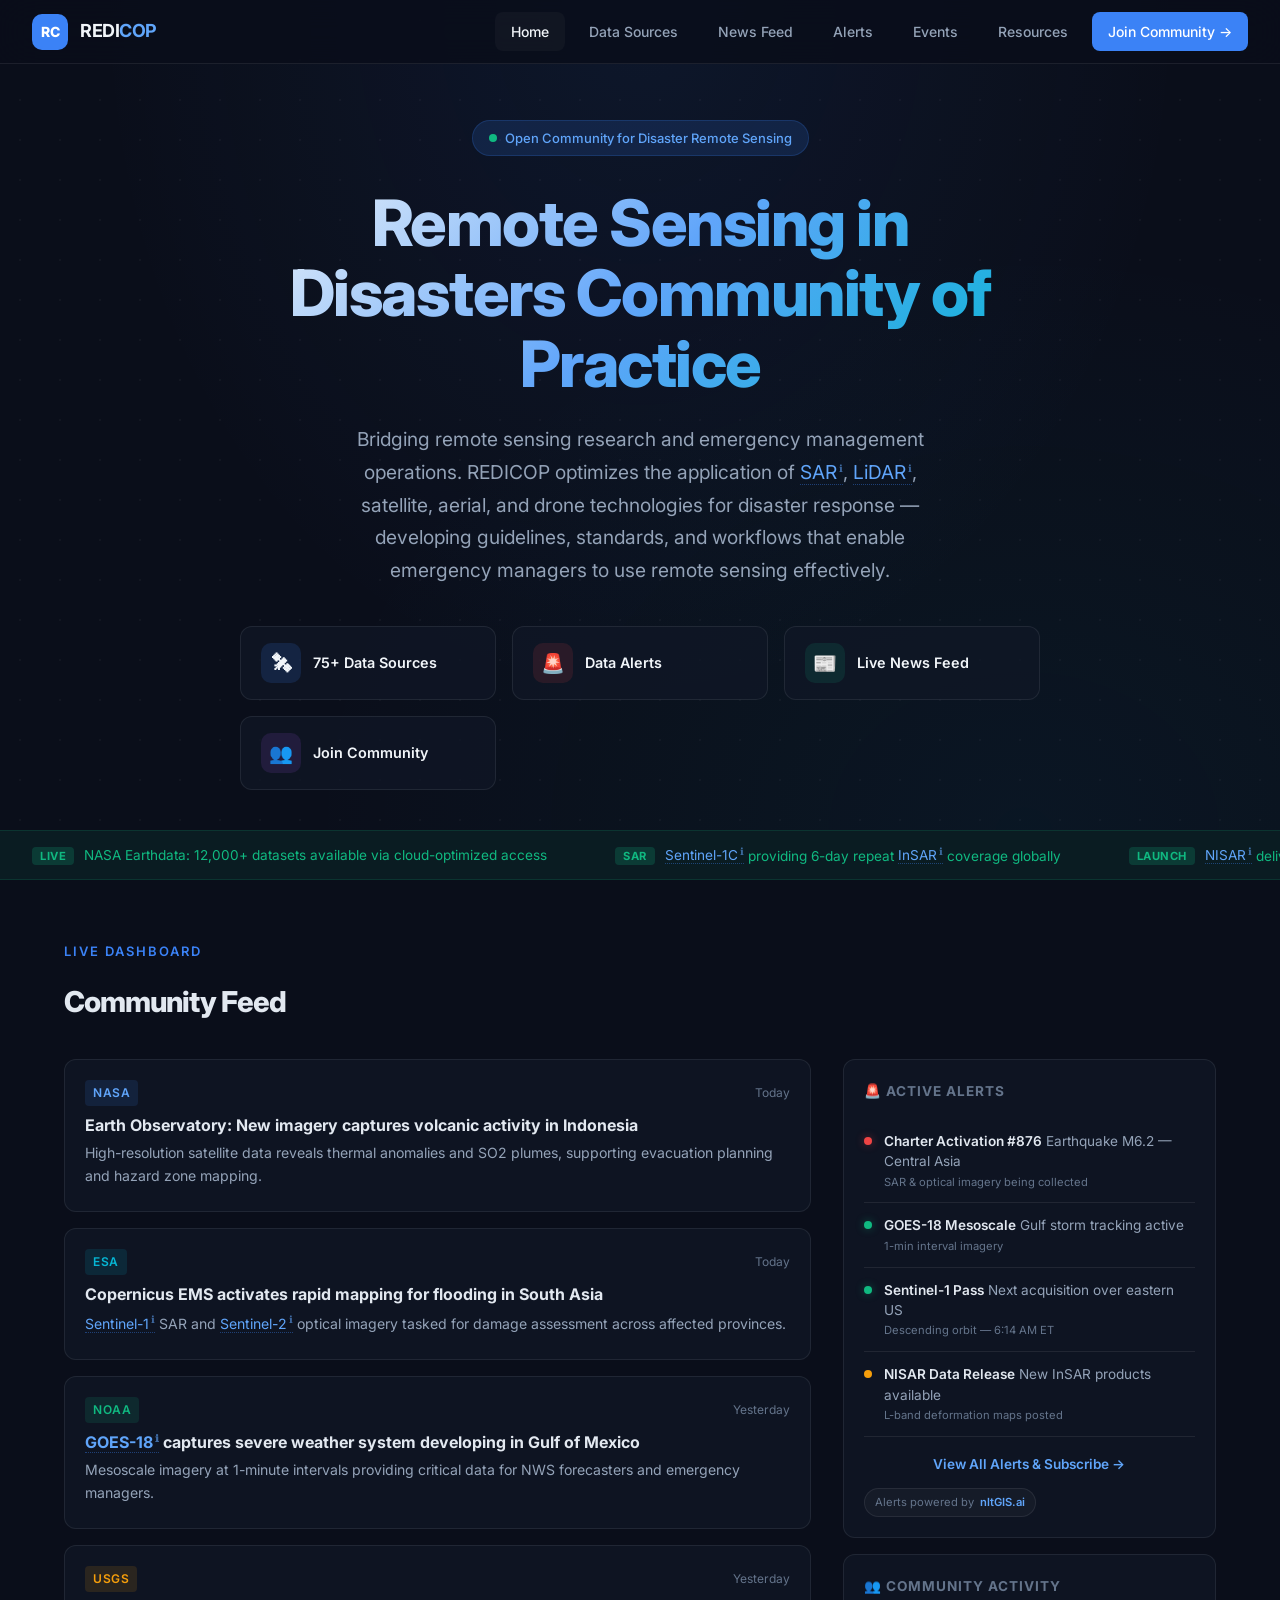
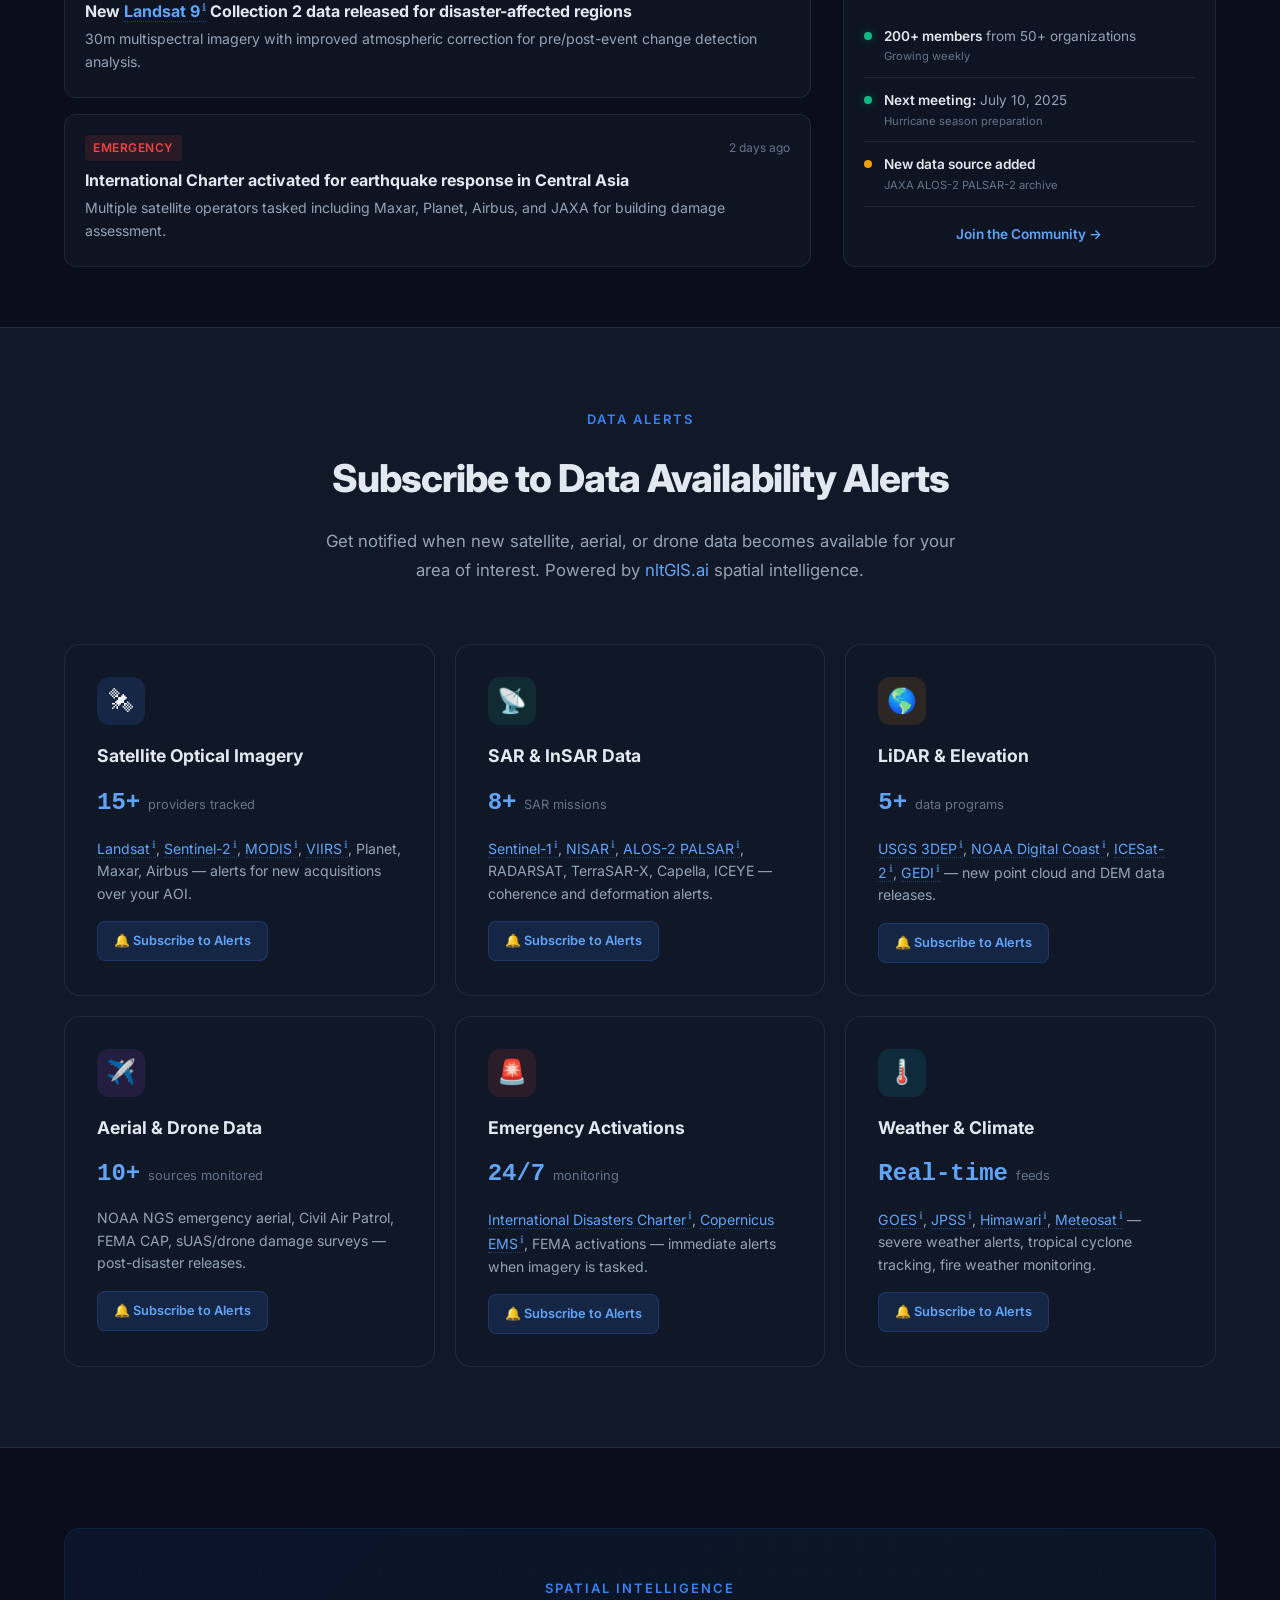
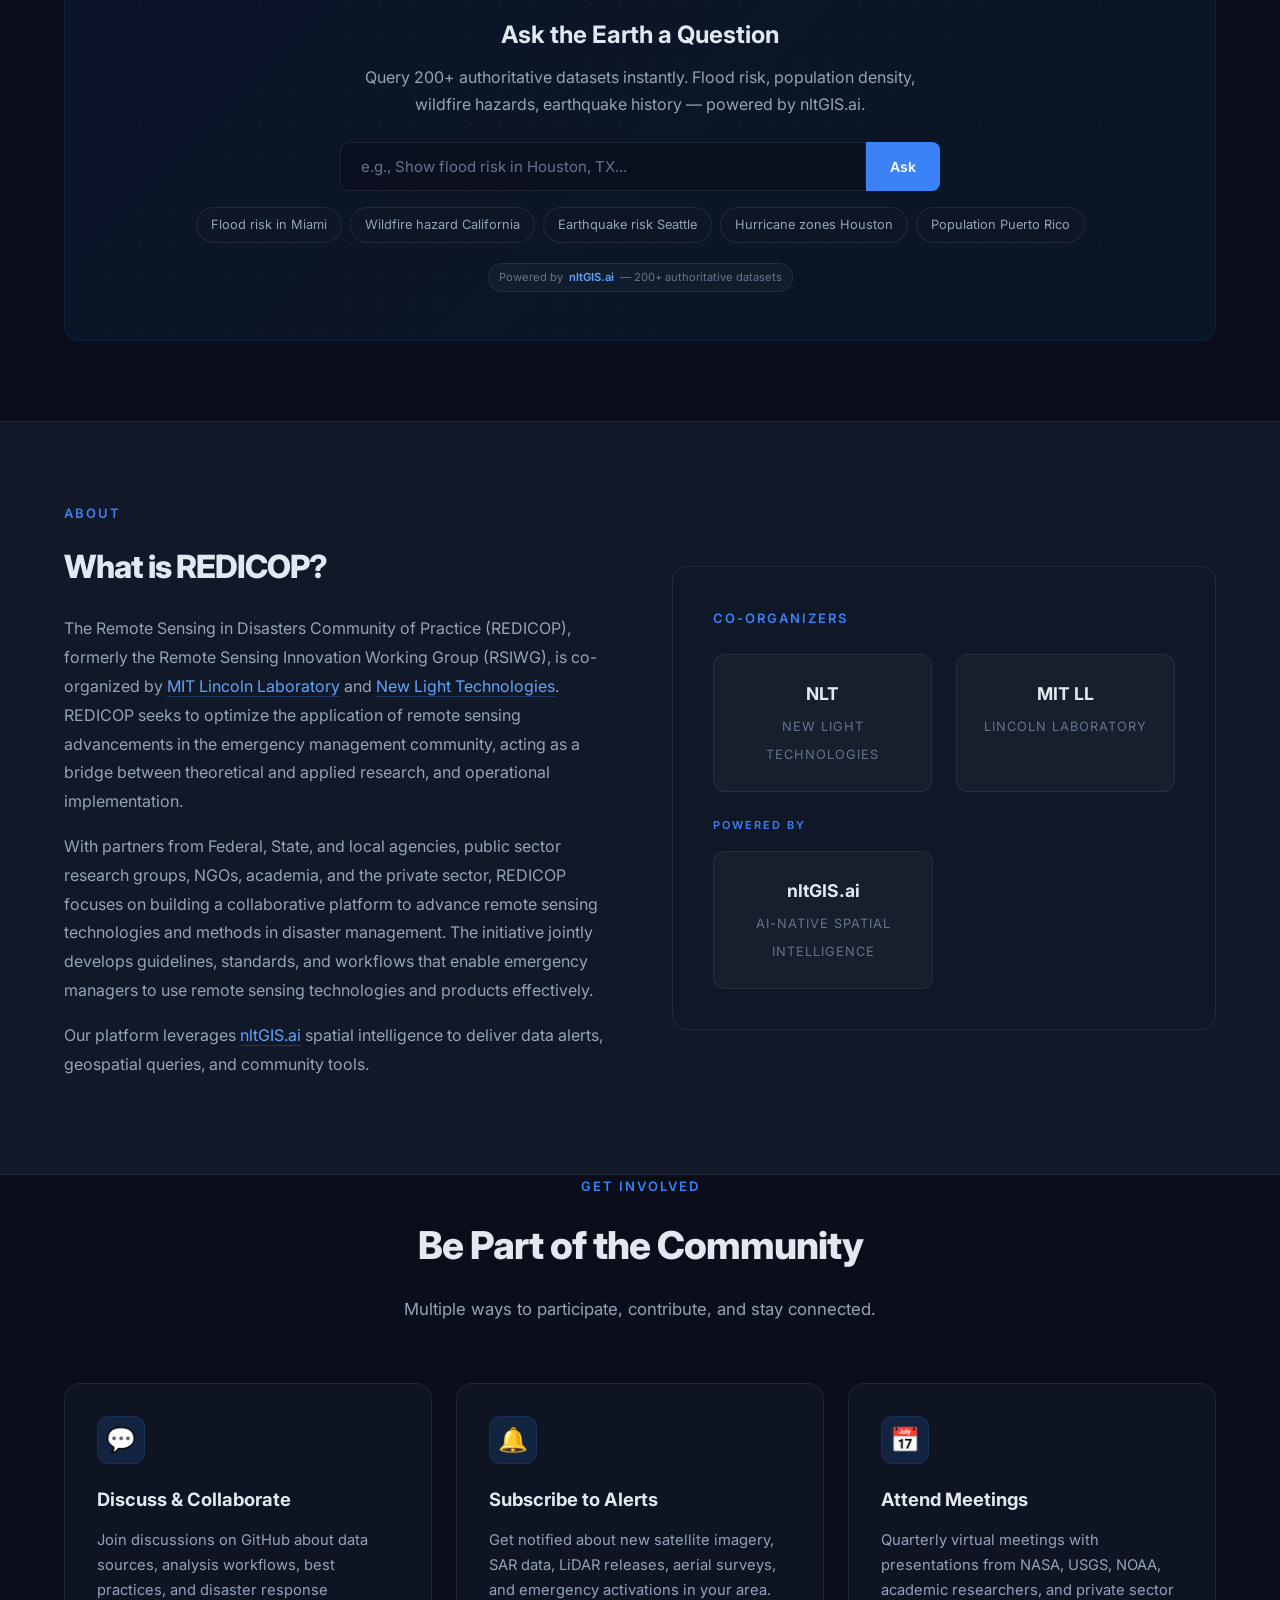
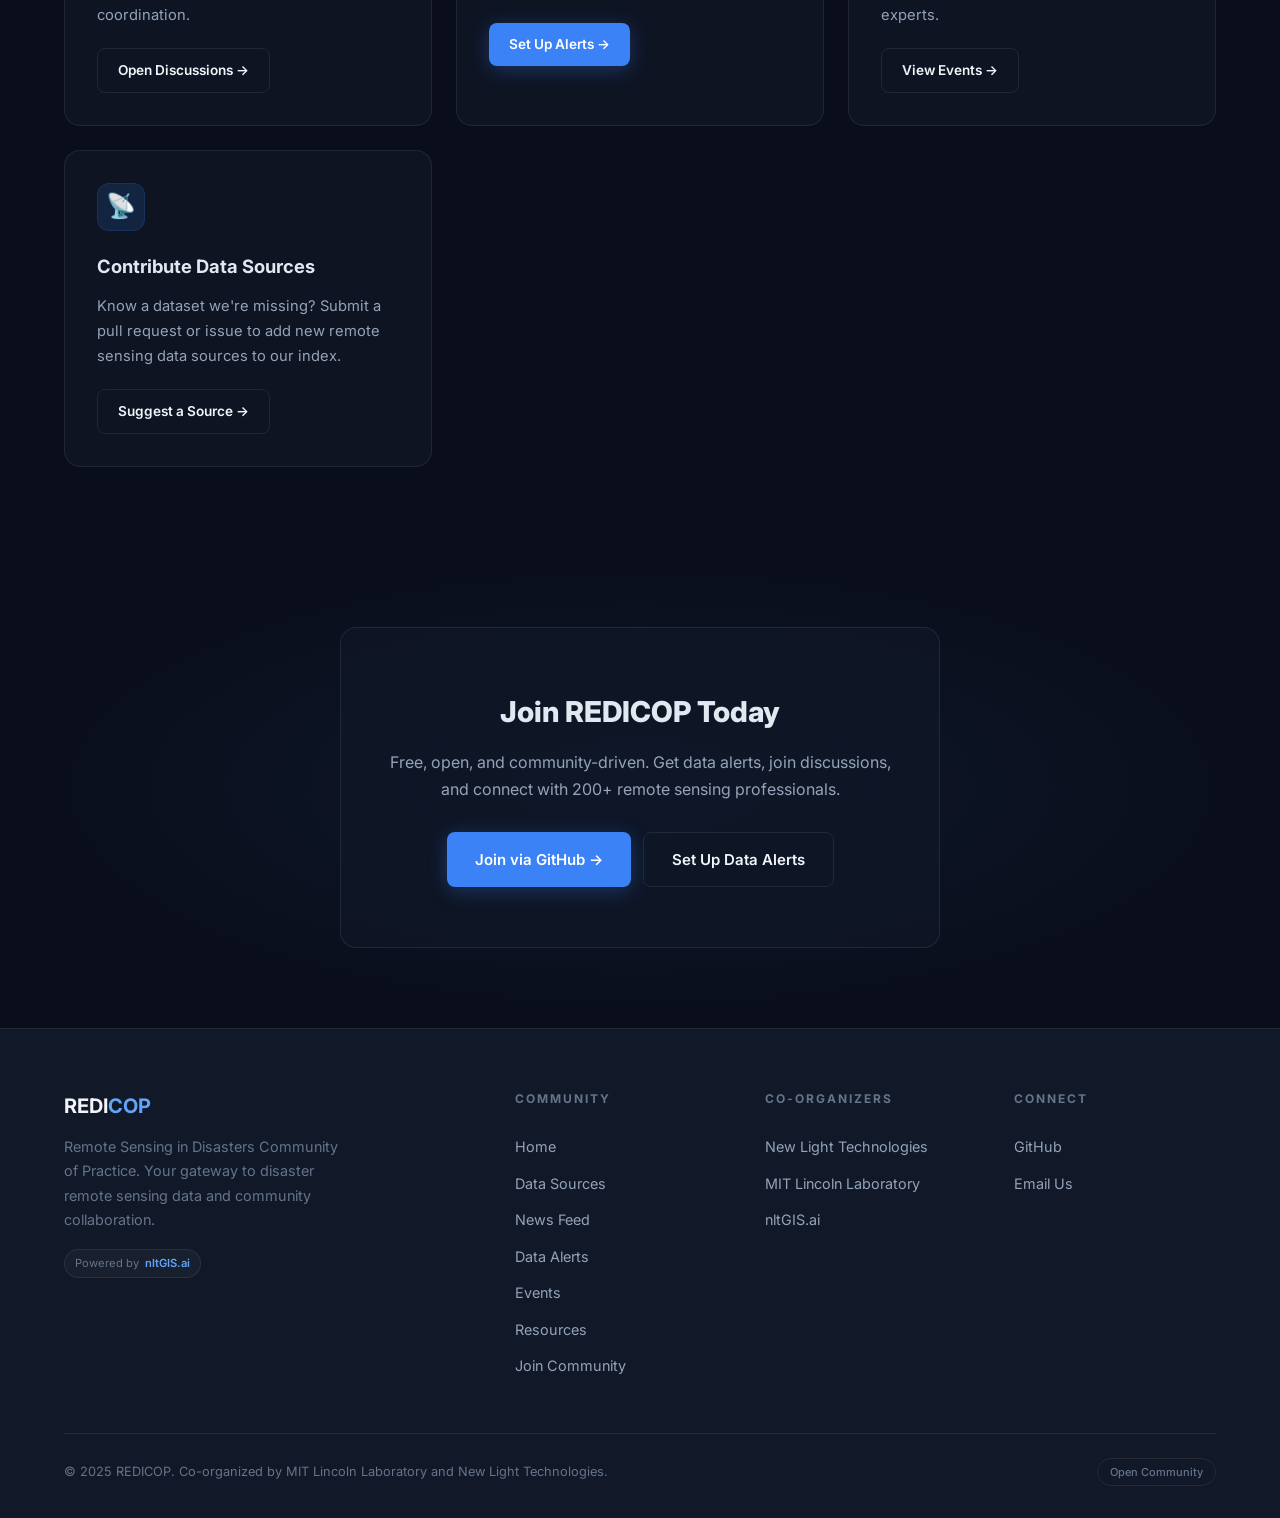
==== commit 2ddbef2c: "Update index.html" ====
--- a/index.html
+++ b/index.html
@@ -106,7 +106,7 @@
     <div class="hero-content">
       <div class="hero-badge"><span class="pulse"></span> Open Community for Disaster Remote Sensing</div>
       <h1>Remote Sensing in Disasters Community of Practice</h1>
-      <p class="hero-sub">Your hub for satellite imagery, <span class="info-link" onclick="showPopup('sar')">SAR</span>, <span class="info-link" onclick="showPopup('lidar')">LiDAR</span>, aerial, and drone data for disaster response. Live feeds, data alerts, and community collaboration &mdash; powered by <a href="https://nltgis.ai" target="_blank" style="color:var(--accent-bright)">nltGIS.ai</a>.</p>
+      <p class="hero-sub">Bridging remote sensing research and emergency management operations. REDICOP optimizes the application of <span class="info-link" onclick="showPopup('sar')">SAR</span>, <span class="info-link" onclick="showPopup('lidar')">LiDAR</span>, satellite, aerial, and drone technologies for disaster response &mdash; developing guidelines, standards, and workflows that enable emergency managers to use remote sensing effectively.</p>
       <div class="quick-actions" style="max-width:900px;margin:2rem auto 0">
         <a href="data-sources.html" class="qa-btn"><div class="qa-icon blue">&#128752;</div>75+ Data Sources</a>
         <a href="alerts.html" class="qa-btn"><div class="qa-icon red">&#128680;</div>Data Alerts</a>
@@ -204,8 +204,8 @@
         <div class="about-text">
           <div class="section-label">About</div>
           <h2>What is REDICOP?</h2>
-          <p>The Remote Sensing in Disasters Community of Practice (REDICOP), formerly the Remote Sensing Innovation Working Group (RSIWG), is co-organized by <a href="https://www.ll.mit.edu/" target="_blank" class="inline-link">MIT Lincoln Laboratory</a> and <a href="https://newlighttechnologies.com/" target="_blank" class="inline-link">New Light Technologies</a>.</p>
-          <p>REDICOP bridges remote sensing research and emergency management operations. We curate data sources, share best practices, host community meetings, and provide real-time awareness of satellite, aerial, and drone data availability for disaster response.</p>
+          <p>The Remote Sensing in Disasters Community of Practice (REDICOP), formerly the Remote Sensing Innovation Working Group (RSIWG), is co-organized by <a href="https://www.ll.mit.edu/" target="_blank" class="inline-link">MIT Lincoln Laboratory</a> and <a href="https://newlighttechnologies.com/" target="_blank" class="inline-link">New Light Technologies</a>. REDICOP seeks to optimize the application of remote sensing advancements in the emergency management community, acting as a bridge between theoretical and applied research, and operational implementation.</p>
+          <p>With partners from Federal, State, and local agencies, public sector research groups, NGOs, academia, and the private sector, REDICOP focuses on building a collaborative platform to advance remote sensing technologies and methods in disaster management. The initiative jointly develops guidelines, standards, and workflows that enable emergency managers to use remote sensing technologies and products effectively.</p>
           <p>Our platform leverages <a href="https://nltgis.ai" target="_blank" class="inline-link">nltGIS.ai</a> spatial intelligence to deliver data alerts, geospatial queries, and community tools.</p>
         </div>
         <div class="about-visual">
